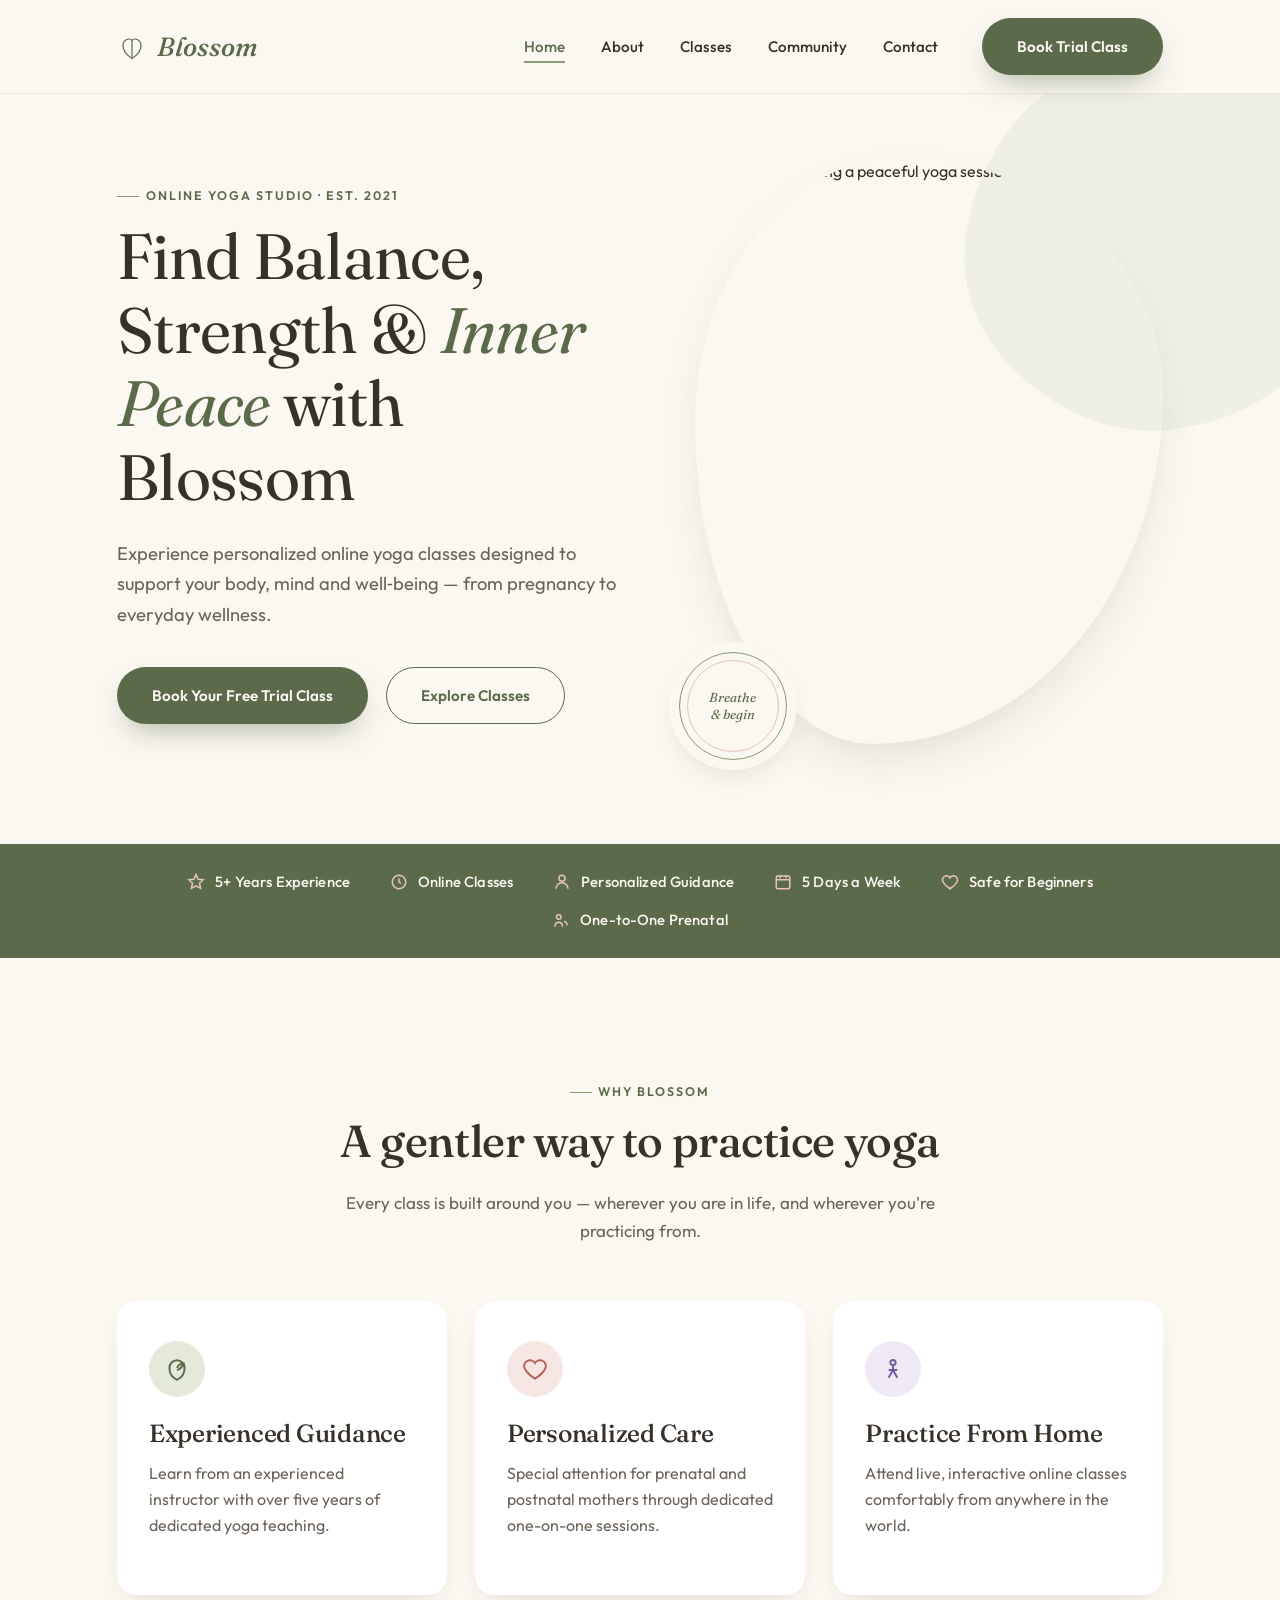
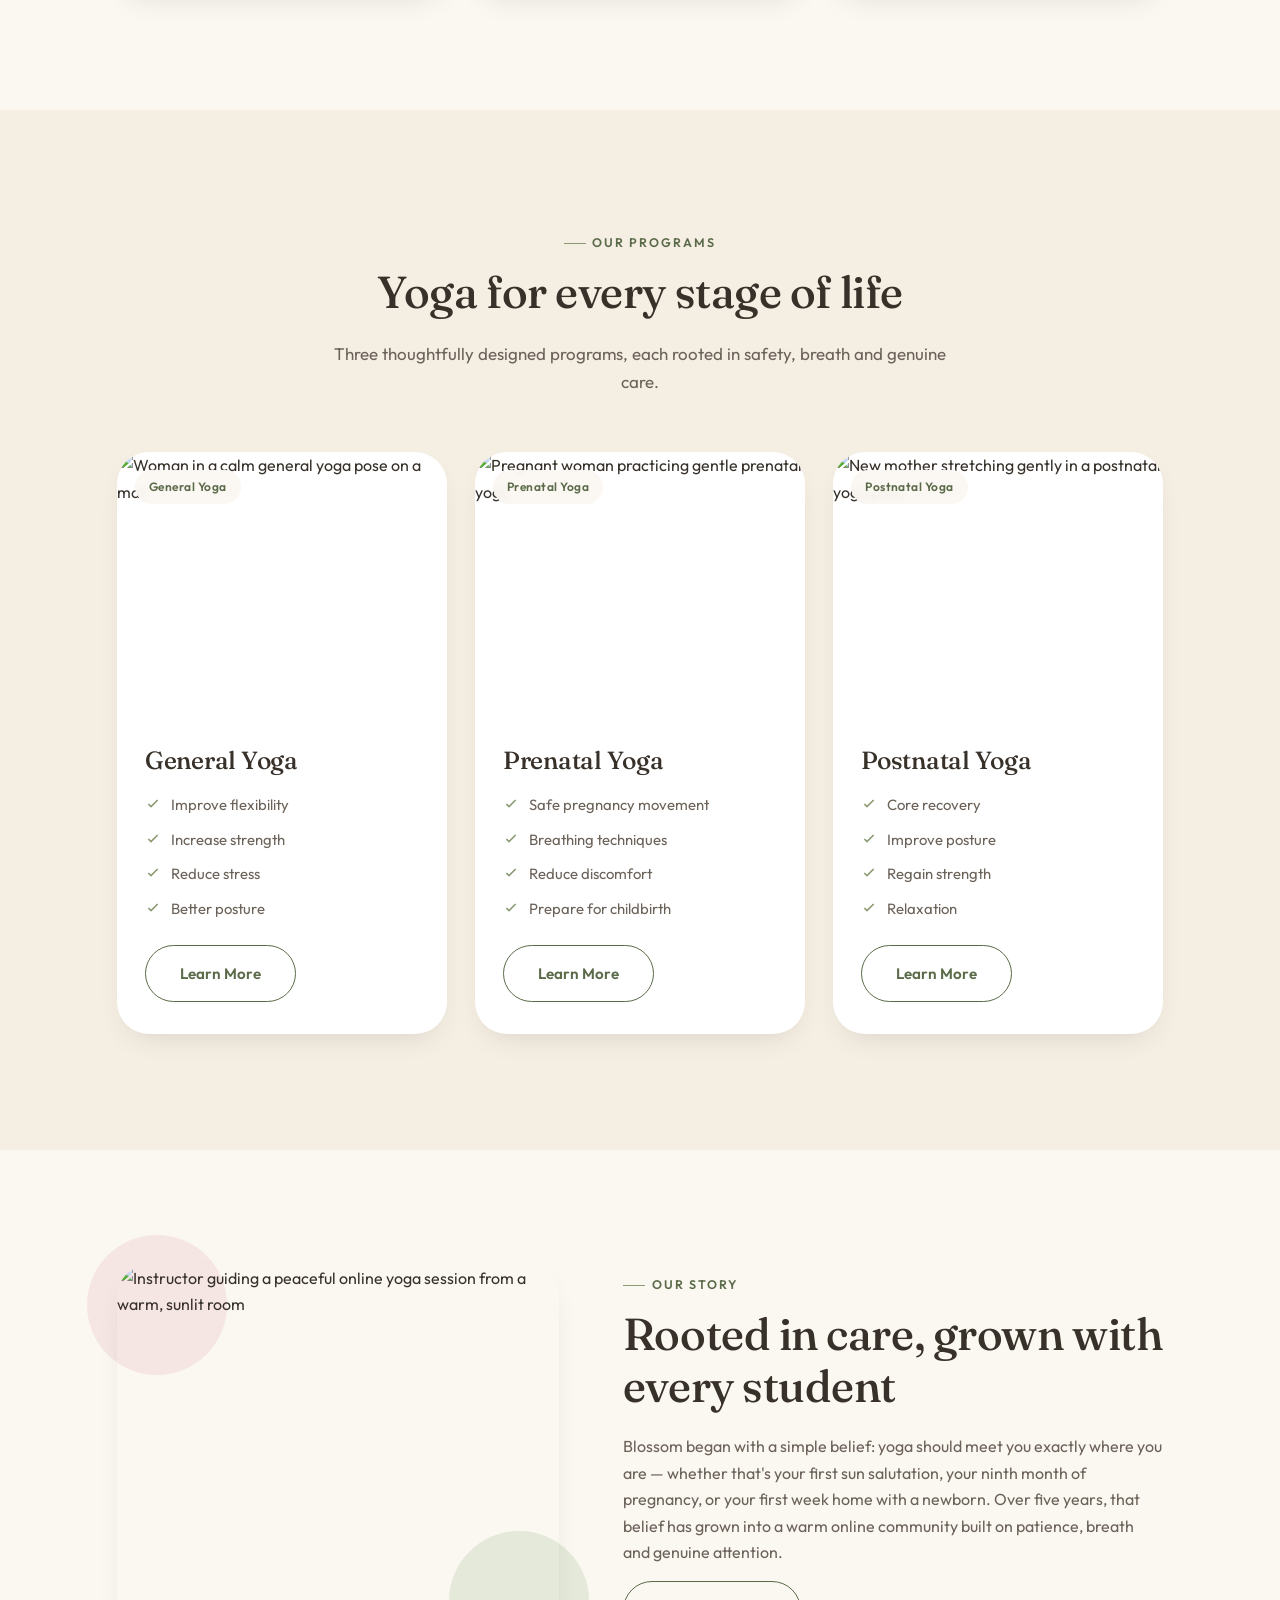
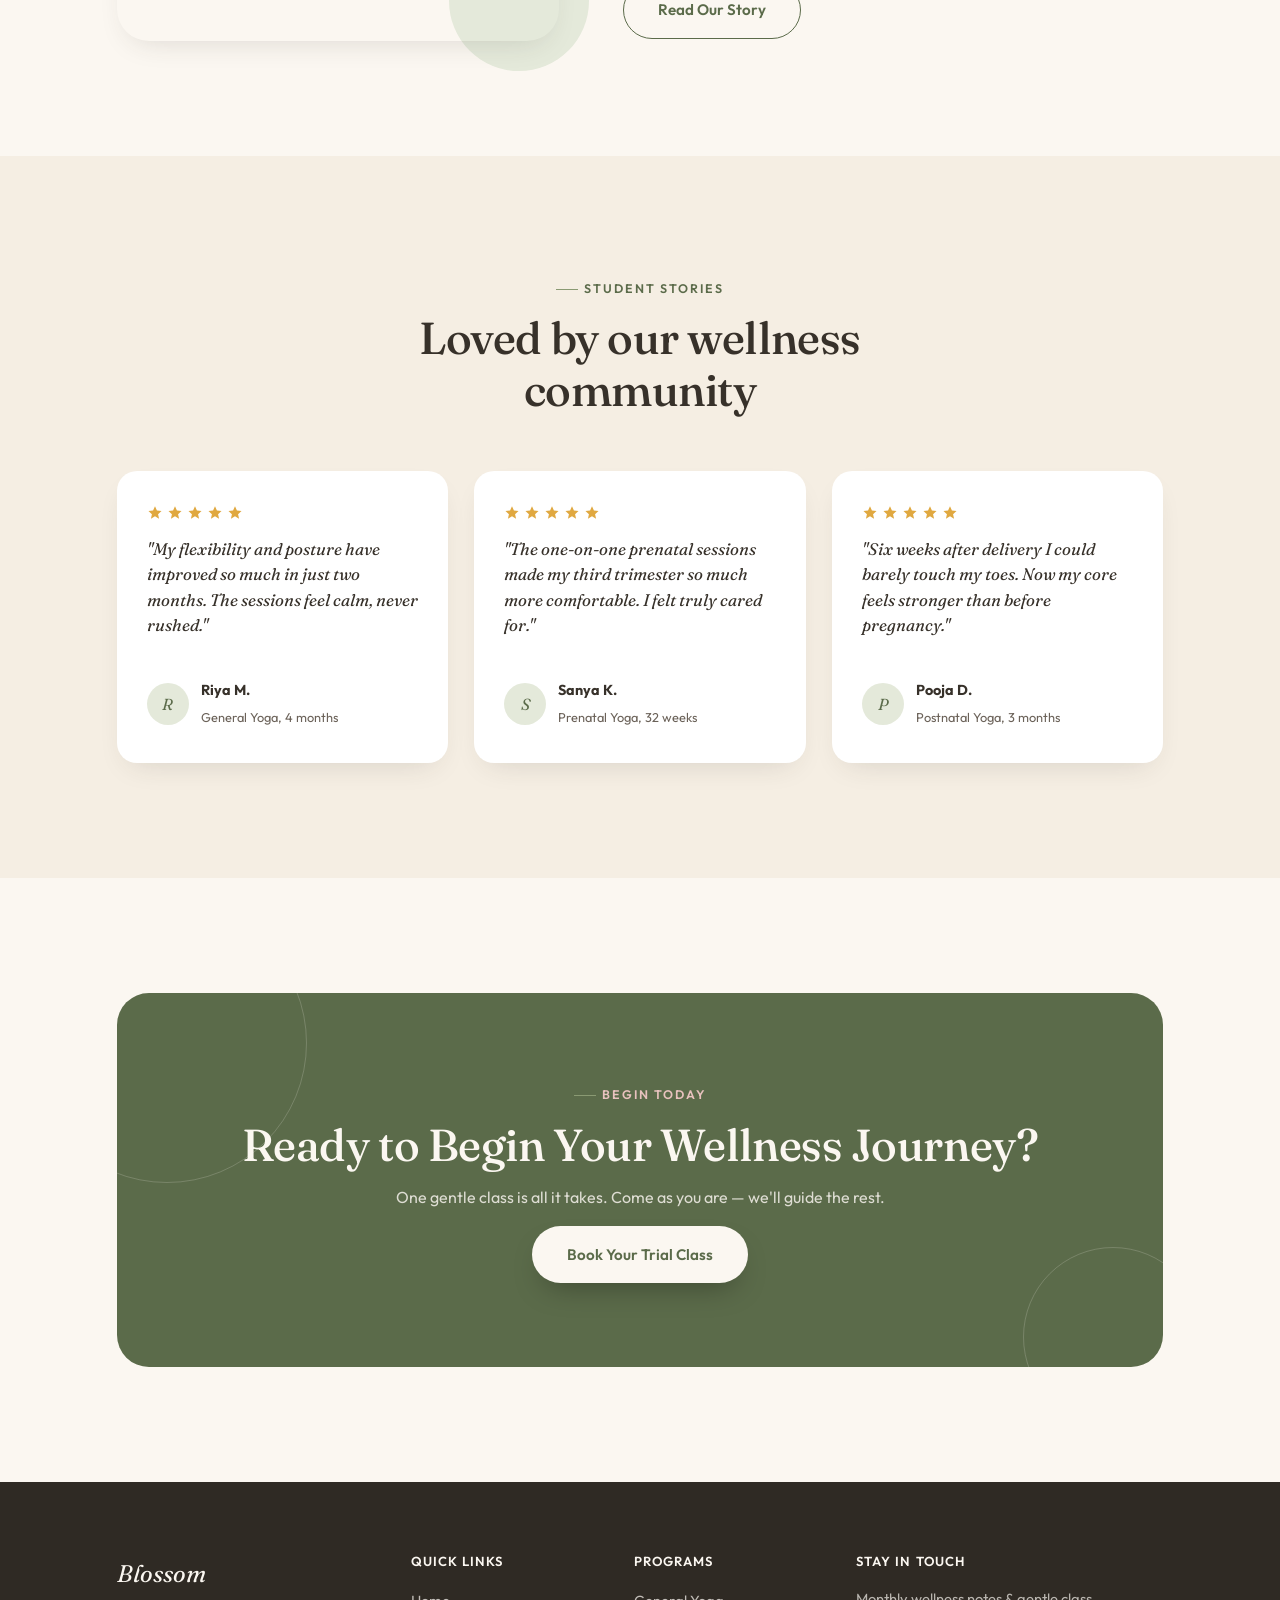
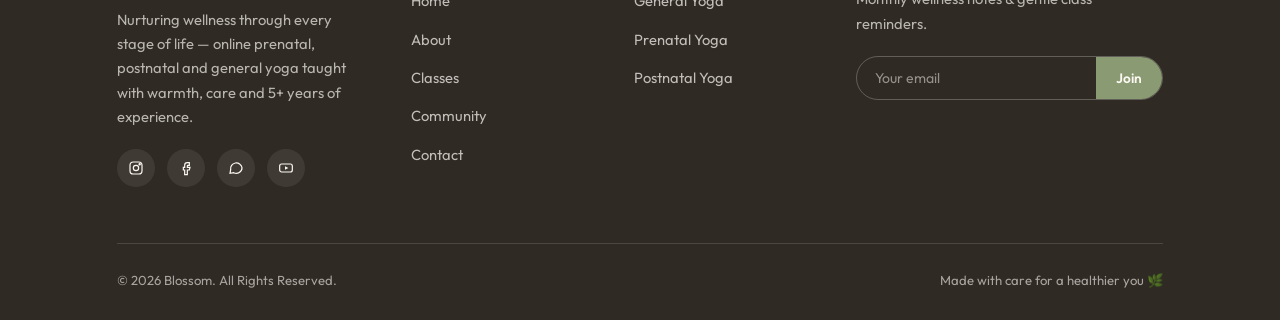
==== index.html @ 29796e84 "Initial commit: Blossom Yoga website structure" ====
<!DOCTYPE html>
<html lang="en">
<head>
<meta charset="UTF-8">
<meta name="viewport" content="width=device-width, initial-scale=1.0">
<title>Blossom — Online Prenatal, Postnatal &amp; General Yoga Classes</title>
<meta name="description" content="Blossom offers personalized online yoga classes — prenatal, postnatal and general — taught with 5+ years of experience. Book your free trial class today.">
<meta name="keywords" content="Online Yoga Classes, Prenatal Yoga, Postnatal Yoga, General Yoga, Women's Wellness, Pregnancy Yoga, Yoga for Beginners, Virtual Yoga Classes, Meditation, Mindfulness">
<link rel="preconnect" href="https://fonts.googleapis.com">
<link rel="stylesheet" href="assets/css/style.css">
</head>
<body>
<a href="#main" class="skip-link">Skip to content</a>

<!-- ================= HEADER ================= -->
<header class="site-header">
  <div class="header-inner">
    <a href="index.html" class="logo" aria-label="Blossom home">
      <span class="logo-mark">
        <svg viewBox="0 0 40 40" fill="none" xmlns="http://www.w3.org/2000/svg">
          <path d="M20 34C20 34 8 27 8 16.5C8 12 11.5 8 16 8C18 8 19.5 9 20 10.5C20.5 9 22 8 24 8C28.5 8 32 12 32 16.5C32 27 20 34 20 34Z" stroke="currentColor" stroke-width="1.6" stroke-linejoin="round"/>
          <path d="M20 10.5V34" stroke="currentColor" stroke-width="1.6"/>
        </svg>
      </span>
      Blossom
    </a>
    <nav class="main-nav" id="main-nav">
      <ul class="nav-links">
        <li><a href="index.html" class="active">Home</a></li>
        <li><a href="about.html">About</a></li>
        <li><a href="classes.html">Classes</a></li>
        <li><a href="community.html">Community</a></li>
        <li><a href="contact.html">Contact</a></li>
      </ul>
      <a href="contact.html" class="btn btn-primary">Book Trial Class</a>
    </nav>
    <button class="hamburger" aria-label="Toggle menu" aria-expanded="false" aria-controls="main-nav">
      <span></span><span></span><span></span>
    </button>
  </div>
</header>

<main id="main">
<!-- ================= HERO ================= -->
<section class="hero">
  <svg class="hero-bg-blob" style="top:-120px; right:-140px; width:520px; opacity:.5;" viewBox="0 0 500 500" xmlns="http://www.w3.org/2000/svg">
    <path fill="#E4E9DA" d="M420,300Q400,400,300,430Q200,460,120,390Q40,320,70,220Q100,120,200,80Q300,40,380,120Q460,200,420,300Z"/>
  </svg>
  <div class="container">
    <div class="hero-copy reveal">
      <span class="eyebrow">Online Yoga Studio · Est. 2021</span>
      <h1>Find Balance, Strength &amp; <em>Inner Peace</em> with Blossom</h1>
      <p class="lede">Experience personalized online yoga classes designed to support your body, mind and well&#8209;being — from pregnancy to everyday wellness.</p>
      <div class="hero-cta-row">
        <a href="contact.html" class="btn btn-primary">Book Your Free Trial Class</a>
        <a href="classes.html" class="btn btn-secondary">Explore Classes</a>
      </div>
    </div>
    <div class="hero-visual reveal">
      <div class="hero-blob-frame">
        <img src="https://images.unsplash.com/photo-1544367567-0f2fcb009e0b?auto=format&fit=crop&w=1000&q=80" alt="Woman practicing a peaceful yoga session at home in soft natural light">
      </div>
      <div class="breath-badge" aria-hidden="true">
        <span class="ring"></span>
        <span class="ring ring-2"></span>
        <span>Breathe<br>&amp; begin</span>
      </div>
    </div>
  </div>
</section>

<!-- ================= TRUST STRIP ================= -->
<section class="trust-strip">
  <ul>
    <li><svg viewBox="0 0 24 24" fill="none" stroke="currentColor" stroke-width="2"><path d="M12 2l2.9 6.3 6.9.7-5.2 4.7 1.5 6.8L12 17l-6.1 3.5 1.5-6.8L2.2 9l6.9-.7L12 2z"/></svg>5+ Years Experience</li>
    <li><svg viewBox="0 0 24 24" fill="none" stroke="currentColor" stroke-width="2"><circle cx="12" cy="12" r="9"/><path d="M12 7v5l3 2"/></svg>Online Classes</li>
    <li><svg viewBox="0 0 24 24" fill="none" stroke="currentColor" stroke-width="2"><path d="M20 21a8 8 0 10-16 0"/><circle cx="12" cy="7" r="4"/></svg>Personalized Guidance</li>
    <li><svg viewBox="0 0 24 24" fill="none" stroke="currentColor" stroke-width="2"><rect x="3" y="4" width="18" height="17" rx="2"/><path d="M3 9h18M8 3v4M16 3v4"/></svg>5 Days a Week</li>
    <li><svg viewBox="0 0 24 24" fill="none" stroke="currentColor" stroke-width="2"><path d="M12 21s-7-4.6-9.3-9A5.4 5.4 0 0112 6.5 5.4 5.4 0 0121.3 12c-2.3 4.4-9.3 9-9.3 9z"/></svg>Safe for Beginners</li>
    <li><svg viewBox="0 0 24 24" fill="none" stroke="currentColor" stroke-width="2"><circle cx="9" cy="8" r="3"/><path d="M4 21c0-3.9 2.2-6 5-6s5 2.1 5 6"/><path d="M16 14c2.2 0 4 2.1 4 5"/></svg>One-to-One Prenatal</li>
  </ul>
</section>

<!-- ================= WHY CHOOSE ================= -->
<section class="section">
  <div class="container">
    <div class="section-head center reveal">
      <span class="eyebrow">Why Blossom</span>
      <h2>A gentler way to practice yoga</h2>
      <p>Every class is built around you — wherever you are in life, and wherever you're practicing from.</p>
    </div>
    <div class="grid-3 reveal-stagger">
      <div class="feature-card">
        <div class="feature-icon">
          <svg viewBox="0 0 24 24" fill="none" stroke="currentColor" stroke-width="1.8"><path d="M12 22c-4-2-7-6-7-11a7 7 0 0114 0c0 5-3 9-7 11z"/><path d="M12 11c1.5-3 4-4 6-4-1 3-3 5-6 6"/></svg>
        </div>
        <h3>Experienced Guidance</h3>
        <p>Learn from an experienced instructor with over five years of dedicated yoga teaching.</p>
      </div>
      <div class="feature-card">
        <div class="feature-icon">
          <svg viewBox="0 0 24 24" fill="none" stroke="currentColor" stroke-width="1.8"><path d="M12 21s-7-4.6-9.3-9A5.4 5.4 0 0112 6.5 5.4 5.4 0 0121.3 12c-2.3 4.4-9.3 9-9.3 9z"/></svg>
        </div>
        <h3>Personalized Care</h3>
        <p>Special attention for prenatal and postnatal mothers through dedicated one-on-one sessions.</p>
      </div>
      <div class="feature-card">
        <div class="feature-icon">
          <svg viewBox="0 0 24 24" fill="none" stroke="currentColor" stroke-width="1.8"><circle cx="12" cy="6" r="2.4"/><path d="M12 8.4V13M12 13l-4 7M12 13l4 7M8 13H16"/></svg>
        </div>
        <h3>Practice From Home</h3>
        <p>Attend live, interactive online classes comfortably from anywhere in the world.</p>
      </div>
    </div>
  </div>
</section>

<!-- ================= PROGRAMS ================= -->
<section class="section" style="background:var(--cream-2);">
  <div class="container">
    <div class="section-head center reveal">
      <span class="eyebrow">Our Programs</span>
      <h2>Yoga for every stage of life</h2>
      <p>Three thoughtfully designed programs, each rooted in safety, breath and genuine care.</p>
    </div>
    <div class="grid-3 reveal-stagger">
      <div class="program-card">
        <div class="program-media">
          <span class="program-tag">General Yoga</span>
          <img src="https://images.unsplash.com/photo-1506126613408-eca07ce68773?auto=format&fit=crop&w=800&q=80" alt="Woman in a calm general yoga pose on a mat">
        </div>
        <div class="program-body">
          <h3>General Yoga</h3>
          <ul>
            <li><svg viewBox="0 0 24 24" fill="none" stroke="currentColor" stroke-width="2.4"><path d="M5 12l4 4 10-10"/></svg>Improve flexibility</li>
            <li><svg viewBox="0 0 24 24" fill="none" stroke="currentColor" stroke-width="2.4"><path d="M5 12l4 4 10-10"/></svg>Increase strength</li>
            <li><svg viewBox="0 0 24 24" fill="none" stroke="currentColor" stroke-width="2.4"><path d="M5 12l4 4 10-10"/></svg>Reduce stress</li>
            <li><svg viewBox="0 0 24 24" fill="none" stroke="currentColor" stroke-width="2.4"><path d="M5 12l4 4 10-10"/></svg>Better posture</li>
          </ul>
          <a href="classes.html#general" class="btn btn-secondary">Learn More</a>
        </div>
      </div>
      <div class="program-card">
        <div class="program-media">
          <span class="program-tag">Prenatal Yoga</span>
          <img src="https://images.unsplash.com/photo-1600334129128-685c5582fd35?auto=format&fit=crop&w=800&q=80" alt="Pregnant woman practicing gentle prenatal yoga">
        </div>
        <div class="program-body">
          <h3>Prenatal Yoga</h3>
          <ul>
            <li><svg viewBox="0 0 24 24" fill="none" stroke="currentColor" stroke-width="2.4"><path d="M5 12l4 4 10-10"/></svg>Safe pregnancy movement</li>
            <li><svg viewBox="0 0 24 24" fill="none" stroke="currentColor" stroke-width="2.4"><path d="M5 12l4 4 10-10"/></svg>Breathing techniques</li>
            <li><svg viewBox="0 0 24 24" fill="none" stroke="currentColor" stroke-width="2.4"><path d="M5 12l4 4 10-10"/></svg>Reduce discomfort</li>
            <li><svg viewBox="0 0 24 24" fill="none" stroke="currentColor" stroke-width="2.4"><path d="M5 12l4 4 10-10"/></svg>Prepare for childbirth</li>
          </ul>
          <a href="classes.html#prenatal" class="btn btn-secondary">Learn More</a>
        </div>
      </div>
      <div class="program-card">
        <div class="program-media">
          <span class="program-tag">Postnatal Yoga</span>
          <img src="https://images.unsplash.com/photo-1591228127791-8e2eaef098d3?auto=format&fit=crop&w=800&q=80" alt="New mother stretching gently in a postnatal yoga pose">
        </div>
        <div class="program-body">
          <h3>Postnatal Yoga</h3>
          <ul>
            <li><svg viewBox="0 0 24 24" fill="none" stroke="currentColor" stroke-width="2.4"><path d="M5 12l4 4 10-10"/></svg>Core recovery</li>
            <li><svg viewBox="0 0 24 24" fill="none" stroke="currentColor" stroke-width="2.4"><path d="M5 12l4 4 10-10"/></svg>Improve posture</li>
            <li><svg viewBox="0 0 24 24" fill="none" stroke="currentColor" stroke-width="2.4"><path d="M5 12l4 4 10-10"/></svg>Regain strength</li>
            <li><svg viewBox="0 0 24 24" fill="none" stroke="currentColor" stroke-width="2.4"><path d="M5 12l4 4 10-10"/></svg>Relaxation</li>
          </ul>
          <a href="classes.html#postnatal" class="btn btn-secondary">Learn More</a>
        </div>
      </div>
    </div>
  </div>
</section>

<!-- ================= ABOUT PREVIEW ================= -->
<section class="section">
  <div class="container">
    <div class="split">
      <div class="split-media reveal">
        <span class="accent-dot tl" aria-hidden="true"></span>
        <span class="accent-dot br" aria-hidden="true"></span>
        <div class="frame">
          <img src="https://images.unsplash.com/photo-1518611012118-696072aa579a?auto=format&fit=crop&w=900&q=80" alt="Instructor guiding a peaceful online yoga session from a warm, sunlit room">
        </div>
      </div>
      <div class="reveal">
        <span class="eyebrow">Our Story</span>
        <h2>Rooted in care, grown with every student</h2>
        <p>Blossom began with a simple belief: yoga should meet you exactly where you are — whether that's your first sun salutation, your ninth month of pregnancy, or your first week home with a newborn. Over five years, that belief has grown into a warm online community built on patience, breath and genuine attention.</p>
        <a href="about.html" class="btn btn-secondary">Read Our Story</a>
      </div>
    </div>
  </div>
</section>

<!-- ================= TESTIMONIALS ================= -->
<section class="section" style="background:var(--cream-2);">
  <div class="container">
    <div class="section-head center reveal">
      <span class="eyebrow">Student Stories</span>
      <h2>Loved by our wellness community</h2>
    </div>
    <div class="testimonial-track reveal-stagger">
      <div class="testimonial-card">
        <div class="stars">
          <svg viewBox="0 0 24 24" fill="currentColor"><path d="M12 2l2.9 6.3 6.9.7-5.2 4.7 1.5 6.8L12 17l-6.1 3.5 1.5-6.8L2.2 9l6.9-.7L12 2z"/></svg>
          <svg viewBox="0 0 24 24" fill="currentColor"><path d="M12 2l2.9 6.3 6.9.7-5.2 4.7 1.5 6.8L12 17l-6.1 3.5 1.5-6.8L2.2 9l6.9-.7L12 2z"/></svg>
          <svg viewBox="0 0 24 24" fill="currentColor"><path d="M12 2l2.9 6.3 6.9.7-5.2 4.7 1.5 6.8L12 17l-6.1 3.5 1.5-6.8L2.2 9l6.9-.7L12 2z"/></svg>
          <svg viewBox="0 0 24 24" fill="currentColor"><path d="M12 2l2.9 6.3 6.9.7-5.2 4.7 1.5 6.8L12 17l-6.1 3.5 1.5-6.8L2.2 9l6.9-.7L12 2z"/></svg>
          <svg viewBox="0 0 24 24" fill="currentColor"><path d="M12 2l2.9 6.3 6.9.7-5.2 4.7 1.5 6.8L12 17l-6.1 3.5 1.5-6.8L2.2 9l6.9-.7L12 2z"/></svg>
        </div>
        <p class="testimonial-quote">"My flexibility and posture have improved so much in just two months. The sessions feel calm, never rushed."</p>
        <div class="testimonial-person">
          <div class="testimonial-avatar">R</div>
          <div><strong>Riya M.</strong><span>General Yoga, 4 months</span></div>
        </div>
      </div>
      <div class="testimonial-card">
        <div class="stars">
          <svg viewBox="0 0 24 24" fill="currentColor"><path d="M12 2l2.9 6.3 6.9.7-5.2 4.7 1.5 6.8L12 17l-6.1 3.5 1.5-6.8L2.2 9l6.9-.7L12 2z"/></svg>
          <svg viewBox="0 0 24 24" fill="currentColor"><path d="M12 2l2.9 6.3 6.9.7-5.2 4.7 1.5 6.8L12 17l-6.1 3.5 1.5-6.8L2.2 9l6.9-.7L12 2z"/></svg>
          <svg viewBox="0 0 24 24" fill="currentColor"><path d="M12 2l2.9 6.3 6.9.7-5.2 4.7 1.5 6.8L12 17l-6.1 3.5 1.5-6.8L2.2 9l6.9-.7L12 2z"/></svg>
          <svg viewBox="0 0 24 24" fill="currentColor"><path d="M12 2l2.9 6.3 6.9.7-5.2 4.7 1.5 6.8L12 17l-6.1 3.5 1.5-6.8L2.2 9l6.9-.7L12 2z"/></svg>
          <svg viewBox="0 0 24 24" fill="currentColor"><path d="M12 2l2.9 6.3 6.9.7-5.2 4.7 1.5 6.8L12 17l-6.1 3.5 1.5-6.8L2.2 9l6.9-.7L12 2z"/></svg>
        </div>
        <p class="testimonial-quote">"The one-on-one prenatal sessions made my third trimester so much more comfortable. I felt truly cared for."</p>
        <div class="testimonial-person">
          <div class="testimonial-avatar">S</div>
          <div><strong>Sanya K.</strong><span>Prenatal Yoga, 32 weeks</span></div>
        </div>
      </div>
      <div class="testimonial-card">
        <div class="stars">
          <svg viewBox="0 0 24 24" fill="currentColor"><path d="M12 2l2.9 6.3 6.9.7-5.2 4.7 1.5 6.8L12 17l-6.1 3.5 1.5-6.8L2.2 9l6.9-.7L12 2z"/></svg>
          <svg viewBox="0 0 24 24" fill="currentColor"><path d="M12 2l2.9 6.3 6.9.7-5.2 4.7 1.5 6.8L12 17l-6.1 3.5 1.5-6.8L2.2 9l6.9-.7L12 2z"/></svg>
          <svg viewBox="0 0 24 24" fill="currentColor"><path d="M12 2l2.9 6.3 6.9.7-5.2 4.7 1.5 6.8L12 17l-6.1 3.5 1.5-6.8L2.2 9l6.9-.7L12 2z"/></svg>
          <svg viewBox="0 0 24 24" fill="currentColor"><path d="M12 2l2.9 6.3 6.9.7-5.2 4.7 1.5 6.8L12 17l-6.1 3.5 1.5-6.8L2.2 9l6.9-.7L12 2z"/></svg>
          <svg viewBox="0 0 24 24" fill="currentColor"><path d="M12 2l2.9 6.3 6.9.7-5.2 4.7 1.5 6.8L12 17l-6.1 3.5 1.5-6.8L2.2 9l6.9-.7L12 2z"/></svg>
        </div>
        <p class="testimonial-quote">"Six weeks after delivery I could barely touch my toes. Now my core feels stronger than before pregnancy."</p>
        <div class="testimonial-person">
          <div class="testimonial-avatar">P</div>
          <div><strong>Pooja D.</strong><span>Postnatal Yoga, 3 months</span></div>
        </div>
      </div>
    </div>
  </div>
</section>

<!-- ================= FINAL CTA ================= -->
<section class="section">
  <div class="container">
    <div class="cta-banner reveal">
      <svg class="cta-ring" style="width:280px;height:280px;top:-90px;left:-90px;" aria-hidden="true"></svg>
      <svg class="cta-ring" style="width:180px;height:180px;bottom:-60px;right:-40px;" aria-hidden="true"></svg>
      <span class="eyebrow" style="color:var(--blush);">Begin Today</span>
      <h2>Ready to Begin Your Wellness Journey?</h2>
      <p>One gentle class is all it takes. Come as you are — we'll guide the rest.</p>
      <a href="contact.html" class="btn btn-primary">Book Your Trial Class</a>
    </div>
  </div>
</section>
</main>

<!-- ================= FOOTER ================= -->
<footer class="site-footer">
  <div class="container">
    <div class="footer-grid">
      <div class="footer-col">
        <div class="footer-logo">Blossom</div>
        <p class="footer-desc">Nurturing wellness through every stage of life — online prenatal, postnatal and general yoga taught with warmth, care and 5+ years of experience.</p>
        <div class="footer-social">
          <a href="#" aria-label="Blossom on Instagram"><svg viewBox="0 0 24 24" fill="none" stroke="currentColor" stroke-width="1.8"><rect x="3" y="3" width="18" height="18" rx="5"/><circle cx="12" cy="12" r="4"/><circle cx="17.5" cy="6.5" r="1"/></svg></a>
          <a href="#" aria-label="Blossom on Facebook"><svg viewBox="0 0 24 24" fill="none" stroke="currentColor" stroke-width="1.8"><path d="M15 8h2V4h-3a4 4 0 00-4 4v3H8v4h2v7h4v-7h3l1-4h-4V9a1 1 0 011-1z"/></svg></a>
          <a href="#" aria-label="Blossom on WhatsApp"><svg viewBox="0 0 24 24" fill="none" stroke="currentColor" stroke-width="1.8"><path d="M21 11.5a8.5 8.5 0 01-12.4 7.6L3 20l1-5.4A8.5 8.5 0 1121 11.5z"/></svg></a>
          <a href="#" aria-label="Blossom on YouTube"><svg viewBox="0 0 24 24" fill="none" stroke="currentColor" stroke-width="1.8"><rect x="2.5" y="6" width="19" height="12" rx="3"/><path d="M10.5 9.5l5 2.5-5 2.5z" fill="currentColor" stroke="none"/></svg></a>
        </div>
      </div>
      <div class="footer-col">
        <h4>Quick Links</h4>
        <ul>
          <li><a href="index.html">Home</a></li>
          <li><a href="about.html">About</a></li>
          <li><a href="classes.html">Classes</a></li>
          <li><a href="community.html">Community</a></li>
          <li><a href="contact.html">Contact</a></li>
        </ul>
      </div>
      <div class="footer-col">
        <h4>Programs</h4>
        <ul>
          <li><a href="classes.html#general">General Yoga</a></li>
          <li><a href="classes.html#prenatal">Prenatal Yoga</a></li>
          <li><a href="classes.html#postnatal">Postnatal Yoga</a></li>
        </ul>
      </div>
      <div class="footer-col">
        <h4>Stay In Touch</h4>
        <p class="footer-desc">Monthly wellness notes &amp; gentle class reminders.</p>
        <form class="newsletter-form">
          <input type="email" placeholder="Your email" required aria-label="Email for newsletter">
          <button type="submit">Join</button>
        </form>
      </div>
    </div>
    <div class="footer-bottom">
      <span>&copy; <span class="current-year">2026</span> Blossom. All Rights Reserved.</span>
      <span>Made with care for a healthier you 🌿</span>
    </div>
  </div>
</footer>

<script src="assets/js/script.js"></script>
</body>
</html>
---- assets/css/style.css ----
/* ==========================================================================
   BLOSSOM — Design tokens
   Palette: cream #FBF7F1 · sage #7C8B68 · deep sage #5B6B4A · blush #E8C2BE
            beige #E9DCC7 · lavender #C7BEDD · ink #37312A
   Type: display "Fraunces" (organic serif) / body "Outfit" (warm geometric sans)
   Signature: the Breath Circle — a slow inhale/exhale ring motif used as a
   loader, a hero focal point and a section-divider heartbeat throughout.
   ========================================================================== */

@import url('https://fonts.googleapis.com/css2?family=Fraunces:ital,opsz,wght@0,9..144,300;0,9..144,400;0,9..144,500;0,9..144,600;1,9..144,400;1,9..144,500&family=Outfit:wght@300;400;500;600;700&display=swap');

:root{
  --cream:      #FBF7F1;
  --cream-2:    #F5EEE3;
  --sage:       #8A9A73;
  --sage-dark:  #5B6B4A;
  --sage-pale:  #E4E9DA;
  --blush:      #E8C2BE;
  --blush-pale: #F6E6E3;
  --beige:      #E9DCC7;
  --lavender:   #C7BEDD;
  --lavender-pale: #EEE9F5;
  --ink:        #37312A;
  --ink-soft:   #6B6259;
  --white:      #FFFFFF;

  --font-display: 'Fraunces', serif;
  --font-body: 'Outfit', sans-serif;

  --radius-lg: 32px;
  --radius-md: 20px;
  --radius-sm: 12px;

  --shadow-soft: 0 20px 50px -20px rgba(91, 107, 74, 0.25);
  --shadow-card: 0 12px 30px -14px rgba(55, 49, 42, 0.18);

  --ease: cubic-bezier(.4,0,.2,1);
}

*, *::before, *::after{ box-sizing: border-box; }
html{ scroll-behavior: smooth; }
@media (prefers-reduced-motion: reduce){
  html{ scroll-behavior: auto; }
  *, *::before, *::after{ animation-duration: 0.001ms !important; animation-iteration-count: 1 !important; transition-duration: 0.001ms !important; scroll-behavior: auto !important; }
}

body{
  margin: 0;
  font-family: var(--font-body);
  color: var(--ink);
  background: var(--cream);
  line-height: 1.65;
  -webkit-font-smoothing: antialiased;
  overflow-x: hidden;
}

img{ max-width: 100%; display: block; }
a{ color: inherit; text-decoration: none; }
ul{ margin: 0; padding: 0; list-style: none; }
button{ font-family: inherit; cursor: pointer; }
input, textarea, select{ font-family: inherit; font-size: inherit; }

h1, h2, h3, h4{
  font-family: var(--font-display);
  font-weight: 500;
  line-height: 1.15;
  margin: 0 0 .5em;
  color: var(--ink);
  letter-spacing: -0.01em;
}
h1{ font-size: clamp(2.4rem, 5vw, 4.2rem); font-weight: 400; }
h2{ font-size: clamp(1.9rem, 3.6vw, 2.8rem); }
h3{ font-size: clamp(1.25rem, 2vw, 1.55rem); }
p{ margin: 0 0 1em; color: var(--ink-soft); }

.eyebrow{
  display: inline-flex;
  align-items: center;
  gap: .55em;
  font-family: var(--font-body);
  font-size: .78rem;
  font-weight: 600;
  letter-spacing: .16em;
  text-transform: uppercase;
  color: var(--sage-dark);
  margin-bottom: 1em;
}
.eyebrow::before{
  content: '';
  width: 22px; height: 1px;
  background: var(--sage);
  display: inline-block;
}

.container{ max-width: 1200px; margin: 0 auto; padding: 0 6vw; }
.section{ padding: clamp(64px, 9vw, 120px) 0; position: relative; }
.section-tight{ padding: clamp(40px, 6vw, 72px) 0; }

/* ---------- focus & a11y ---------- */
a:focus-visible, button:focus-visible, input:focus-visible, textarea:focus-visible, select:focus-visible{
  outline: 2px solid var(--sage-dark);
  outline-offset: 3px;
  border-radius: 6px;
}
.skip-link{
  position: absolute; left: -999px; top: 0; background: var(--sage-dark); color: #fff;
  padding: 12px 18px; border-radius: 0 0 10px 0; z-index: 999;
}
.skip-link:focus{ left: 0; }

/* ---------- buttons ---------- */
.btn{
  display: inline-flex; align-items: center; justify-content: center; gap: .6em;
  padding: 15px 34px;
  border-radius: 999px;
  font-size: .95rem;
  font-weight: 600;
  border: 1px solid transparent;
  transition: transform .35s var(--ease), box-shadow .35s var(--ease), background .35s var(--ease), color .35s var(--ease);
  white-space: nowrap;
}
.btn-primary{
  background: var(--sage-dark);
  color: var(--cream);
  box-shadow: 0 14px 30px -12px rgba(91,107,74,.55);
}
.btn-primary:hover{ transform: translateY(-3px); box-shadow: 0 20px 36px -14px rgba(91,107,74,.65); background:#4c5a3d; }
.btn-secondary{
  background: transparent;
  color: var(--sage-dark);
  border-color: var(--sage-dark);
}
.btn-secondary:hover{ background: var(--sage-dark); color: var(--cream); transform: translateY(-3px); }
.btn-light{
  background: var(--cream);
  color: var(--sage-dark);
}
.btn-light:hover{ transform: translateY(-3px); box-shadow: var(--shadow-card); }
.btn-block{ width: 100%; }

/* ==========================================================================
   HEADER
   ========================================================================== */
.site-header{
  position: sticky; top: 0; z-index: 500;
  background: rgba(251, 247, 241, 0.86);
  backdrop-filter: blur(14px) saturate(140%);
  -webkit-backdrop-filter: blur(14px) saturate(140%);
  border-bottom: 1px solid rgba(91,107,74,.1);
  transition: box-shadow .3s var(--ease);
}
.site-header.is-scrolled{ box-shadow: 0 10px 30px -18px rgba(55,49,42,.35); }
.header-inner{
  display: flex; align-items: center; justify-content: space-between;
  padding: 18px 6vw;
  max-width: 1200px; margin: 0 auto;
}
.logo{
  font-family: var(--font-display);
  font-size: 1.65rem;
  font-style: italic;
  font-weight: 500;
  color: var(--sage-dark);
  display: flex; align-items: center; gap: 10px;
}
.logo .logo-mark{ width: 30px; height: 30px; flex-shrink: 0; }
.logo .logo-mark svg{ width: 100%; height: 100%; }

.main-nav{ display: flex; align-items: center; gap: 44px; }
.nav-links{ display: flex; gap: 36px; }
.nav-links a{
  font-size: .95rem; font-weight: 500; color: var(--ink);
  position: relative; padding: 4px 0;
}
.nav-links a::after{
  content: ''; position: absolute; left: 0; bottom: -3px; width: 0; height: 2px;
  background: var(--sage); transition: width .3s var(--ease);
}
.nav-links a:hover::after, .nav-links a.active::after{ width: 100%; }
.nav-links a.active{ color: var(--sage-dark); }

.hamburger{
  display: none; flex-direction: column; gap: 5px; background: none; border: none; padding: 8px; z-index: 600;
}
.hamburger span{ width: 24px; height: 2px; background: var(--ink); border-radius: 2px; transition: transform .3s var(--ease), opacity .3s var(--ease); }
.hamburger.open span:nth-child(1){ transform: translateY(7px) rotate(45deg); }
.hamburger.open span:nth-child(2){ opacity: 0; }
.hamburger.open span:nth-child(3){ transform: translateY(-7px) rotate(-45deg); }

@media (max-width: 900px){
  .hamburger{ display: flex; }
  .main-nav{
    position: fixed; inset: 0 0 0 30%; top: 0; height: 100vh;
    background: var(--cream); flex-direction: column; justify-content: center; align-items: flex-start;
    padding: 40px 10vw; gap: 40px;
    transform: translateX(100%); transition: transform .45s var(--ease);
    box-shadow: -20px 0 50px -20px rgba(0,0,0,.15);
  }
  .main-nav.open{ transform: translateX(0); }
  .nav-links{ flex-direction: column; gap: 26px; }
  .nav-links a{ font-size: 1.4rem; font-family: var(--font-display); }
  .main-nav .btn{ width: 100%; text-align: center; }
}

/* ==========================================================================
   HERO
   ========================================================================== */
.hero{
  position: relative;
  padding: 64px 0 clamp(60px, 8vw, 100px);
  overflow: hidden;
}
.hero-bg-blob{
  position: absolute; z-index: 0; pointer-events: none;
}
.hero .container{
  display: grid; grid-template-columns: 1.05fr .95fr; gap: 60px; align-items: center; position: relative; z-index: 2;
}
.hero-copy h1{ margin-bottom: .4em; }
.hero-copy h1 em{ font-style: italic; color: var(--sage-dark); }
.hero-copy p.lede{ font-size: 1.15rem; max-width: 46ch; margin-bottom: 2em; }
.hero-cta-row{ display: flex; gap: 18px; flex-wrap: wrap; }

.hero-visual{ position: relative; }
.hero-blob-frame{
  position: relative;
  border-radius: 44% 56% 62% 38% / 45% 40% 60% 55%;
  overflow: hidden;
  box-shadow: var(--shadow-soft);
  aspect-ratio: 4/5;
  animation: blob-morph 14s ease-in-out infinite;
}
.hero-blob-frame img{ width: 100%; height: 100%; object-fit: cover; }
@keyframes blob-morph{
  0%, 100%{ border-radius: 44% 56% 62% 38% / 45% 40% 60% 55%; }
  50%{ border-radius: 58% 42% 40% 60% / 55% 60% 40% 45%; }
}
.breath-badge{
  position: absolute; bottom: -26px; left: -26px;
  width: 128px; height: 128px;
  background: var(--cream);
  border-radius: 50%;
  box-shadow: var(--shadow-card);
  display: flex; align-items: center; justify-content: center;
}
.breath-badge .ring{
  position: absolute; inset: 10px; border-radius: 50%; border: 1.5px solid var(--sage);
  animation: breathe 5.2s ease-in-out infinite;
}
.breath-badge .ring.ring-2{ inset: 18px; border-color: var(--blush); animation-delay: .4s; }
.breath-badge span{ font-family: var(--font-display); font-style: italic; font-size: .82rem; text-align: center; color: var(--sage-dark); line-height: 1.25; z-index: 2; }
@keyframes breathe{
  0%, 100%{ transform: scale(.82); opacity: .55; }
  50%{ transform: scale(1.06); opacity: 1; }
}

/* ==========================================================================
   TRUST STRIP
   ========================================================================== */
.trust-strip{
  background: var(--sage-dark);
  color: var(--cream);
  padding: 26px 0;
}
.trust-strip ul{
  display: flex; flex-wrap: wrap; gap: 14px 40px; justify-content: center;
  max-width: 1200px; margin: 0 auto; padding: 0 6vw;
}
.trust-strip li{
  display: flex; align-items: center; gap: 10px;
  font-size: .92rem; font-weight: 500; letter-spacing: .01em;
}
.trust-strip svg{ width: 18px; height: 18px; flex-shrink: 0; color: var(--blush); }

/* ==========================================================================
   SECTION HEADERS
   ========================================================================== */
.section-head{ max-width: 640px; margin-bottom: 56px; }
.section-head.center{ margin-left: auto; margin-right: auto; text-align: center; }
.section-head p{ font-size: 1.06rem; }

/* ==========================================================================
   CARDS — Why Choose
   ========================================================================== */
.grid-3{ display: grid; grid-template-columns: repeat(3, 1fr); gap: 28px; }
.grid-2{ display: grid; grid-template-columns: repeat(2, 1fr); gap: 28px; }

.feature-card{
  background: var(--white);
  border-radius: var(--radius-md);
  padding: 40px 32px;
  box-shadow: var(--shadow-card);
  transition: transform .4s var(--ease), box-shadow .4s var(--ease);
}
.feature-card:hover{ transform: translateY(-8px); box-shadow: var(--shadow-soft); }
.feature-icon{
  width: 56px; height: 56px; border-radius: 50%;
  display: flex; align-items: center; justify-content: center;
  margin-bottom: 22px;
  background: var(--sage-pale);
}
.feature-icon svg{ width: 26px; height: 26px; color: var(--sage-dark); }
.feature-card:nth-child(2) .feature-icon{ background: var(--blush-pale); }
.feature-card:nth-child(2) .feature-icon svg{ color: #B5615A; }
.feature-card:nth-child(3) .feature-icon{ background: var(--lavender-pale); }
.feature-card:nth-child(3) .feature-icon svg{ color: #6E5FA0; }

/* ==========================================================================
   PROGRAM CARDS
   ========================================================================== */
.program-card{
  background: var(--white);
  border-radius: var(--radius-lg);
  overflow: hidden;
  box-shadow: var(--shadow-card);
  display: flex; flex-direction: column;
  transition: transform .4s var(--ease), box-shadow .4s var(--ease);
  height: 100%;
}
.program-card:hover{ transform: translateY(-8px); box-shadow: var(--shadow-soft); }
.program-media{ position: relative; aspect-ratio: 5/4; overflow: hidden; }
.program-media img{ width: 100%; height: 100%; object-fit: cover; transition: transform .6s var(--ease); }
.program-card:hover .program-media img{ transform: scale(1.07); }
.program-tag{
  position: absolute; top: 18px; left: 18px;
  background: rgba(251,247,241,.92); backdrop-filter: blur(6px);
  color: var(--sage-dark); font-size: .75rem; font-weight: 600; letter-spacing: .04em;
  padding: 7px 14px; border-radius: 999px;
}
.program-body{ padding: 30px 28px 32px; display: flex; flex-direction: column; flex: 1; }
.program-body ul{ margin: 6px 0 24px; display: grid; gap: 10px; }
.program-body li{ display: flex; align-items: flex-start; gap: 10px; font-size: .93rem; color: var(--ink-soft); }
.program-body li svg{ width: 16px; height: 16px; margin-top: 3px; flex-shrink: 0; color: var(--sage); }
.program-body .btn{ margin-top: auto; align-self: flex-start; }

/* ==========================================================================
   ABOUT PREVIEW / SPLIT SECTIONS
   ========================================================================== */
.split{
  display: grid; grid-template-columns: .9fr 1.1fr; gap: 64px; align-items: center;
}
.split.reverse{ grid-template-columns: 1.1fr .9fr; }
.split.reverse .split-media{ order: 2; }
.split-media{ position: relative; }
.split-media .frame{
  border-radius: var(--radius-lg);
  overflow: hidden;
  box-shadow: var(--shadow-card);
}
.split-media .frame img{ width: 100%; aspect-ratio: 4/3.4; object-fit: cover; }
.split-media .accent-dot{
  position: absolute; width: 140px; height: 140px; border-radius: 50%;
  background: var(--beige); z-index: -1;
}
.split-media .accent-dot.tl{ top: -30px; left: -30px; background: var(--blush-pale); }
.split-media .accent-dot.br{ bottom: -30px; right: -30px; background: var(--sage-pale); }

/* ==========================================================================
   TESTIMONIALS
   ========================================================================== */
.testimonial-track{ display: grid; grid-template-columns: repeat(3, 1fr); gap: 26px; }
.testimonial-card{
  background: var(--white);
  border-radius: var(--radius-md);
  padding: 34px 30px;
  box-shadow: var(--shadow-card);
  display: flex; flex-direction: column; gap: 16px;
}
.stars{ display: flex; gap: 4px; }
.stars svg{ width: 16px; height: 16px; color: #E0A840; }
.testimonial-quote{ font-family: var(--font-display); font-style: italic; font-size: 1.05rem; color: var(--ink); line-height: 1.5; }
.testimonial-person{ display: flex; align-items: center; gap: 12px; margin-top: auto; padding-top: 8px; }
.testimonial-avatar{
  width: 42px; height: 42px; border-radius: 50%;
  display: flex; align-items: center; justify-content: center;
  font-family: var(--font-display); font-style: italic; color: var(--sage-dark);
  background: var(--sage-pale); flex-shrink: 0;
}
.testimonial-person strong{ display: block; font-size: .9rem; }
.testimonial-person span{ font-size: .8rem; color: var(--ink-soft); }

/* ==========================================================================
   FINAL CTA / BANNER
   ========================================================================== */
.cta-banner{
  position: relative;
  background: var(--sage-dark);
  color: var(--cream);
  border-radius: var(--radius-lg);
  padding: clamp(48px, 7vw, 84px) clamp(24px, 6vw, 64px);
  text-align: center;
  overflow: hidden;
}
.cta-banner h2{ color: var(--cream); margin-bottom: .3em; }
.cta-banner p{ color: rgba(251,247,241,.82); max-width: 52ch; margin-left: auto; margin-right: auto; }
.cta-banner .btn-primary{ background: var(--cream); color: var(--sage-dark); box-shadow: 0 14px 30px -12px rgba(0,0,0,.35); }
.cta-banner .btn-primary:hover{ background: var(--white); }
.cta-ring{ position: absolute; border: 1px solid rgba(251,247,241,.18); border-radius: 50%; }

/* ==========================================================================
   WAVE DIVIDER
   ========================================================================== */
.wave-divider{ line-height: 0; }
.wave-divider svg{ width: 100%; height: auto; display: block; }

/* ==========================================================================
   REVEAL ANIMATIONS
   ========================================================================== */
.reveal{ opacity: 0; transform: translateY(28px); transition: opacity .8s var(--ease), transform .8s var(--ease); }
.reveal.is-visible{ opacity: 1; transform: translateY(0); }
.reveal-stagger > *{ opacity: 0; transform: translateY(24px); transition: opacity .7s var(--ease), transform .7s var(--ease); }
.reveal-stagger.is-visible > *{ opacity: 1; transform: translateY(0); }
.reveal-stagger.is-visible > *:nth-child(1){ transition-delay: .05s; }
.reveal-stagger.is-visible > *:nth-child(2){ transition-delay: .16s; }
.reveal-stagger.is-visible > *:nth-child(3){ transition-delay: .27s; }
.reveal-stagger.is-visible > *:nth-child(4){ transition-delay: .38s; }
.reveal-stagger.is-visible > *:nth-child(5){ transition-delay: .49s; }

/* ==========================================================================
   PAGE HERO (inner pages)
   ========================================================================== */
.page-hero{
  padding: 56px 0 40px;
  text-align: center;
  position: relative;
}
.page-hero .eyebrow{ justify-content: center; }
.page-hero .eyebrow::before{ display: none; }
.page-hero h1{ max-width: 18ch; margin-left: auto; margin-right: auto; }
.page-hero p{ max-width: 56ch; margin: 0 auto; font-size: 1.06rem; }
.breadcrumb{ font-size: .85rem; color: var(--ink-soft); margin-bottom: 18px; }
.breadcrumb a{ color: var(--sage-dark); font-weight: 600; }

/* ==========================================================================
   ABOUT PAGE
   ========================================================================== */
.stat-row{ display: grid; grid-template-columns: repeat(4, 1fr); gap: 24px; margin-top: 8px; }
.stat-item{ text-align: center; padding: 26px 14px; background: var(--white); border-radius: var(--radius-md); box-shadow: var(--shadow-card); }
.stat-item .num{ font-family: var(--font-display); font-style: italic; font-size: 2.1rem; color: var(--sage-dark); display: block; }
.stat-item .label{ font-size: .82rem; color: var(--ink-soft); }

.value-list{ display: grid; gap: 18px; margin-top: 28px; }
.value-item{ display: flex; gap: 16px; align-items: flex-start; }
.value-item .check{
  width: 30px; height: 30px; border-radius: 50%; background: var(--sage-pale);
  display: flex; align-items: center; justify-content: center; flex-shrink: 0; margin-top: 2px;
}
.value-item .check svg{ width: 15px; height: 15px; color: var(--sage-dark); }
.value-item strong{ display: block; margin-bottom: 2px; font-family: var(--font-display); font-weight: 500; font-size: 1.05rem; }

.mv-grid{ display: grid; grid-template-columns: 1fr 1fr; gap: 28px; }
.mv-card{
  padding: 40px 34px; border-radius: var(--radius-lg);
}
.mv-card.mission{ background: var(--sage-pale); }
.mv-card.vision{ background: var(--blush-pale); }
.mv-card .mv-icon{ width: 46px; height: 46px; margin-bottom: 18px; color: var(--sage-dark); }
.mv-card.vision .mv-icon{ color: #B5615A; }

/* ==========================================================================
   CLASSES PAGE — service detail cards
   ========================================================================== */
.service-block{
  display: grid; grid-template-columns: .9fr 1.1fr; gap: 56px; align-items: center;
  padding: 56px 0;
}
.service-block.reverse{ grid-template-columns: 1.1fr .9fr; }
.service-block.reverse .service-media{ order: 2; }
.service-media .frame{ border-radius: var(--radius-lg); overflow: hidden; box-shadow: var(--shadow-card); aspect-ratio: 5/4; }
.service-media .frame img{ width: 100%; height: 100%; object-fit: cover; }
.service-copy .pill{
  display: inline-block; padding: 6px 16px; border-radius: 999px; font-size: .78rem; font-weight: 600;
  letter-spacing: .05em; margin-bottom: 16px; background: var(--beige); color: var(--sage-dark);
}
.service-benefits{ display: grid; grid-template-columns: 1fr 1fr; gap: 12px 20px; margin: 22px 0 26px; }
.service-benefits li{ display: flex; align-items: center; gap: 10px; font-size: .93rem; }
.service-benefits li svg{ width: 17px; height: 17px; color: var(--sage-dark); flex-shrink: 0; }
.divider-line{ border: none; border-top: 1px solid rgba(91,107,74,.15); margin: 0; }

/* ---------- How it works ---------- */
.steps-row{ display: grid; grid-template-columns: repeat(4, 1fr); gap: 0; position: relative; }
.step-item{ text-align: center; padding: 0 18px; position: relative; }
.step-num{
  width: 64px; height: 64px; border-radius: 50%; background: var(--white); box-shadow: var(--shadow-card);
  display: flex; align-items: center; justify-content: center; margin: 0 auto 20px;
  font-family: var(--font-display); font-style: italic; font-size: 1.4rem; color: var(--sage-dark);
  position: relative; z-index: 2;
}
.steps-row::before{
  content: ''; position: absolute; top: 32px; left: 12.5%; right: 12.5%; height: 1px;
  background: repeating-linear-gradient(to right, var(--sage) 0 8px, transparent 8px 16px);
  z-index: 1;
}
.step-item h3{ font-size: 1.1rem; }
.step-item p{ font-size: .9rem; }

/* ---------- FAQ ---------- */
.faq-list{ max-width: 780px; margin: 0 auto; display: grid; gap: 14px; }
.faq-item{ background: var(--white); border-radius: var(--radius-md); box-shadow: var(--shadow-card); overflow: hidden; }
.faq-question{
  width: 100%; display: flex; align-items: center; justify-content: space-between; gap: 20px;
  padding: 22px 26px; background: none; border: none; text-align: left;
  font-family: var(--font-body); font-weight: 600; font-size: 1rem; color: var(--ink);
}
.faq-question .plus{
  width: 26px; height: 26px; border-radius: 50%; background: var(--sage-pale); flex-shrink: 0;
  display: flex; align-items: center; justify-content: center; position: relative;
  transition: transform .35s var(--ease), background .35s var(--ease);
}
.faq-question .plus::before, .faq-question .plus::after{
  content: ''; position: absolute; background: var(--sage-dark); border-radius: 2px;
}
.faq-question .plus::before{ width: 11px; height: 2px; }
.faq-question .plus::after{ width: 2px; height: 11px; transition: opacity .3s var(--ease); }
.faq-item.open .faq-question .plus{ transform: rotate(180deg); background: var(--sage-dark); }
.faq-item.open .faq-question .plus::before, .faq-item.open .faq-question .plus::after{ background: var(--cream); }
.faq-item.open .faq-question .plus::after{ opacity: 0; }
.faq-answer{ max-height: 0; overflow: hidden; transition: max-height .4s var(--ease); }
.faq-answer-inner{ padding: 0 26px 24px; font-size: .94rem; color: var(--ink-soft); }

/* ==========================================================================
   GALLERY / COMMUNITY PAGE
   ========================================================================== */
.filter-row{ display: flex; flex-wrap: wrap; gap: 12px; justify-content: center; margin-bottom: 44px; }
.filter-btn{
  padding: 10px 22px; border-radius: 999px; border: 1px solid rgba(91,107,74,.3);
  background: transparent; color: var(--ink); font-size: .88rem; font-weight: 500;
  transition: all .3s var(--ease);
}
.filter-btn:hover{ border-color: var(--sage-dark); }
.filter-btn.active{ background: var(--sage-dark); color: var(--cream); border-color: var(--sage-dark); }

.masonry{ columns: 3 280px; column-gap: 22px; }
.masonry-item{
  break-inside: avoid; margin-bottom: 22px; border-radius: var(--radius-md); overflow: hidden;
  position: relative; box-shadow: var(--shadow-card); transition: transform .3s var(--ease);
}
.masonry-item img{ width: 100%; display: block; transition: transform .6s var(--ease); }
.masonry-item:hover img{ transform: scale(1.08); }
.masonry-item .overlay{
  position: absolute; inset: 0; background: linear-gradient(to top, rgba(55,49,42,.72), transparent 55%);
  display: flex; align-items: flex-end; padding: 20px; opacity: 0; transition: opacity .35s var(--ease);
}
.masonry-item:hover .overlay{ opacity: 1; }
.masonry-item .overlay span{ color: var(--cream); font-size: .85rem; font-weight: 600; }
.masonry-item[hidden]{ display: none; }
.quote-card{
  background: var(--lavender-pale); display: flex; align-items: center; justify-content: center;
  padding: 34px 26px; text-align: center;
}
.quote-card p{ font-family: var(--font-display); font-style: italic; font-size: 1.15rem; color: var(--sage-dark); margin: 0; }

/* ==========================================================================
   CONTACT PAGE
   ========================================================================== */
.contact-grid{ display: grid; grid-template-columns: 1fr 1fr; gap: 56px; align-items: flex-start; }
.contact-form{ background: var(--white); border-radius: var(--radius-lg); padding: 40px; box-shadow: var(--shadow-card); }
.form-row{ display: grid; grid-template-columns: 1fr 1fr; gap: 18px; }
.field{ margin-bottom: 20px; }
.field label{ display: block; font-size: .85rem; font-weight: 600; margin-bottom: 8px; color: var(--ink); }
.field input, .field select, .field textarea{
  width: 100%; padding: 13px 16px; border-radius: var(--radius-sm); border: 1px solid rgba(91,107,74,.25);
  background: var(--cream); color: var(--ink); transition: border-color .3s var(--ease), box-shadow .3s var(--ease);
}
.field input:focus, .field select:focus, .field textarea:focus{
  border-color: var(--sage-dark); box-shadow: 0 0 0 4px rgba(138,154,115,.18); outline: none;
}
.field textarea{ resize: vertical; min-height: 120px; }
.form-note{ font-size: .8rem; color: var(--ink-soft); margin-top: 14px; text-align: center; }
.form-success{
  display: none; text-align: center; padding: 40px 20px;
}
.form-success.show{ display: block; }
.form-success svg{ width: 52px; height: 52px; color: var(--sage-dark); margin: 0 auto 16px; }

.contact-info-list{ display: grid; gap: 18px; margin-bottom: 32px; }
.contact-info-item{
  display: flex; gap: 16px; align-items: flex-start; background: var(--white);
  padding: 22px 24px; border-radius: var(--radius-md); box-shadow: var(--shadow-card);
}
.contact-info-item .icon{
  width: 44px; height: 44px; border-radius: 50%; background: var(--sage-pale);
  display: flex; align-items: center; justify-content: center; flex-shrink: 0;
}
.contact-info-item .icon svg{ width: 20px; height: 20px; color: var(--sage-dark); }
.contact-info-item strong{ display: block; font-size: .8rem; text-transform: uppercase; letter-spacing: .06em; color: var(--ink-soft); margin-bottom: 3px; }
.contact-info-item a, .contact-info-item span.value{ font-weight: 600; }

.map-placeholder{
  border-radius: var(--radius-lg); overflow: hidden; box-shadow: var(--shadow-card);
  aspect-ratio: 16/9; position: relative;
  background: linear-gradient(135deg, var(--sage-pale), var(--lavender-pale));
}
.map-placeholder .map-note{
  position: absolute; inset: 0; display: flex; flex-direction: column; align-items: center; justify-content: center; gap: 10px;
  text-align: center; padding: 20px;
}
.map-placeholder svg{ width: 34px; height: 34px; color: var(--sage-dark); }
.map-placeholder strong{ font-family: var(--font-display); font-style: italic; font-size: 1.2rem; color: var(--sage-dark); }
.map-grid-lines{ position: absolute; inset: 0; opacity: .25; }

.social-row{ display: flex; gap: 14px; margin-top: 28px; }
.social-circle{
  width: 46px; height: 46px; border-radius: 50%; background: var(--white); box-shadow: var(--shadow-card);
  display: flex; align-items: center; justify-content: center; transition: all .3s var(--ease);
}
.social-circle svg{ width: 19px; height: 19px; color: var(--sage-dark); }
.social-circle:hover{ background: var(--sage-dark); transform: translateY(-4px); }
.social-circle:hover svg{ color: var(--cream); }

/* ==========================================================================
   FOOTER
   ========================================================================== */
.site-footer{ background: #2F2A24; color: rgba(251,247,241,.82); padding: 72px 0 28px; }
.footer-grid{ display: grid; grid-template-columns: 1.4fr 1fr 1fr 1.2fr; gap: 44px; margin-bottom: 56px; }
.footer-logo{ font-family: var(--font-display); font-style: italic; font-size: 1.5rem; color: var(--cream); margin-bottom: 14px; }
.footer-col h4{ color: var(--cream); font-family: var(--font-body); font-weight: 600; font-size: .82rem; text-transform: uppercase; letter-spacing: .08em; margin-bottom: 18px; }
.footer-col ul{ display: grid; gap: 12px; }
.footer-col a{ font-size: .92rem; color: rgba(251,247,241,.72); transition: color .3s var(--ease); }
.footer-col a:hover{ color: var(--blush); }
.footer-desc{ font-size: .92rem; color: rgba(251,247,241,.68); max-width: 34ch; margin-bottom: 20px; }
.footer-social{ display: flex; gap: 12px; }
.footer-social a{
  width: 38px; height: 38px; border-radius: 50%; background: rgba(251,247,241,.08);
  display: flex; align-items: center; justify-content: center; transition: background .3s var(--ease);
}
.footer-social svg{ width: 16px; height: 16px; color: var(--cream); }
.footer-social a:hover{ background: var(--sage); }

.newsletter-form{ display: flex; gap: 0; margin-top: 6px; border-radius: 999px; overflow: hidden; border: 1px solid rgba(251,247,241,.25); }
.newsletter-form input{
  flex: 1; background: transparent; border: none; padding: 12px 18px; color: var(--cream); font-size: .88rem;
}
.newsletter-form input::placeholder{ color: rgba(251,247,241,.5); }
.newsletter-form button{
  background: var(--sage); color: var(--cream); border: none; padding: 12px 20px; font-weight: 600; font-size: .85rem;
  transition: background .3s var(--ease);
}
.newsletter-form button:hover{ background: var(--blush); color: var(--ink); }

.footer-bottom{
  border-top: 1px solid rgba(251,247,241,.14); padding-top: 26px;
  display: flex; justify-content: space-between; align-items: center; flex-wrap: wrap; gap: 12px;
  font-size: .82rem; color: rgba(251,247,241,.6);
}

/* ==========================================================================
   RESPONSIVE
   ========================================================================== */
@media (max-width: 1000px){
  .grid-3{ grid-template-columns: 1fr 1fr; }
  .testimonial-track{ grid-template-columns: 1fr 1fr; }
  .footer-grid{ grid-template-columns: 1fr 1fr; }
  .steps-row{ grid-template-columns: 1fr 1fr; row-gap: 40px; }
  .steps-row::before{ display: none; }
  .stat-row{ grid-template-columns: 1fr 1fr; }
}
@media (max-width: 780px){
  .hero .container{ grid-template-columns: 1fr; }
  .hero-visual{ order: -1; max-width: 380px; margin: 0 auto; }
  .split, .split.reverse{ grid-template-columns: 1fr; }
  .split.reverse .split-media{ order: 0; }
  .mv-grid{ grid-template-columns: 1fr; }
  .grid-3, .grid-2, .testimonial-track{ grid-template-columns: 1fr; }
  .service-block, .service-block.reverse{ grid-template-columns: 1fr; gap: 30px; padding: 34px 0; }
  .service-block.reverse .service-media{ order: 0; }
  .steps-row{ grid-template-columns: 1fr; }
  .contact-grid{ grid-template-columns: 1fr; }
  .form-row{ grid-template-columns: 1fr; }
  .footer-grid{ grid-template-columns: 1fr; gap: 34px; }
  .masonry{ columns: 2 200px; }
  .service-benefits{ grid-template-columns: 1fr; }
}
@media (max-width: 480px){
  .masonry{ columns: 1; }
  .trust-strip ul{ gap: 10px 22px; justify-content: flex-start; overflow-x: auto; }
}
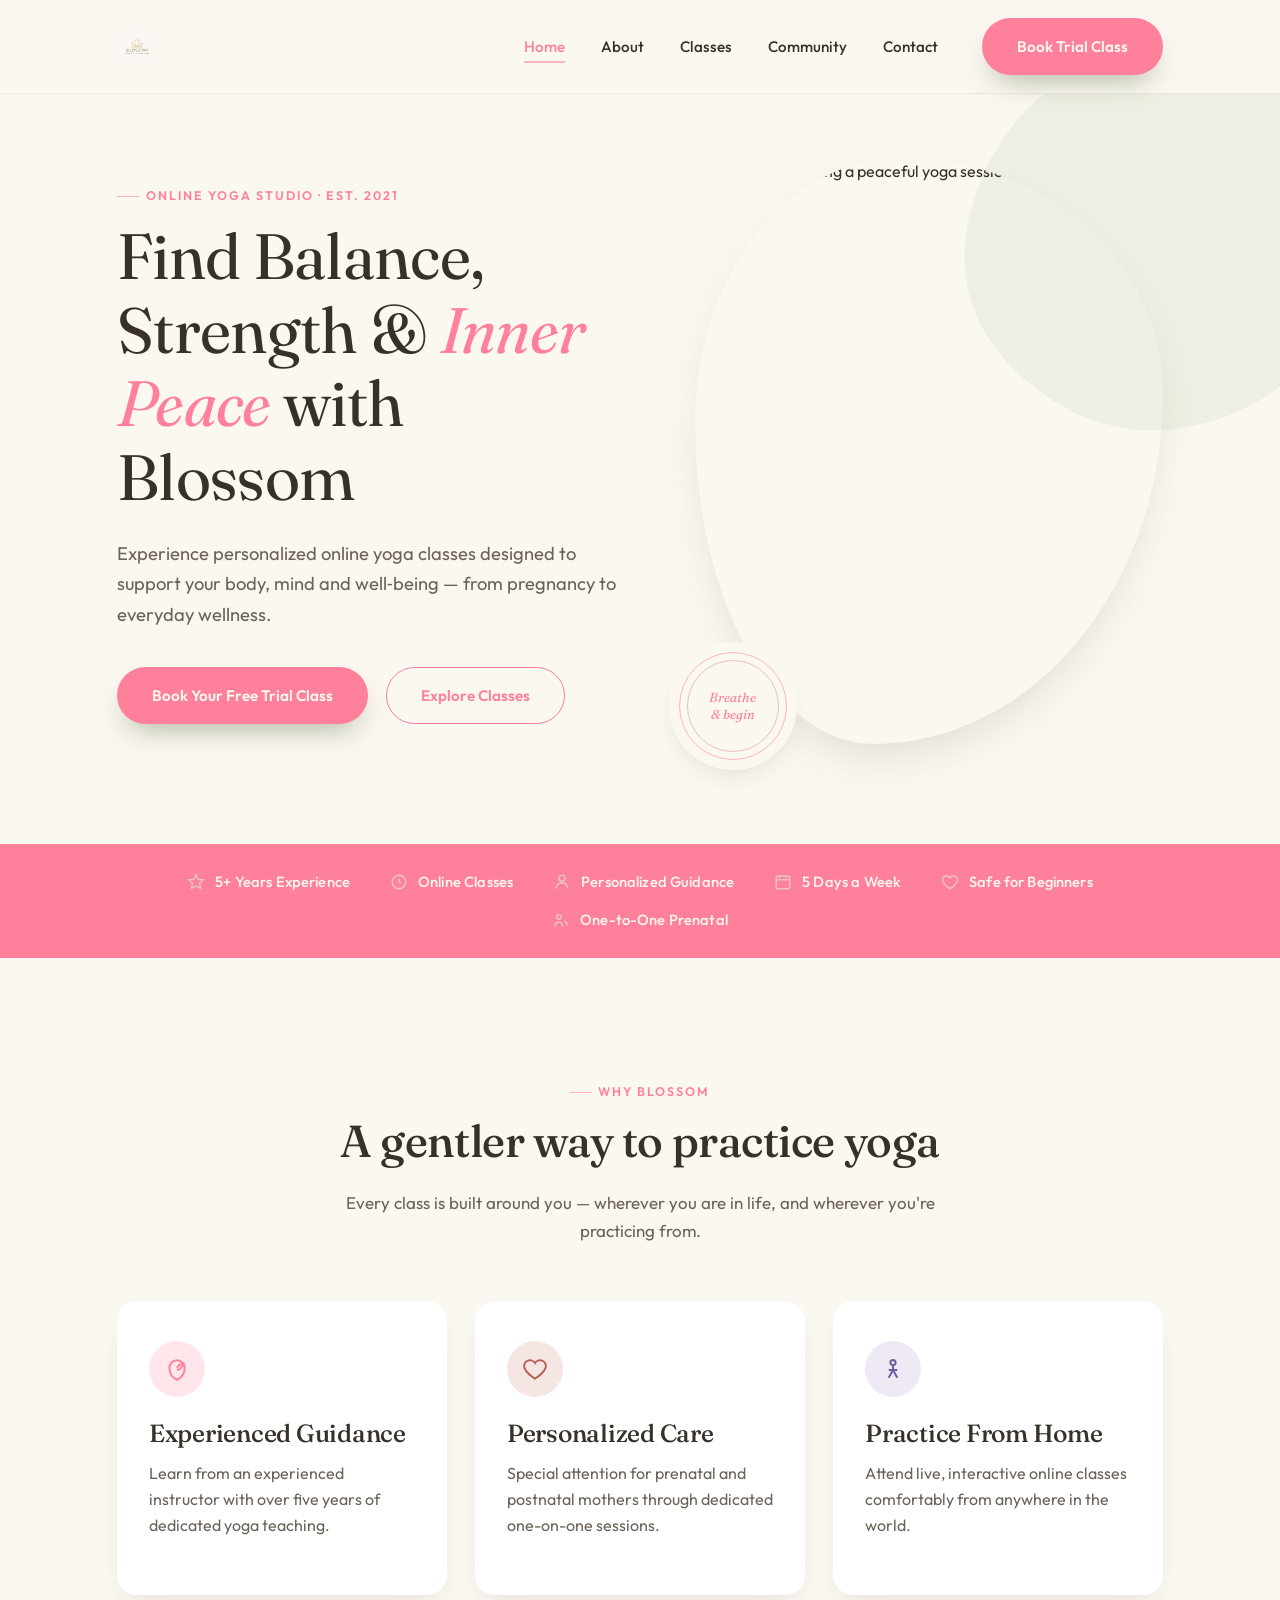
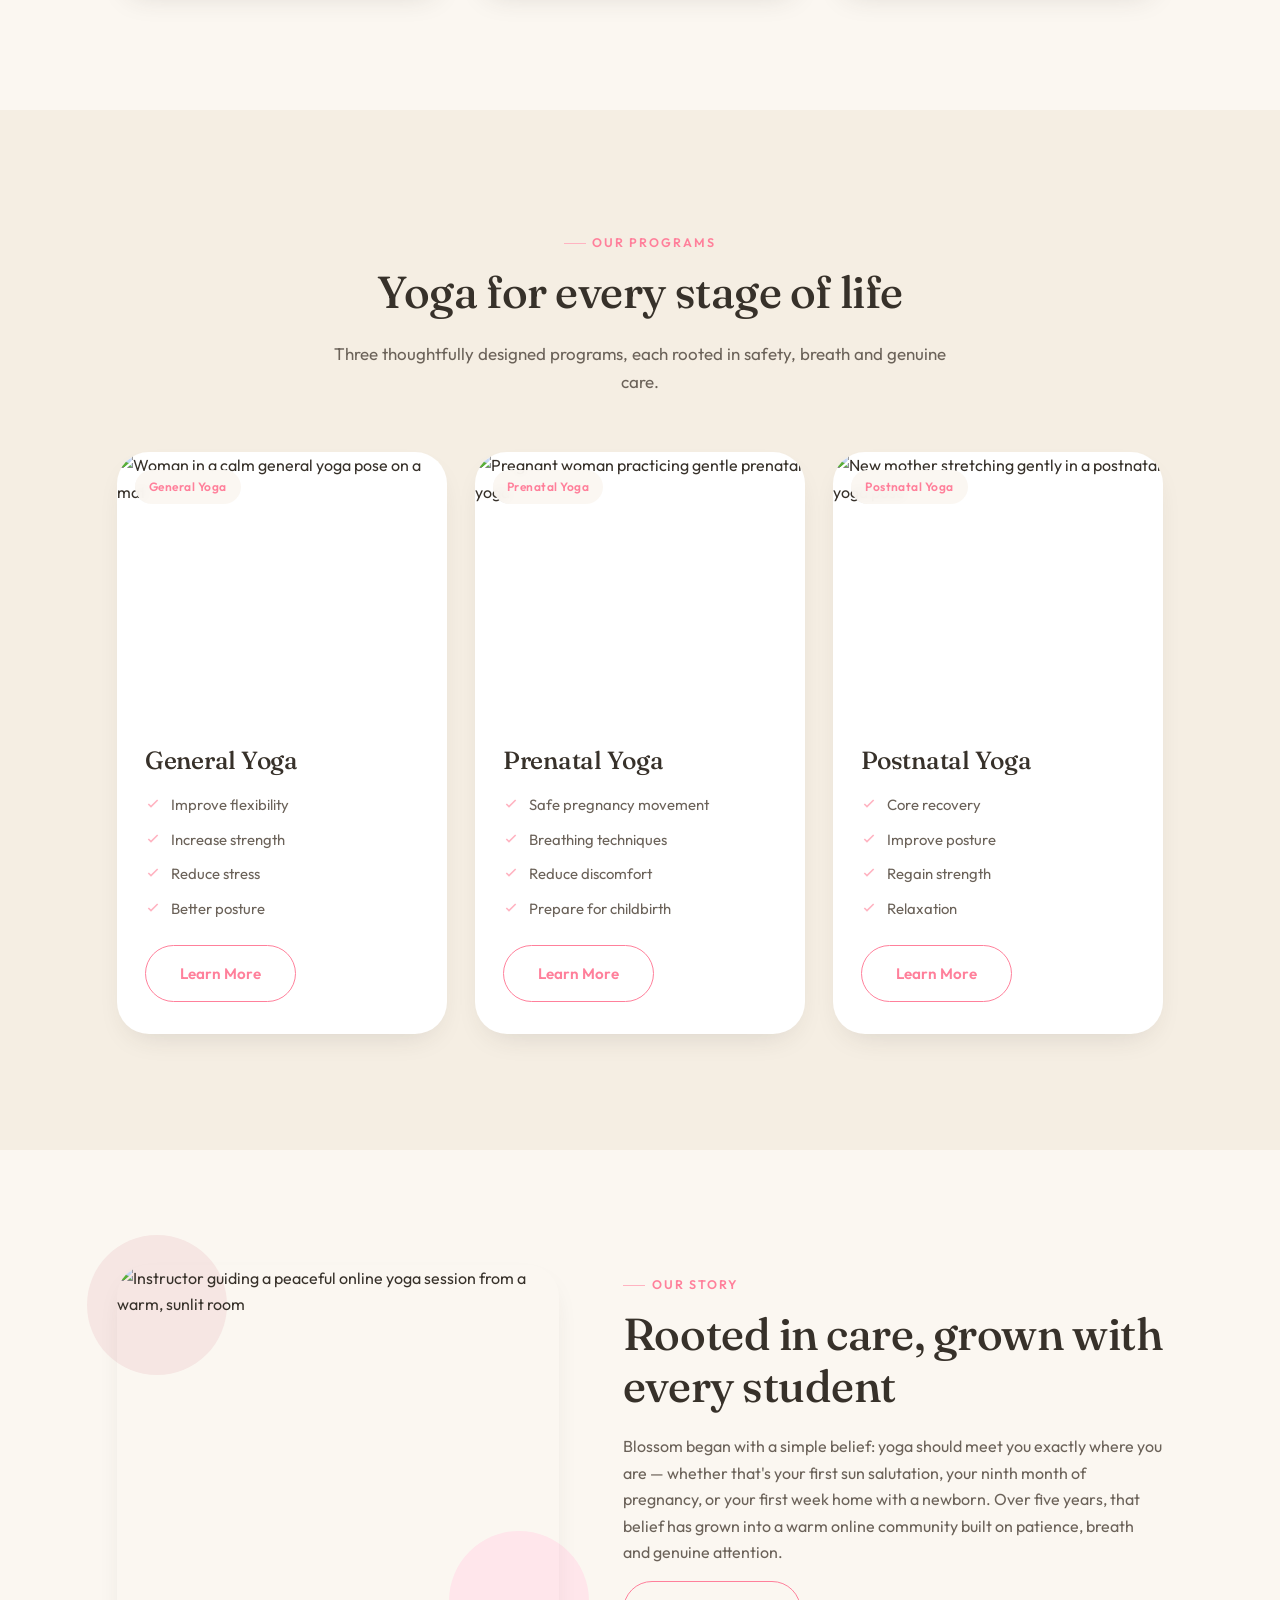
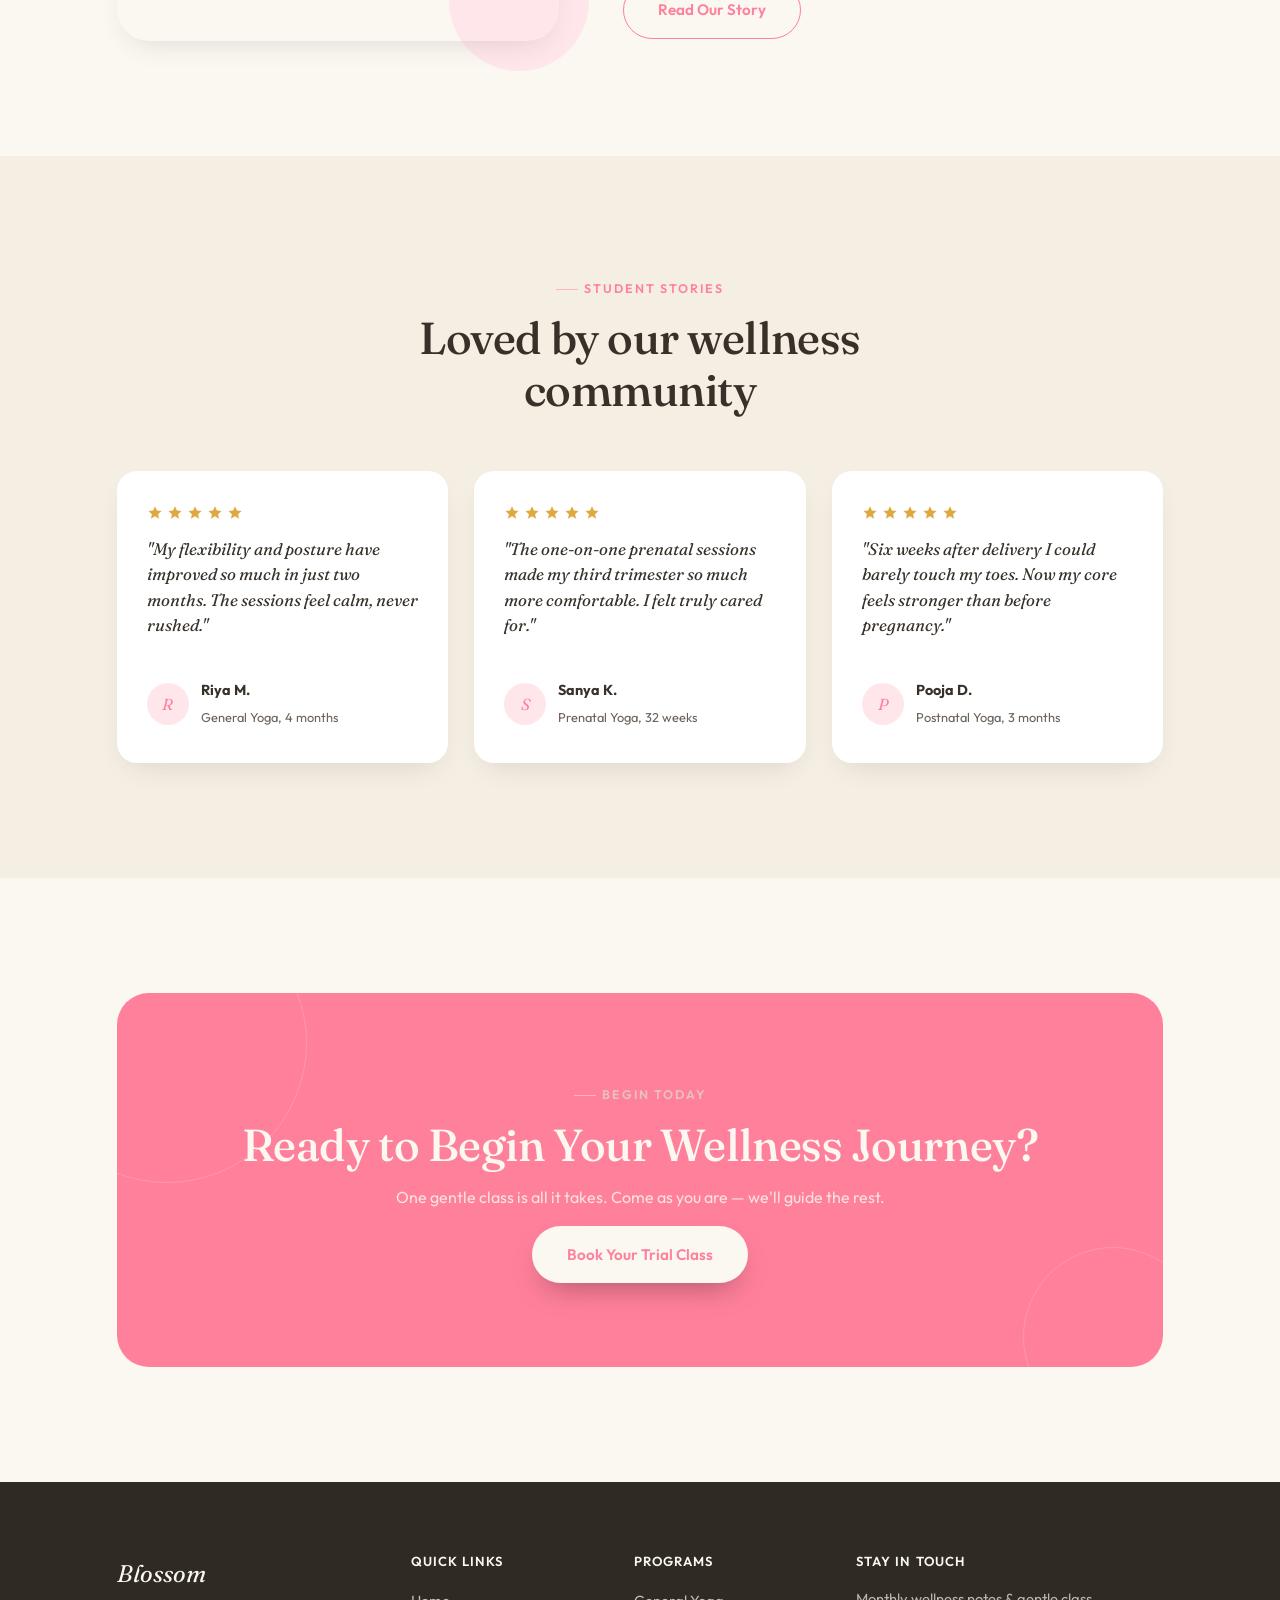
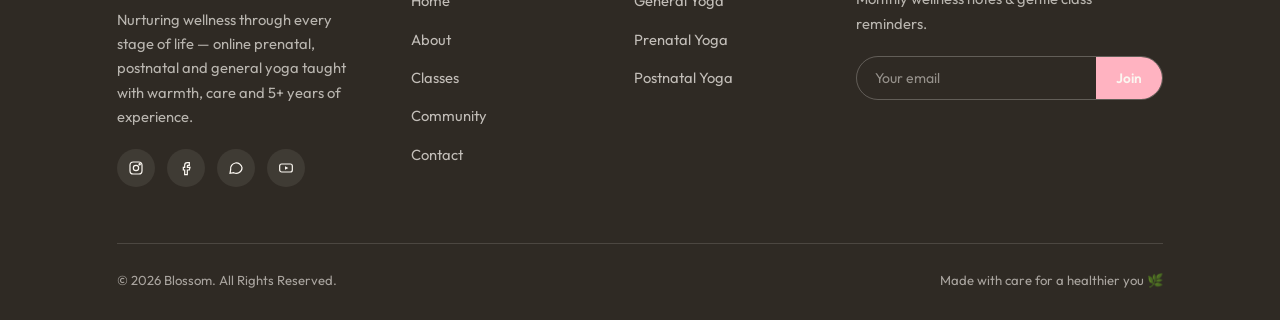
==== commit a35e529d: "Update logo, theme colors, and add instructor section" ====
--- a/index.html
+++ b/index.html
@@ -16,13 +16,7 @@
 <header class="site-header">
   <div class="header-inner">
     <a href="index.html" class="logo" aria-label="Blossom home">
-      <span class="logo-mark">
-        <svg viewBox="0 0 40 40" fill="none" xmlns="http://www.w3.org/2000/svg">
-          <path d="M20 34C20 34 8 27 8 16.5C8 12 11.5 8 16 8C18 8 19.5 9 20 10.5C20.5 9 22 8 24 8C28.5 8 32 12 32 16.5C32 27 20 34 20 34Z" stroke="currentColor" stroke-width="1.6" stroke-linejoin="round"/>
-          <path d="M20 10.5V34" stroke="currentColor" stroke-width="1.6"/>
-        </svg>
-      </span>
-      Blossom
+      <img src="assets/img/logo.jpg" alt="Blossom Logo" class="logo-img">
     </a>
     <nav class="main-nav" id="main-nav">
       <ul class="nav-links">
--- a/assets/css/style.css
+++ b/assets/css/style.css
@@ -12,9 +12,9 @@
 :root{
   --cream:      #FBF7F1;
   --cream-2:    #F5EEE3;
-  --sage:       #8A9A73;
-  --sage-dark:  #5B6B4A;
-  --sage-pale:  #E4E9DA;
+  --sage:       #ffb3c1;
+  --sage-dark:  #ff809b;
+  --sage-pale:  #ffe6eb;
   --blush:      #E8C2BE;
   --blush-pale: #F6E6E3;
   --beige:      #E9DCC7;
@@ -163,8 +163,7 @@
   color: var(--sage-dark);
   display: flex; align-items: center; gap: 10px;
 }
-.logo .logo-mark{ width: 30px; height: 30px; flex-shrink: 0; }
-.logo .logo-mark svg{ width: 100%; height: 100%; }
+.logo-img { height: 40px; width: auto; object-fit: contain; mix-blend-mode: multiply; }
 
 .main-nav{ display: flex; align-items: center; gap: 44px; }
 .nav-links{ display: flex; gap: 36px; }
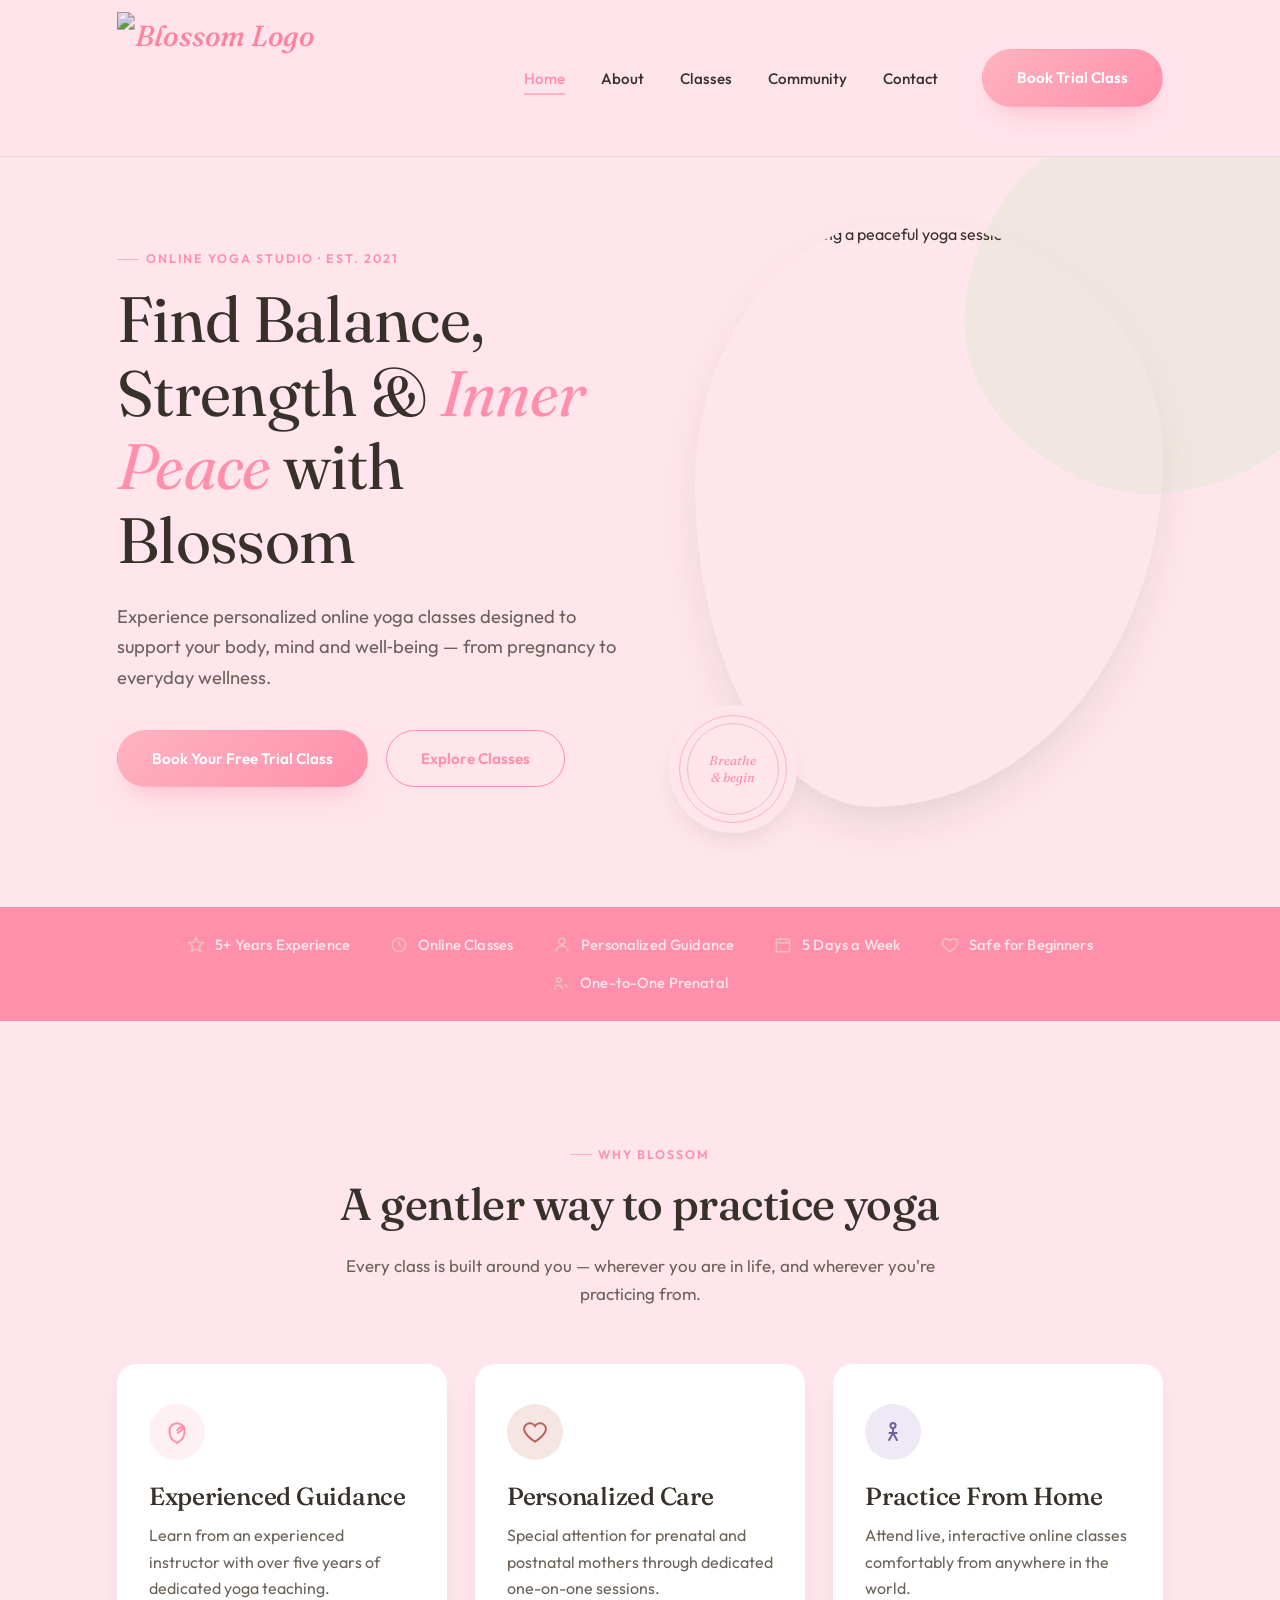
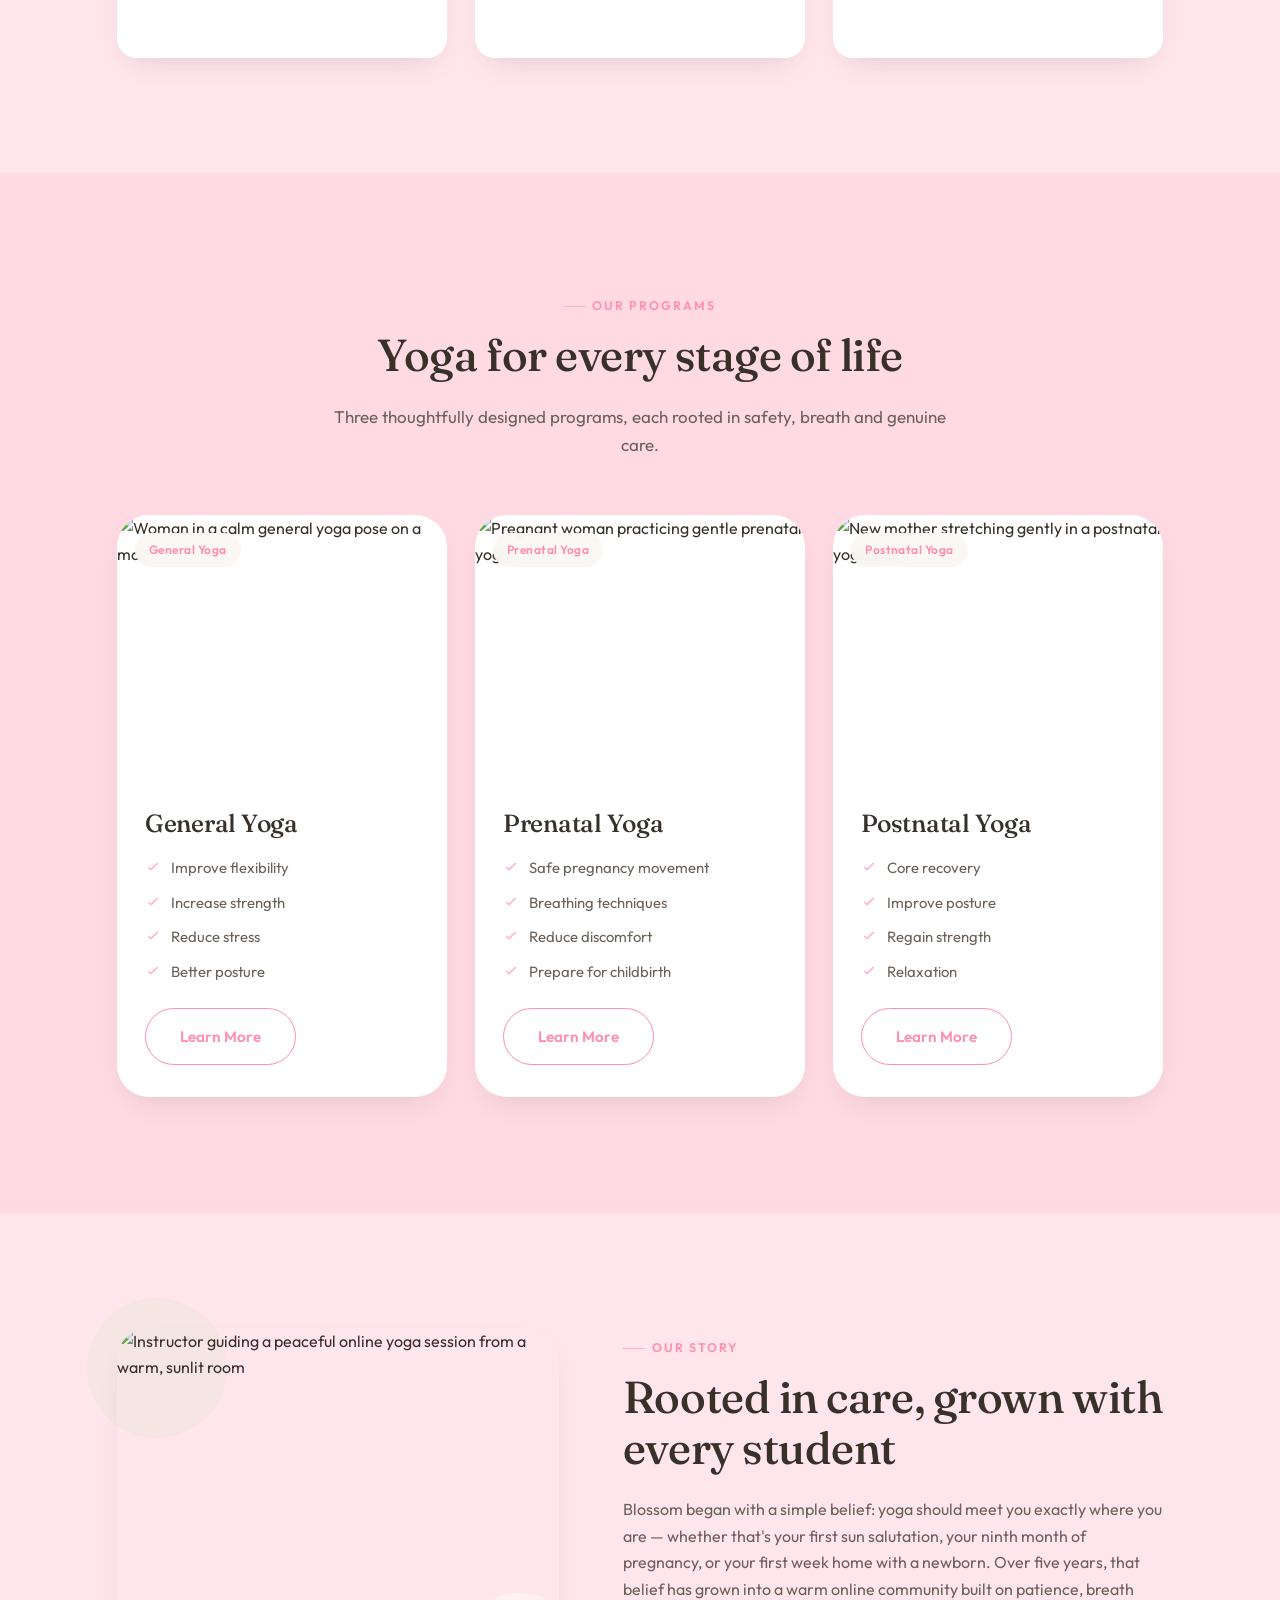
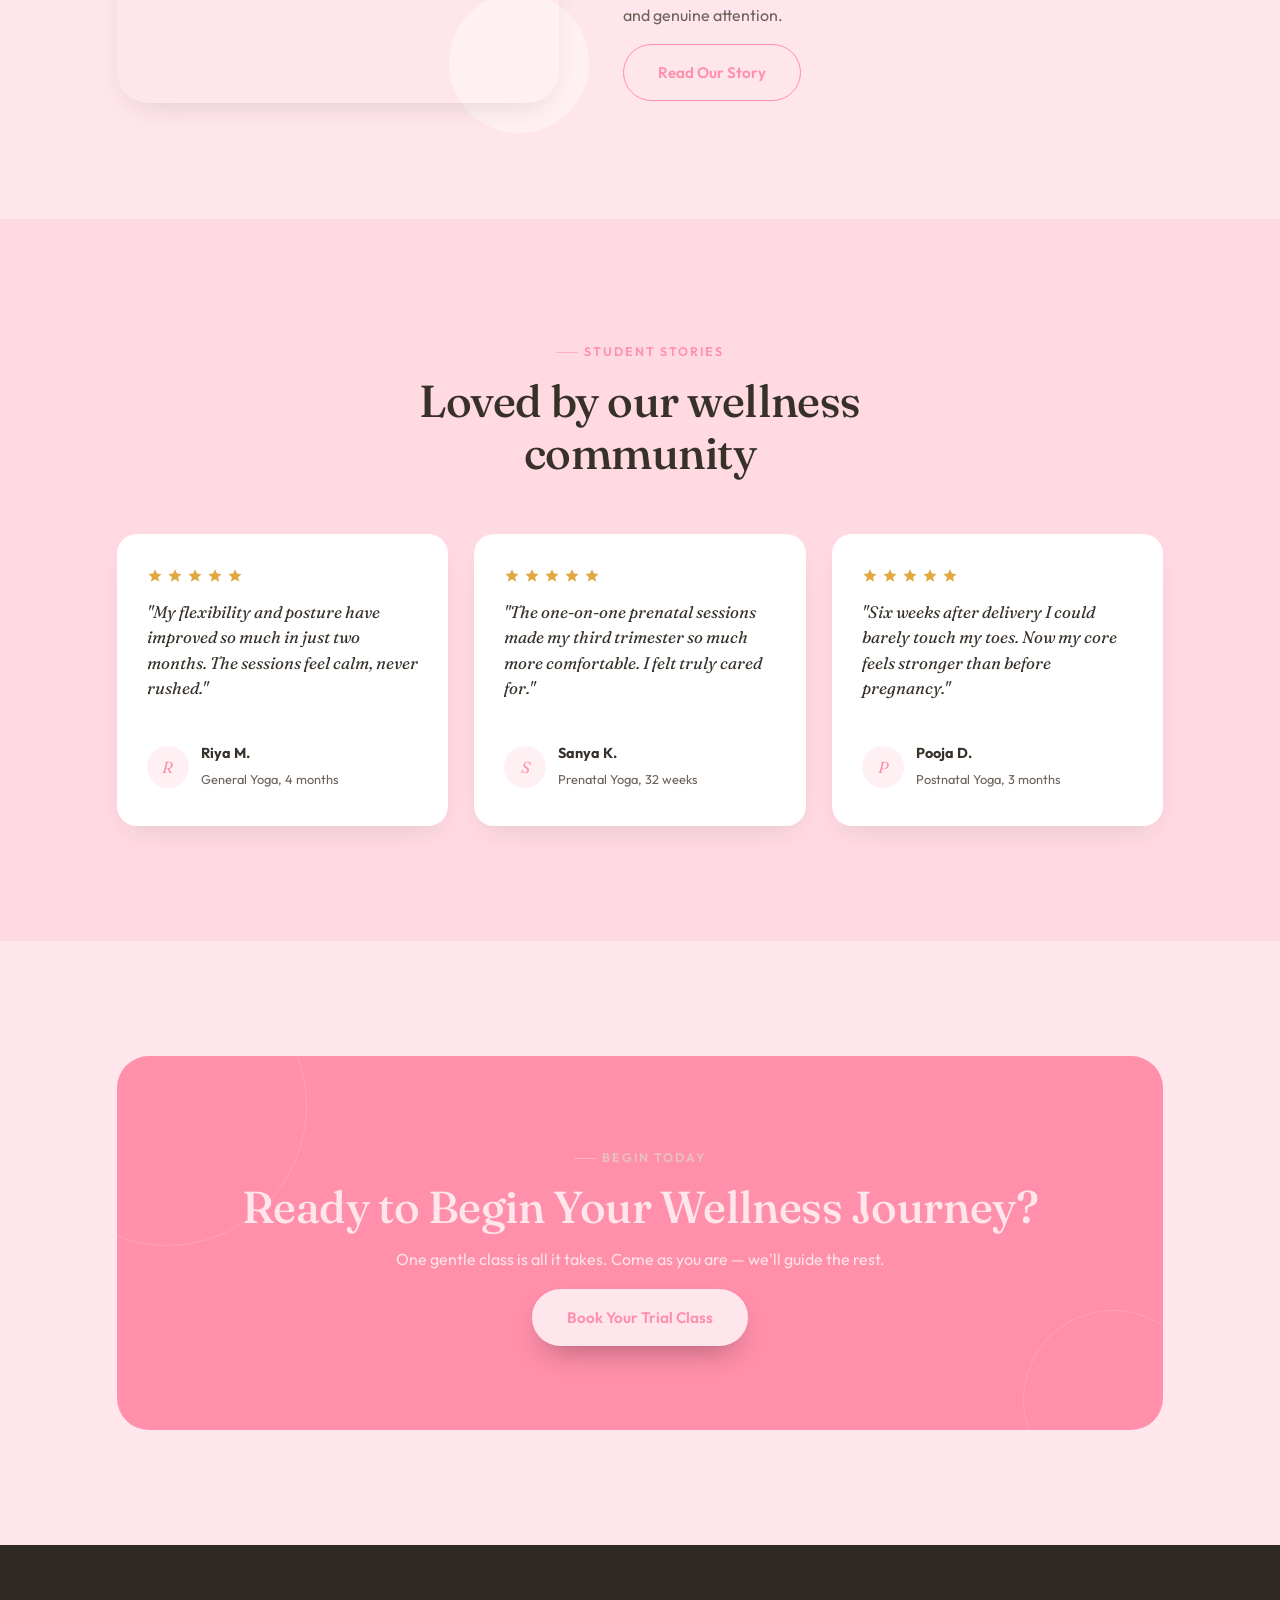
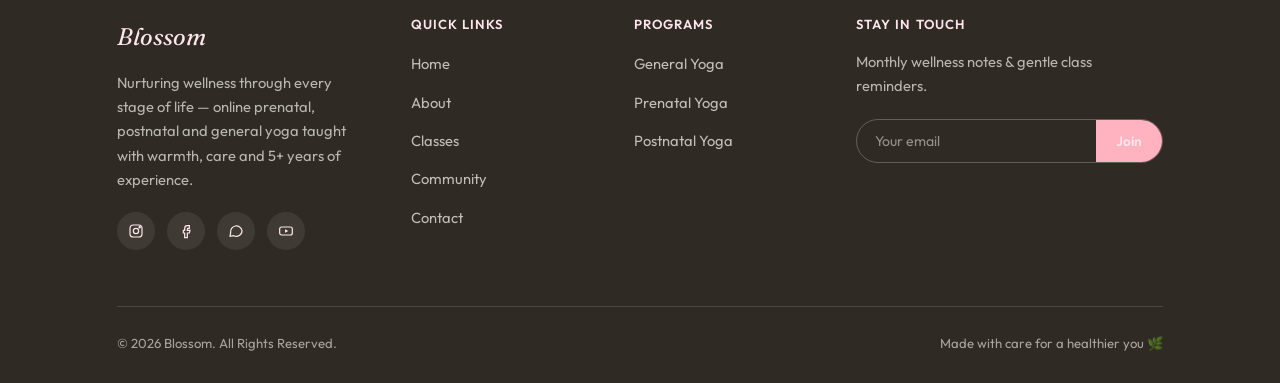
==== commit 15d6cf7e: "Update logo with correct source file, update layouts and links" ====
--- a/index.html
+++ b/index.html
@@ -16,7 +16,7 @@
 <header class="site-header">
   <div class="header-inner">
     <a href="index.html" class="logo" aria-label="Blossom home">
-      <img src="assets/img/logo.jpg" alt="Blossom Logo" class="logo-img">
+      <img src="assets/img/logo.svg" alt="Blossom Logo" class="logo-img">
     </a>
     <nav class="main-nav" id="main-nav">
       <ul class="nav-links">
--- a/assets/css/style.css
+++ b/assets/css/style.css
@@ -10,11 +10,11 @@
 @import url('https://fonts.googleapis.com/css2?family=Fraunces:ital,opsz,wght@0,9..144,300;0,9..144,400;0,9..144,500;0,9..144,600;1,9..144,400;1,9..144,500&family=Outfit:wght@300;400;500;600;700&display=swap');
 
 :root{
-  --cream:      #FBF7F1;
-  --cream-2:    #F5EEE3;
+  --cream:      #ffe5ec;
+  --cream-2:    #ffdae3;
   --sage:       #ffb3c1;
-  --sage-dark:  #ff809b;
-  --sage-pale:  #ffe6eb;
+  --sage-dark:  #ff8fab;
+  --sage-pale:  #fff0f4;
   --blush:      #E8C2BE;
   --blush-pale: #F6E6E3;
   --beige:      #E9DCC7;
@@ -120,11 +120,11 @@
   white-space: nowrap;
 }
 .btn-primary{
-  background: var(--sage-dark);
-  color: var(--cream);
-  box-shadow: 0 14px 30px -12px rgba(91,107,74,.55);
-}
-.btn-primary:hover{ transform: translateY(-3px); box-shadow: 0 20px 36px -14px rgba(91,107,74,.65); background:#4c5a3d; }
+  background: linear-gradient(135deg, var(--sage), var(--sage-dark));
+  color: var(--white);
+  box-shadow: 0 14px 30px -12px rgba(255,143,171,.55);
+}
+.btn-primary:hover{ transform: translateY(-3px); box-shadow: 0 20px 36px -14px rgba(255,143,171,.65); background: linear-gradient(135deg, var(--sage-dark), var(--sage)); }
 .btn-secondary{
   background: transparent;
   color: var(--sage-dark);
@@ -143,7 +143,7 @@
    ========================================================================== */
 .site-header{
   position: sticky; top: 0; z-index: 500;
-  background: rgba(251, 247, 241, 0.86);
+  background: rgba(255, 229, 236, 0.86);
   backdrop-filter: blur(14px) saturate(140%);
   -webkit-backdrop-filter: blur(14px) saturate(140%);
   border-bottom: 1px solid rgba(91,107,74,.1);
@@ -163,7 +163,7 @@
   color: var(--sage-dark);
   display: flex; align-items: center; gap: 10px;
 }
-.logo-img { height: 40px; width: auto; object-fit: contain; mix-blend-mode: multiply; }
+.logo-img { height: 120px; width: auto; object-fit: contain; mix-blend-mode: multiply; transform: scale(1.1); transform-origin: left center; }
 
 .main-nav{ display: flex; align-items: center; gap: 44px; }
 .nav-links{ display: flex; gap: 36px; }
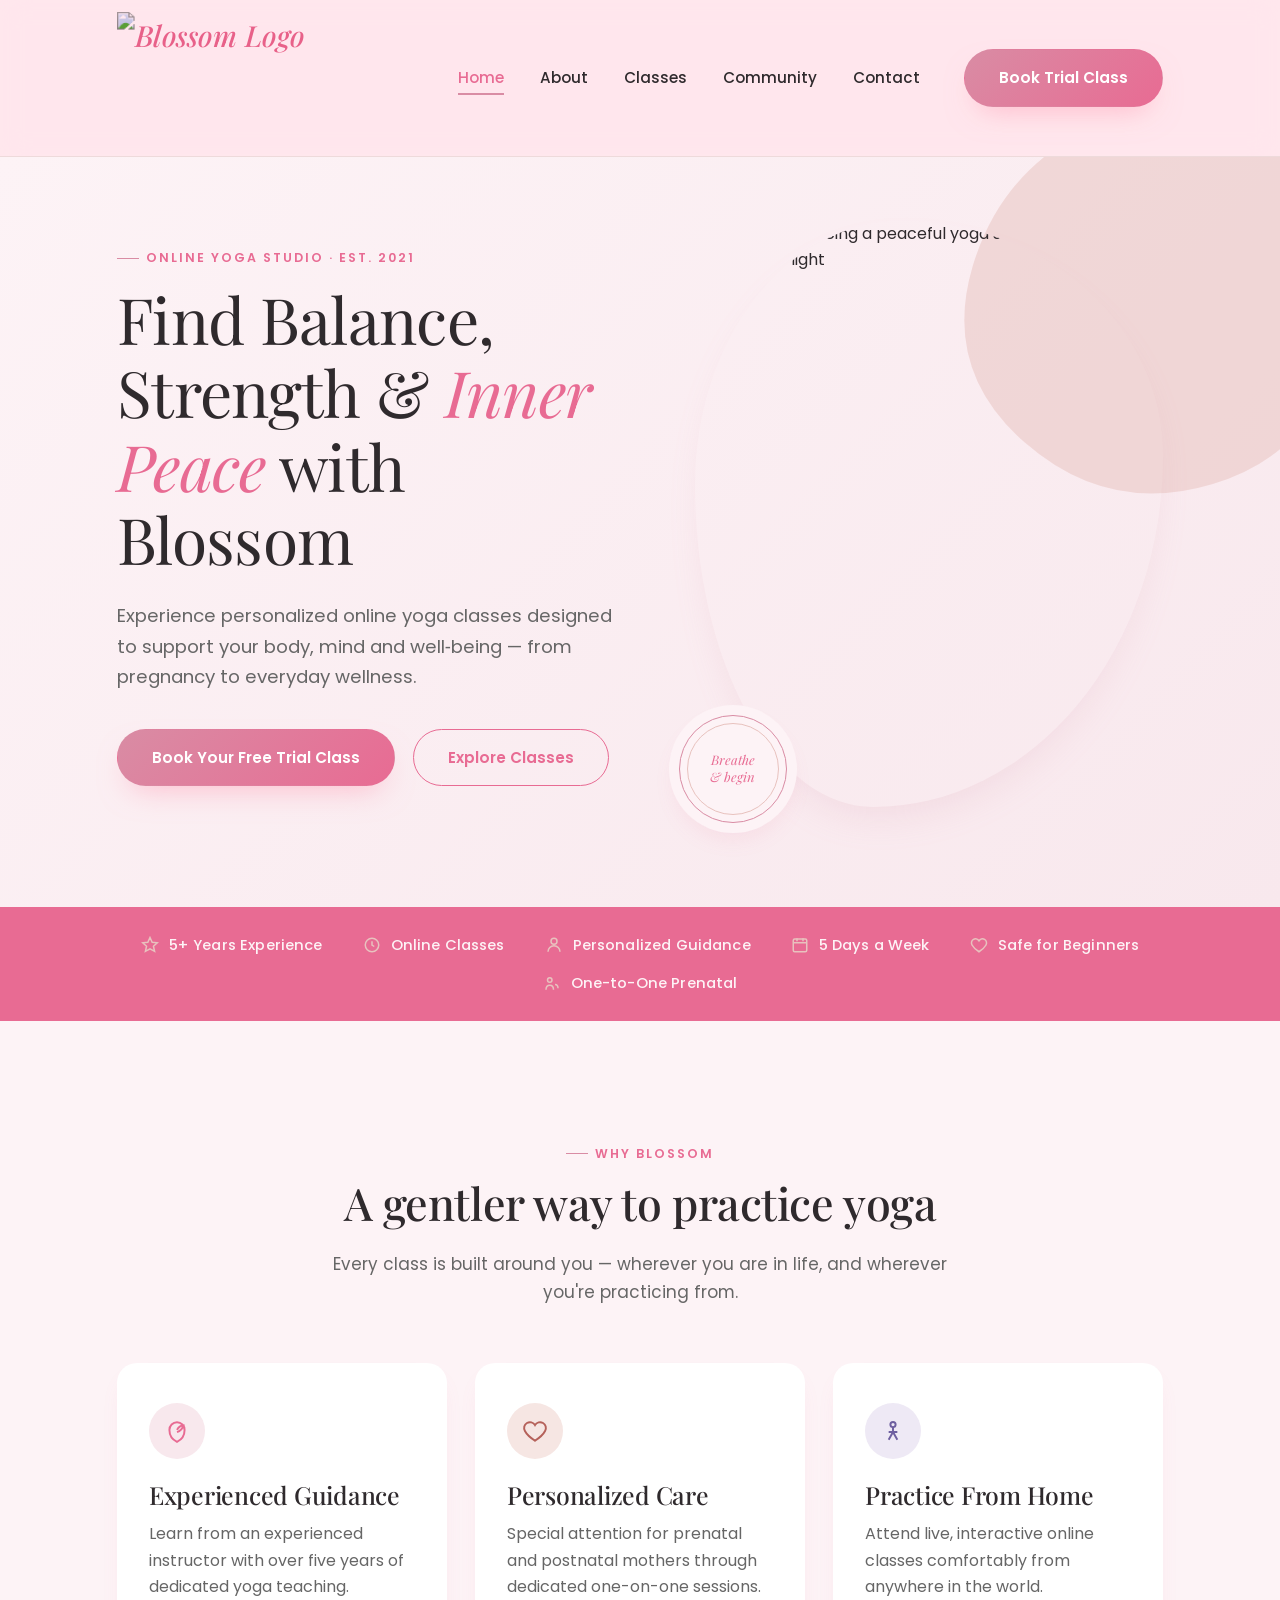
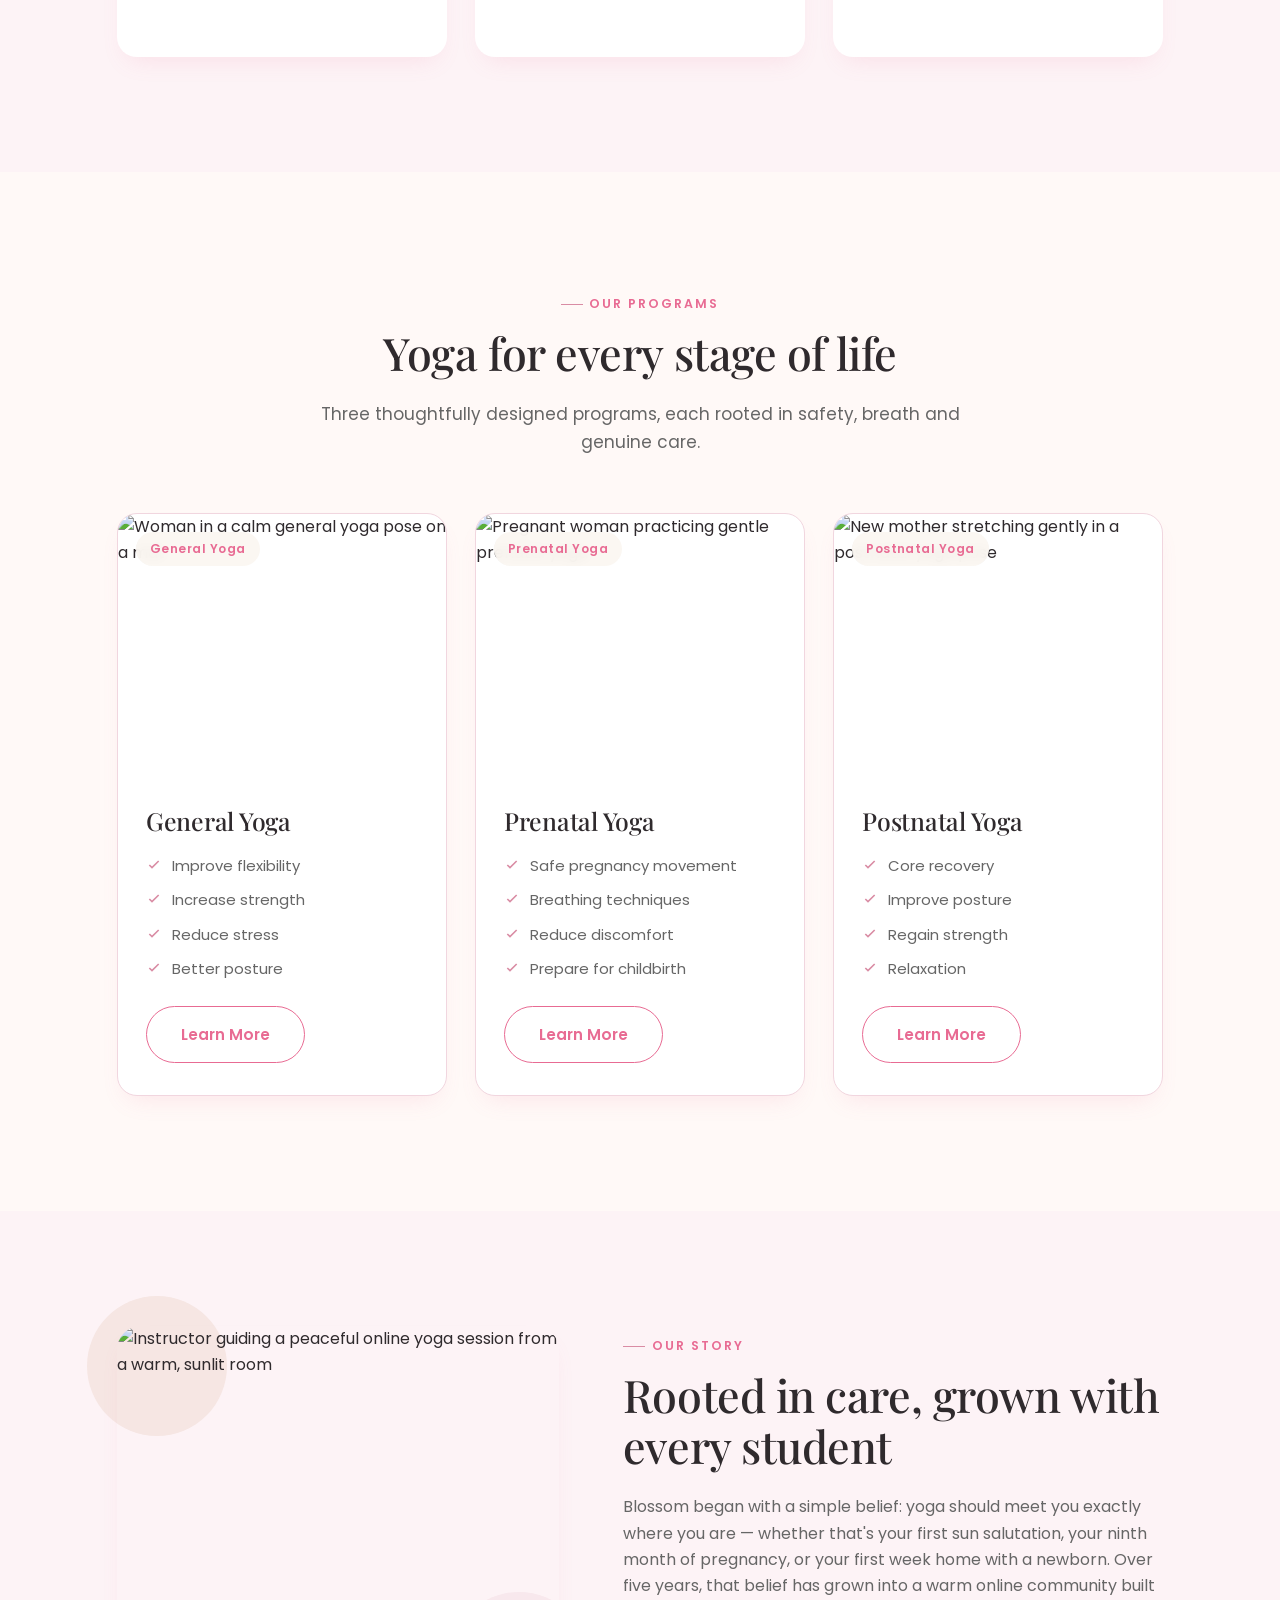
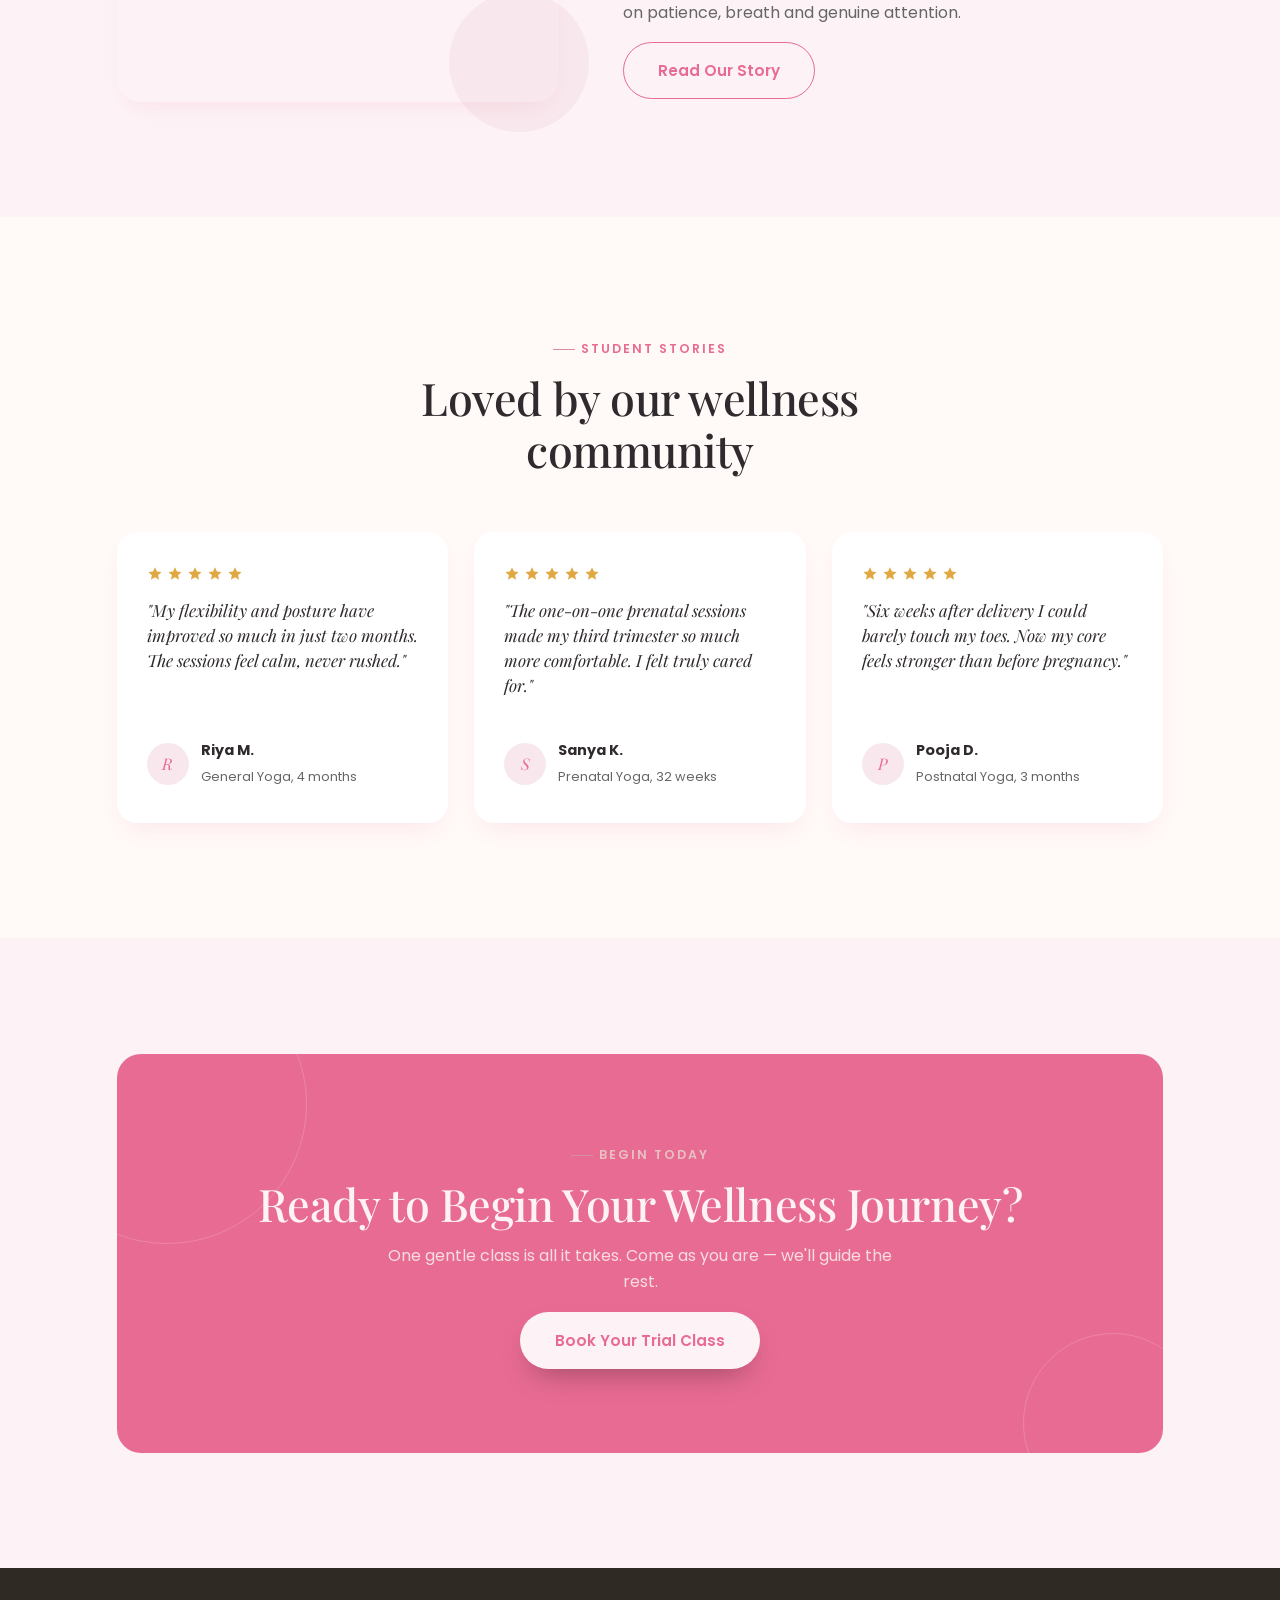
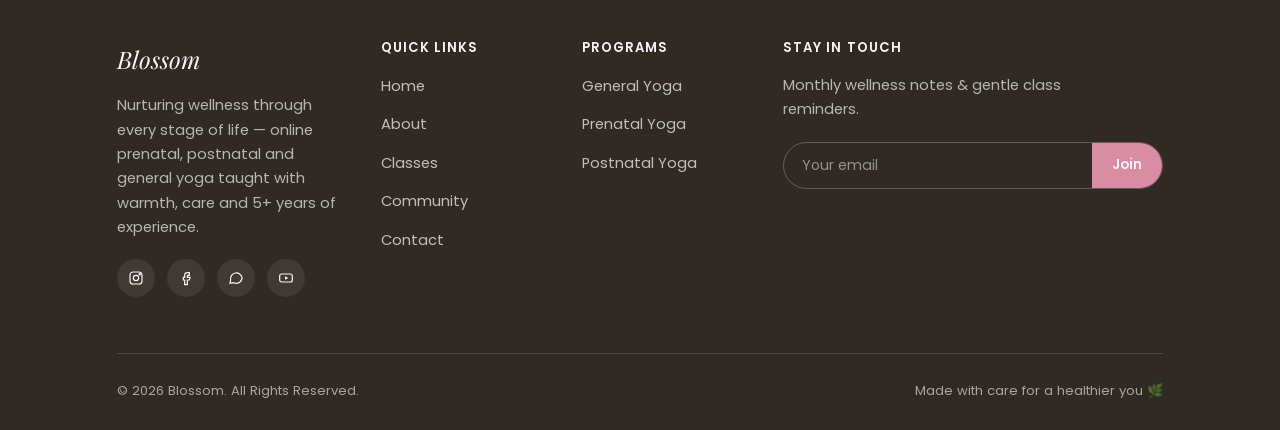
==== commit a36d4a64: "Complete redesign to premium feminine wellness aesthetic" ====
--- a/index.html
+++ b/index.html
@@ -38,7 +38,7 @@
 <!-- ================= HERO ================= -->
 <section class="hero">
   <svg class="hero-bg-blob" style="top:-120px; right:-140px; width:520px; opacity:.5;" viewBox="0 0 500 500" xmlns="http://www.w3.org/2000/svg">
-    <path fill="#E4E9DA" d="M420,300Q400,400,300,430Q200,460,120,390Q40,320,70,220Q100,120,200,80Q300,40,380,120Q460,200,420,300Z"/>
+    <path fill="var(--blush)" d="M420,300Q400,400,300,430Q200,460,120,390Q40,320,70,220Q100,120,200,80Q300,40,380,120Q460,200,420,300Z"/>
   </svg>
   <div class="container">
     <div class="hero-copy reveal">
--- a/assets/css/style.css
+++ b/assets/css/style.css
@@ -7,32 +7,33 @@
    loader, a hero focal point and a section-divider heartbeat throughout.
    ========================================================================== */
 
-@import url('https://fonts.googleapis.com/css2?family=Fraunces:ital,opsz,wght@0,9..144,300;0,9..144,400;0,9..144,500;0,9..144,600;1,9..144,400;1,9..144,500&family=Outfit:wght@300;400;500;600;700&display=swap');
+@import url('https://fonts.googleapis.com/css2?family=Playfair+Display:ital,wght@0,400..700;1,400..700&family=Poppins:wght@300;400;500;600&display=swap');
 
 :root{
-  --cream:      #ffe5ec;
-  --cream-2:    #ffdae3;
-  --sage:       #ffb3c1;
-  --sage-dark:  #ff8fab;
-  --sage-pale:  #fff0f4;
+  --cream:      #FDF3F6;
+  --cream-2:    #FFF9F7;
+  --sage:       #D98CA4;
+  --sage-dark:  #E86B93;
+  --sage-pale:  #F8E8ED;
   --blush:      #E8C2BE;
   --blush-pale: #F6E6E3;
+  --border-pink: #F1D6DF;
   --beige:      #E9DCC7;
   --lavender:   #C7BEDD;
   --lavender-pale: #EEE9F5;
-  --ink:        #37312A;
-  --ink-soft:   #6B6259;
+  --ink:        #2F2A2D;
+  --ink-soft:   #666666;
   --white:      #FFFFFF;
 
-  --font-display: 'Fraunces', serif;
-  --font-body: 'Outfit', sans-serif;
-
-  --radius-lg: 32px;
+  --font-display: 'Playfair Display', serif;
+  --font-body: 'Poppins', sans-serif;
+
+  --radius-lg: 24px;
   --radius-md: 20px;
   --radius-sm: 12px;
 
-  --shadow-soft: 0 20px 50px -20px rgba(91, 107, 74, 0.25);
-  --shadow-card: 0 12px 30px -14px rgba(55, 49, 42, 0.18);
+  --shadow-soft: 0 20px 40px -15px rgba(217, 140, 164, 0.2);
+  --shadow-card: 0 12px 25px -10px rgba(232, 107, 147, 0.15);
 
   --ease: cubic-bezier(.4,0,.2,1);
 }
@@ -208,6 +209,7 @@
   position: relative;
   padding: 64px 0 clamp(60px, 8vw, 100px);
   overflow: hidden;
+  background: linear-gradient(135deg, var(--cream) 0%, var(--sage-pale) 100%);
 }
 .hero-bg-blob{
   position: absolute; z-index: 0; pointer-events: none;
@@ -309,7 +311,8 @@
    ========================================================================== */
 .program-card{
   background: var(--white);
-  border-radius: var(--radius-lg);
+  border: 1px solid var(--border-pink);
+  border-radius: var(--radius-md);
   overflow: hidden;
   box-shadow: var(--shadow-card);
   display: flex; flex-direction: column;
@@ -434,7 +437,11 @@
    ABOUT PAGE
    ========================================================================== */
 .stat-row{ display: grid; grid-template-columns: repeat(4, 1fr); gap: 24px; margin-top: 8px; }
-.stat-item{ text-align: center; padding: 26px 14px; background: var(--white); border-radius: var(--radius-md); box-shadow: var(--shadow-card); }
+.stat-item{ text-align: center;  padding: 34px 24px;
+  background: var(--white);
+  border: 1px solid var(--border-pink);
+  border-radius: var(--radius-lg);
+  box-shadow: var(--shadow-card); }
 .stat-item .num{ font-family: var(--font-display); font-style: italic; font-size: 2.1rem; color: var(--sage-dark); display: block; }
 .stat-item .label{ font-size: .82rem; color: var(--ink-soft); }
 
@@ -449,7 +456,7 @@
 
 .mv-grid{ display: grid; grid-template-columns: 1fr 1fr; gap: 28px; }
 .mv-card{
-  padding: 40px 34px; border-radius: var(--radius-lg);
+  padding: 40px; border-radius: var(--radius-lg); border: 1px solid var(--border-pink); box-shadow: var(--shadow-card);
 }
 .mv-card.mission{ background: var(--sage-pale); }
 .mv-card.vision{ background: var(--blush-pale); }
@@ -553,7 +560,7 @@
    CONTACT PAGE
    ========================================================================== */
 .contact-grid{ display: grid; grid-template-columns: 1fr 1fr; gap: 56px; align-items: flex-start; }
-.contact-form{ background: var(--white); border-radius: var(--radius-lg); padding: 40px; box-shadow: var(--shadow-card); }
+.contact-form{ background: var(--white); border-radius: var(--radius-lg); padding: 40px; box-shadow: var(--shadow-card); border: 1px solid var(--border-pink); }
 .form-row{ display: grid; grid-template-columns: 1fr 1fr; gap: 18px; }
 .field{ margin-bottom: 20px; }
 .field label{ display: block; font-size: .85rem; font-weight: 600; margin-bottom: 8px; color: var(--ink); }
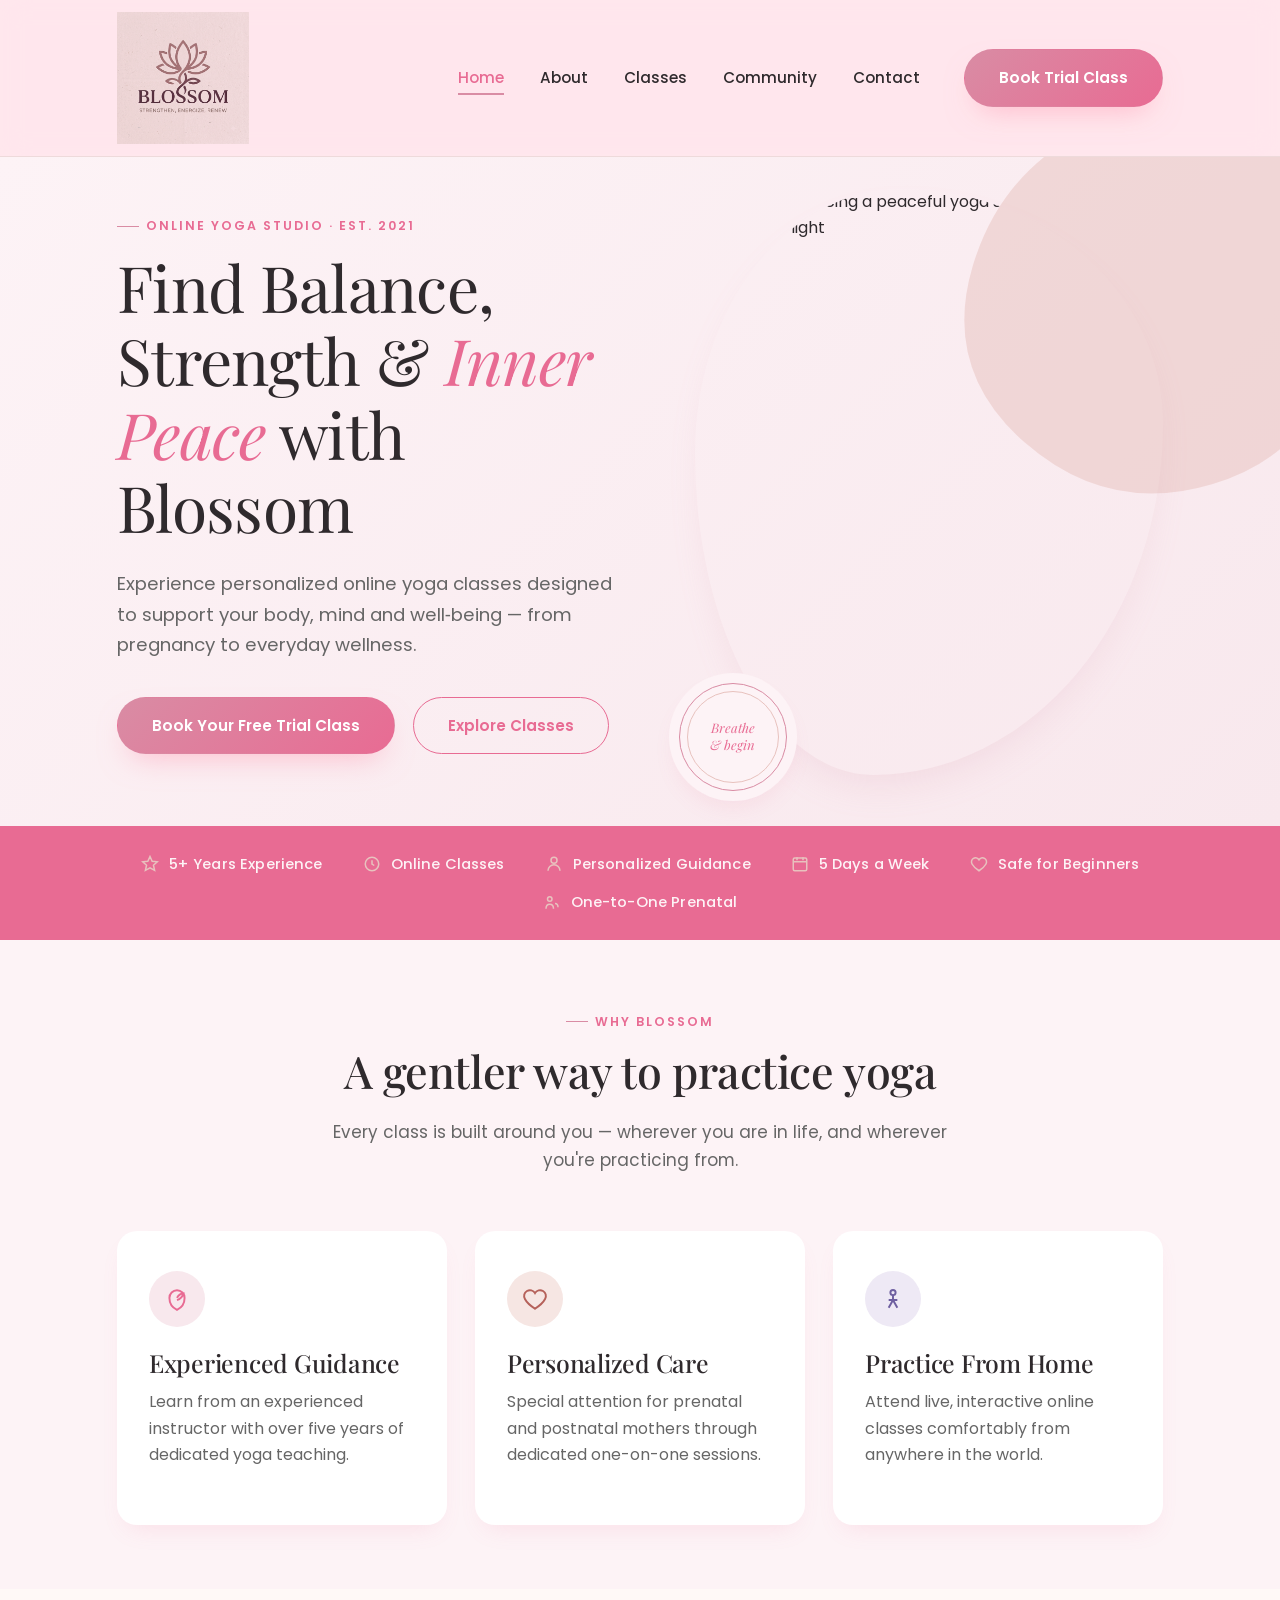
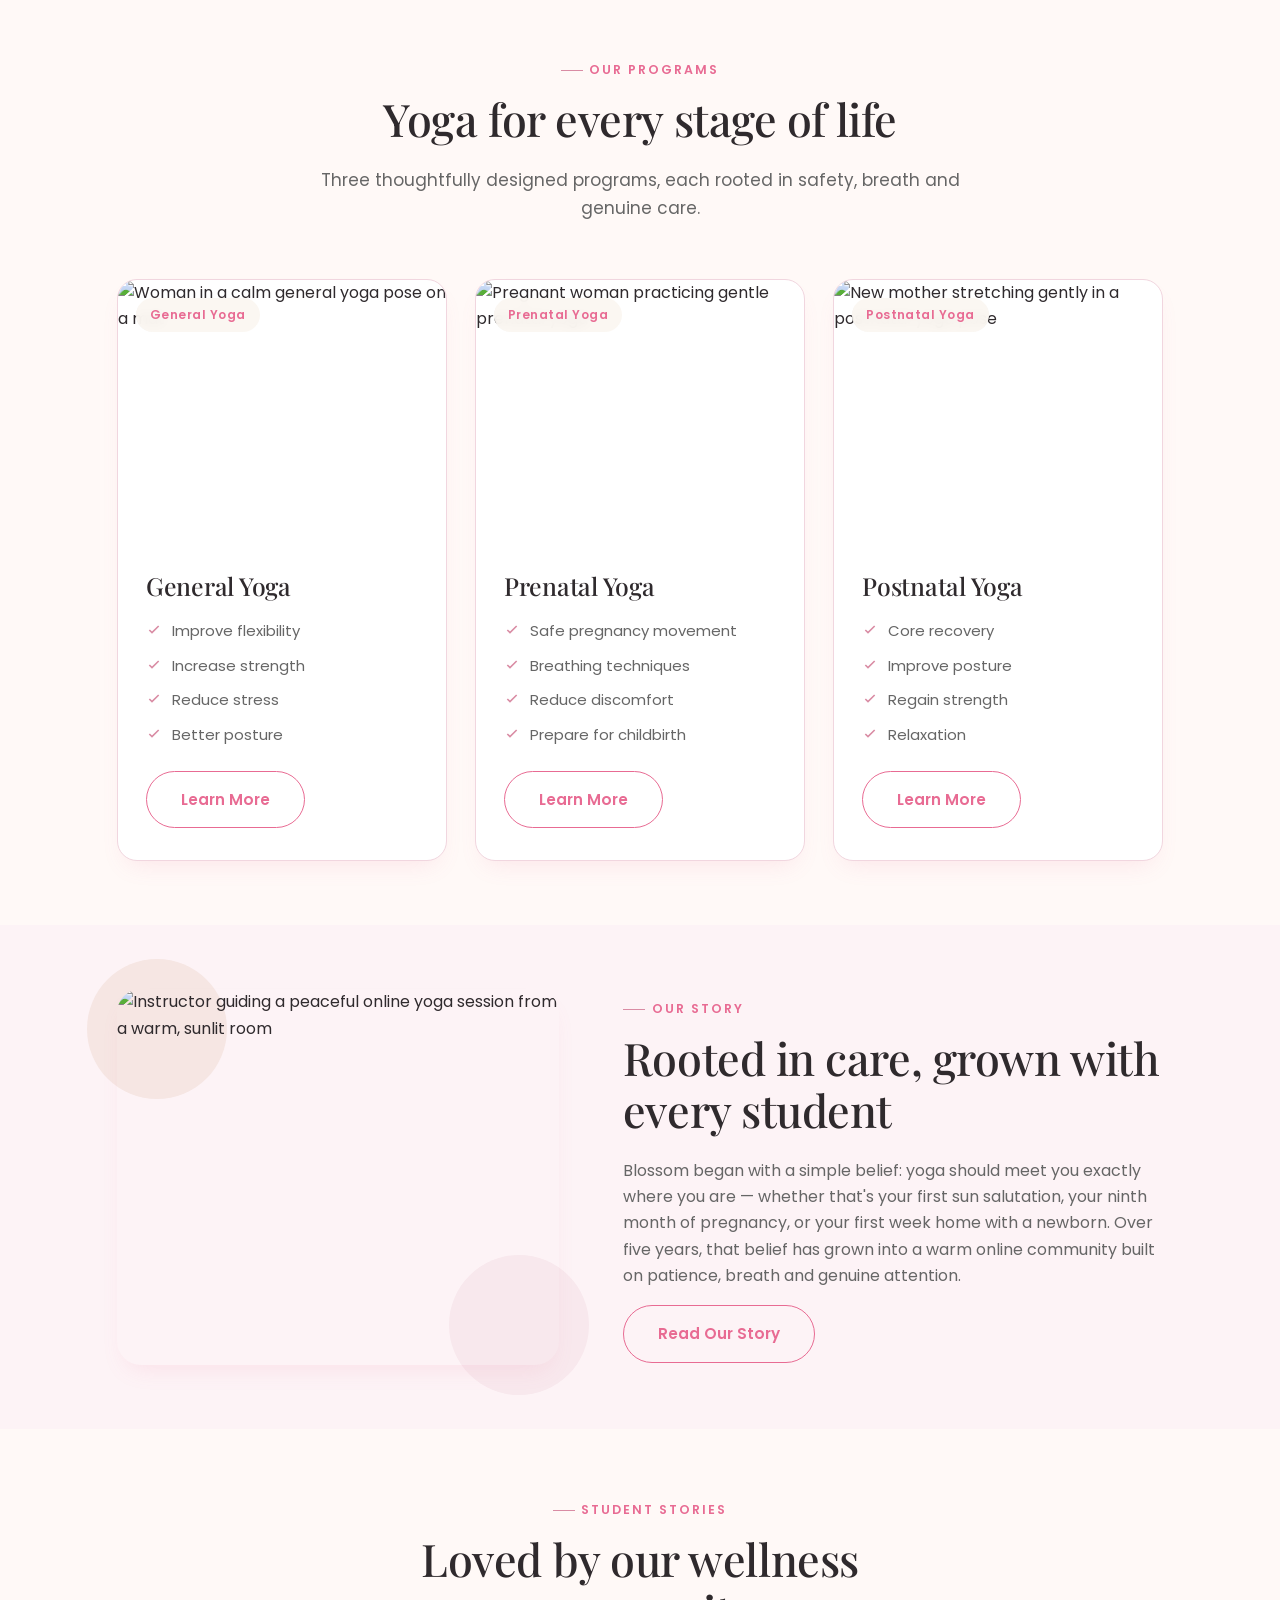
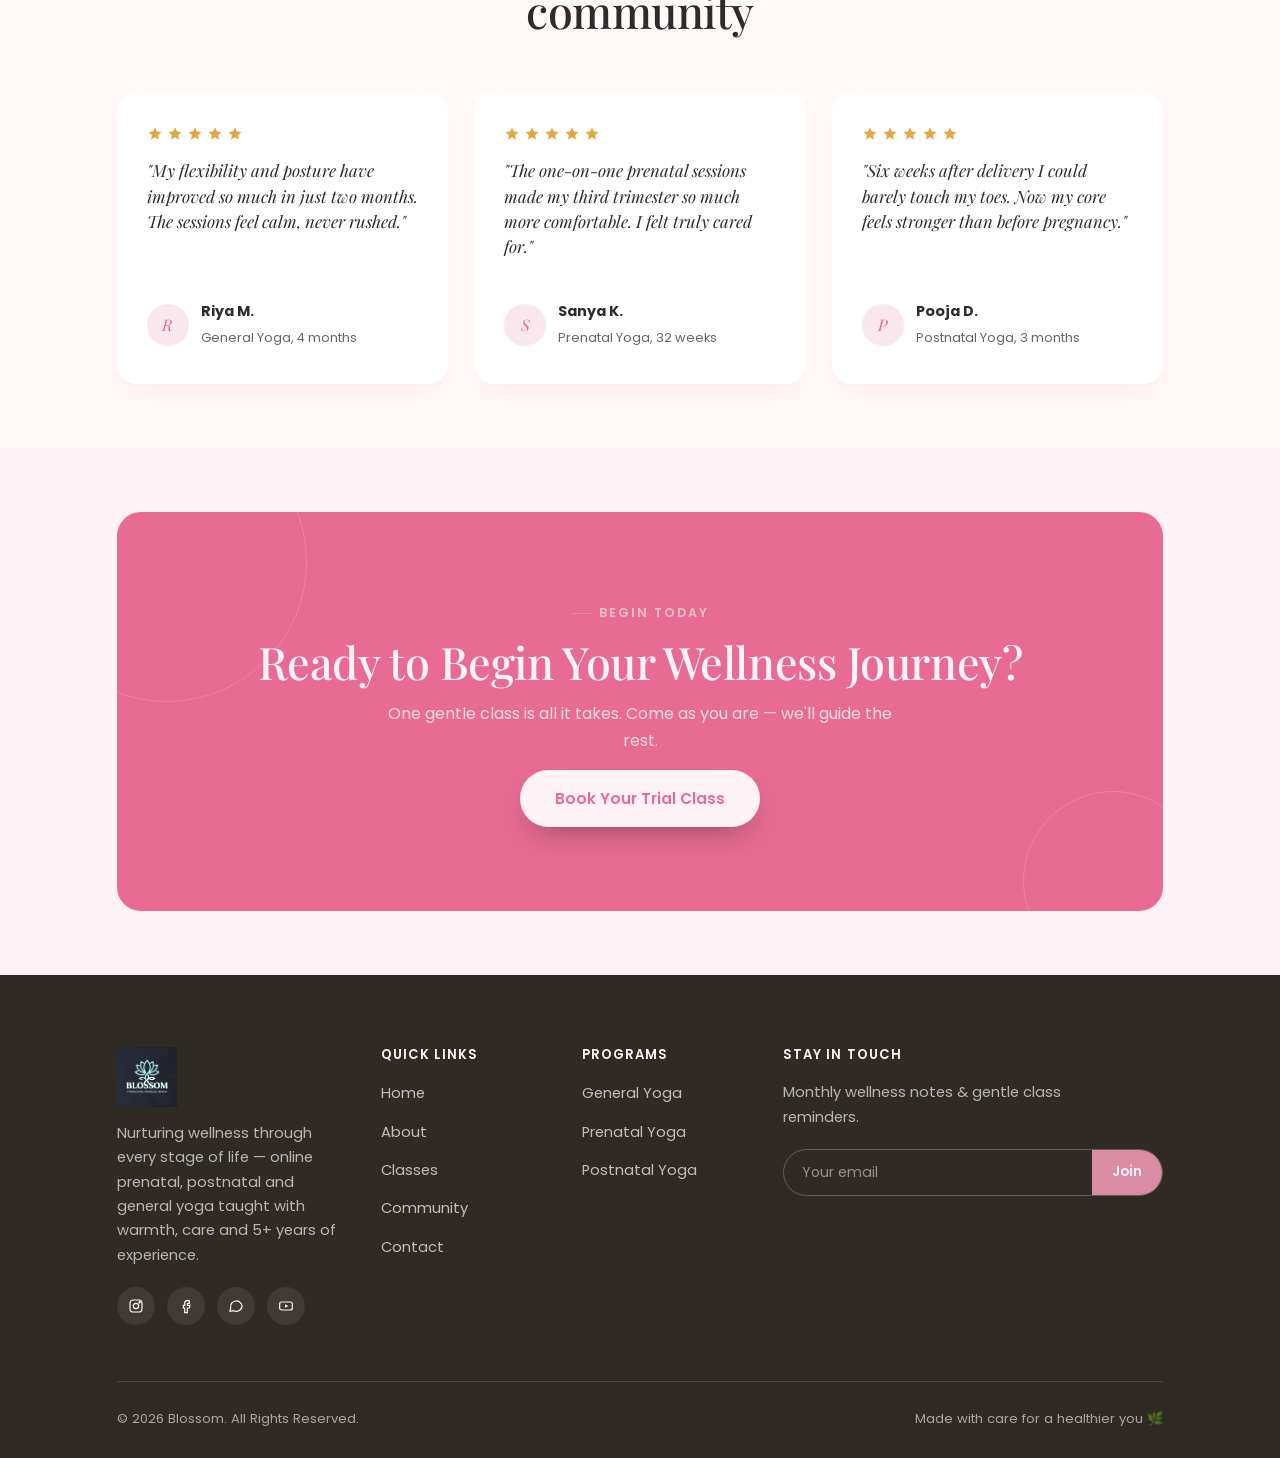
==== commit 6b8b55c6: "Update form links for General and Prenatal Yoga" ====
--- a/index.html
+++ b/index.html
@@ -16,7 +16,7 @@
 <header class="site-header">
   <div class="header-inner">
     <a href="index.html" class="logo" aria-label="Blossom home">
-      <img src="assets/img/logo.svg" alt="Blossom Logo" class="logo-img">
+      <img src="assets/img/logo.png" alt="Blossom Logo" class="logo-img">
     </a>
     <nav class="main-nav" id="main-nav">
       <ul class="nav-links">
@@ -265,7 +265,7 @@
   <div class="container">
     <div class="footer-grid">
       <div class="footer-col">
-        <div class="footer-logo">Blossom</div>
+        <a href="index.html"><img src="assets/img/logo.png" alt="Blossom Logo" class="footer-logo-img"></a>
         <p class="footer-desc">Nurturing wellness through every stage of life — online prenatal, postnatal and general yoga taught with warmth, care and 5+ years of experience.</p>
         <div class="footer-social">
           <a href="#" aria-label="Blossom on Instagram"><svg viewBox="0 0 24 24" fill="none" stroke="currentColor" stroke-width="1.8"><rect x="3" y="3" width="18" height="18" rx="5"/><circle cx="12" cy="12" r="4"/><circle cx="17.5" cy="6.5" r="1"/></svg></a>
--- a/assets/css/style.css
+++ b/assets/css/style.css
@@ -94,8 +94,8 @@
 }
 
 .container{ max-width: 1200px; margin: 0 auto; padding: 0 6vw; }
-.section{ padding: clamp(64px, 9vw, 120px) 0; position: relative; }
-.section-tight{ padding: clamp(40px, 6vw, 72px) 0; }
+.section{ padding: clamp(32px, 5vw, 64px) 0; position: relative; }
+.section-tight{ padding: clamp(24px, 4vw, 40px) 0; }
 
 /* ---------- focus & a11y ---------- */
 a:focus-visible, button:focus-visible, input:focus-visible, textarea:focus-visible, select:focus-visible{
@@ -207,7 +207,7 @@
    ========================================================================== */
 .hero{
   position: relative;
-  padding: 64px 0 clamp(60px, 8vw, 100px);
+  padding: 32px 0 clamp(32px, 4vw, 60px);
   overflow: hidden;
   background: linear-gradient(135deg, var(--cream) 0%, var(--sage-pale) 100%);
 }
@@ -619,7 +619,7 @@
    ========================================================================== */
 .site-footer{ background: #2F2A24; color: rgba(251,247,241,.82); padding: 72px 0 28px; }
 .footer-grid{ display: grid; grid-template-columns: 1.4fr 1fr 1fr 1.2fr; gap: 44px; margin-bottom: 56px; }
-.footer-logo{ font-family: var(--font-display); font-style: italic; font-size: 1.5rem; color: var(--cream); margin-bottom: 14px; }
+.footer-logo-img { height: 60px; width: auto; object-fit: contain; margin-bottom: 14px; filter: invert(1) brightness(2); }
 .footer-col h4{ color: var(--cream); font-family: var(--font-body); font-weight: 600; font-size: .82rem; text-transform: uppercase; letter-spacing: .08em; margin-bottom: 18px; }
 .footer-col ul{ display: grid; gap: 12px; }
 .footer-col a{ font-size: .92rem; color: rgba(251,247,241,.72); transition: color .3s var(--ease); }
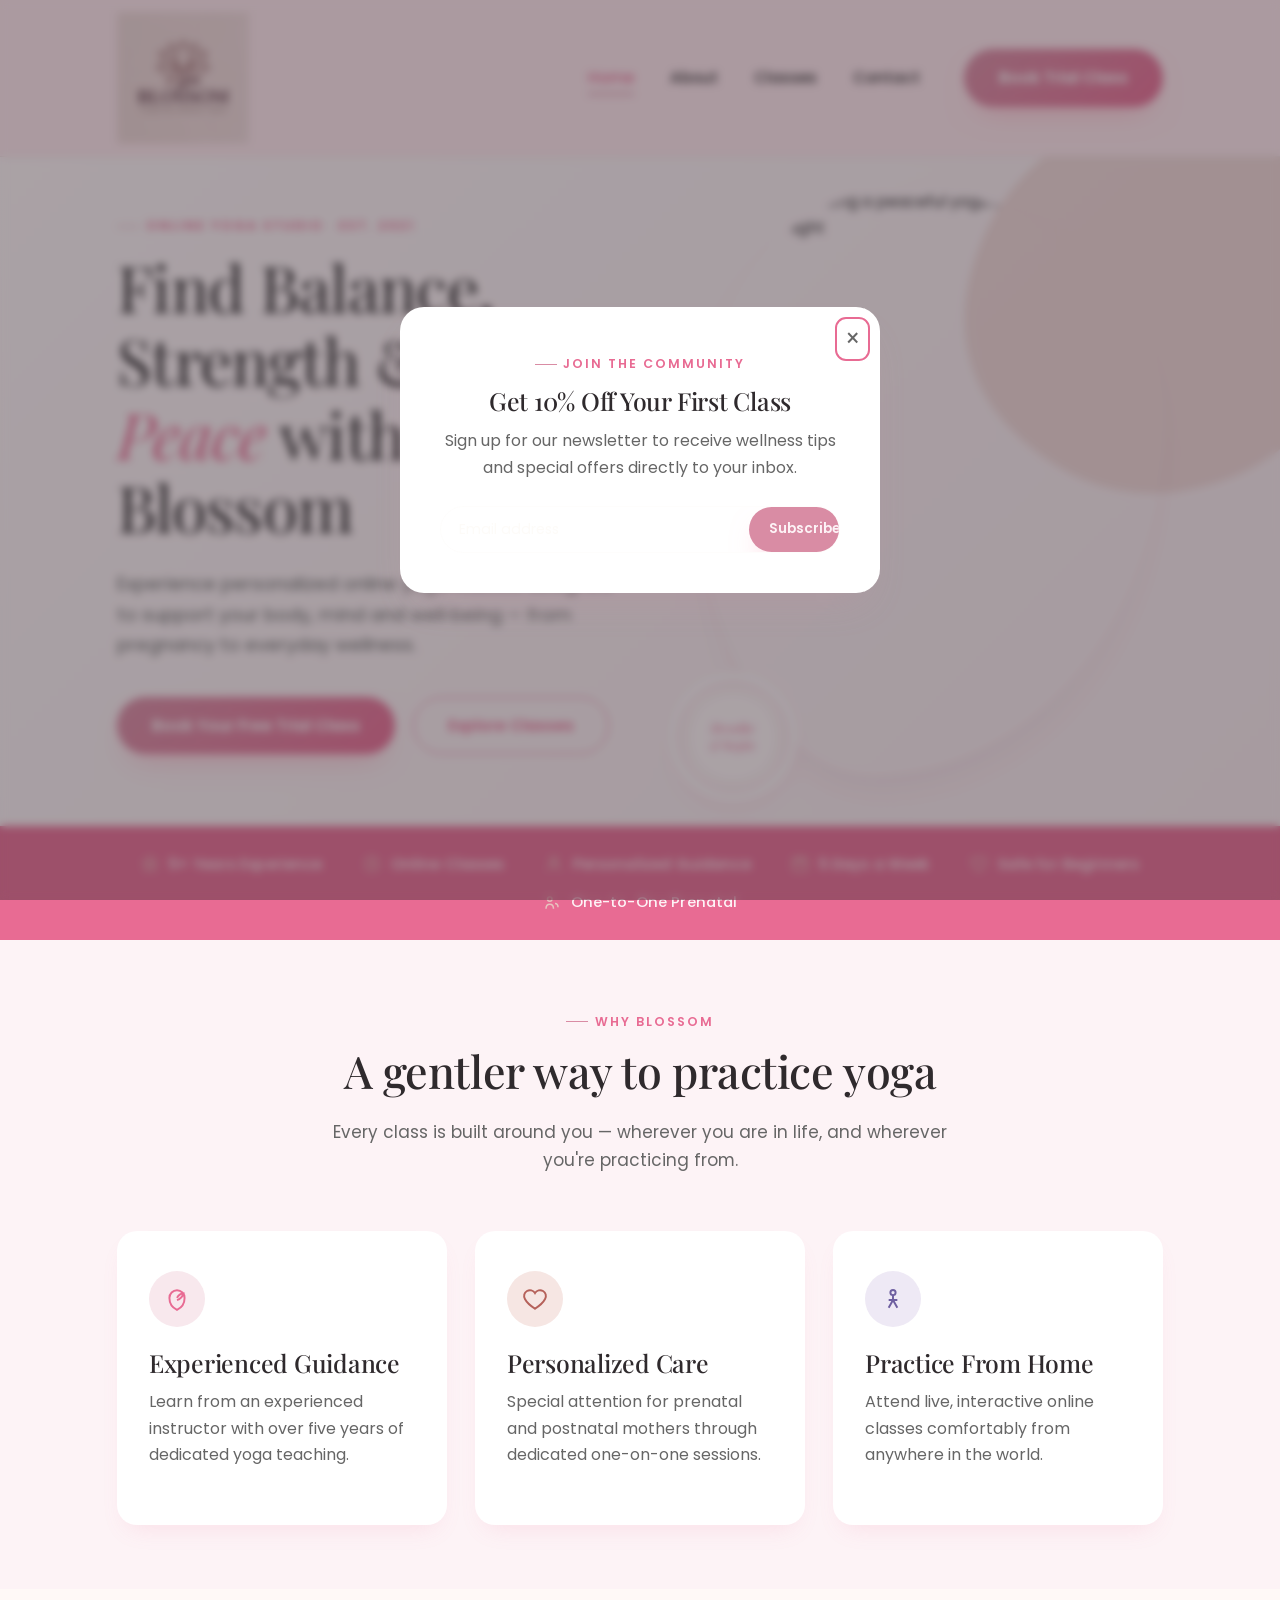
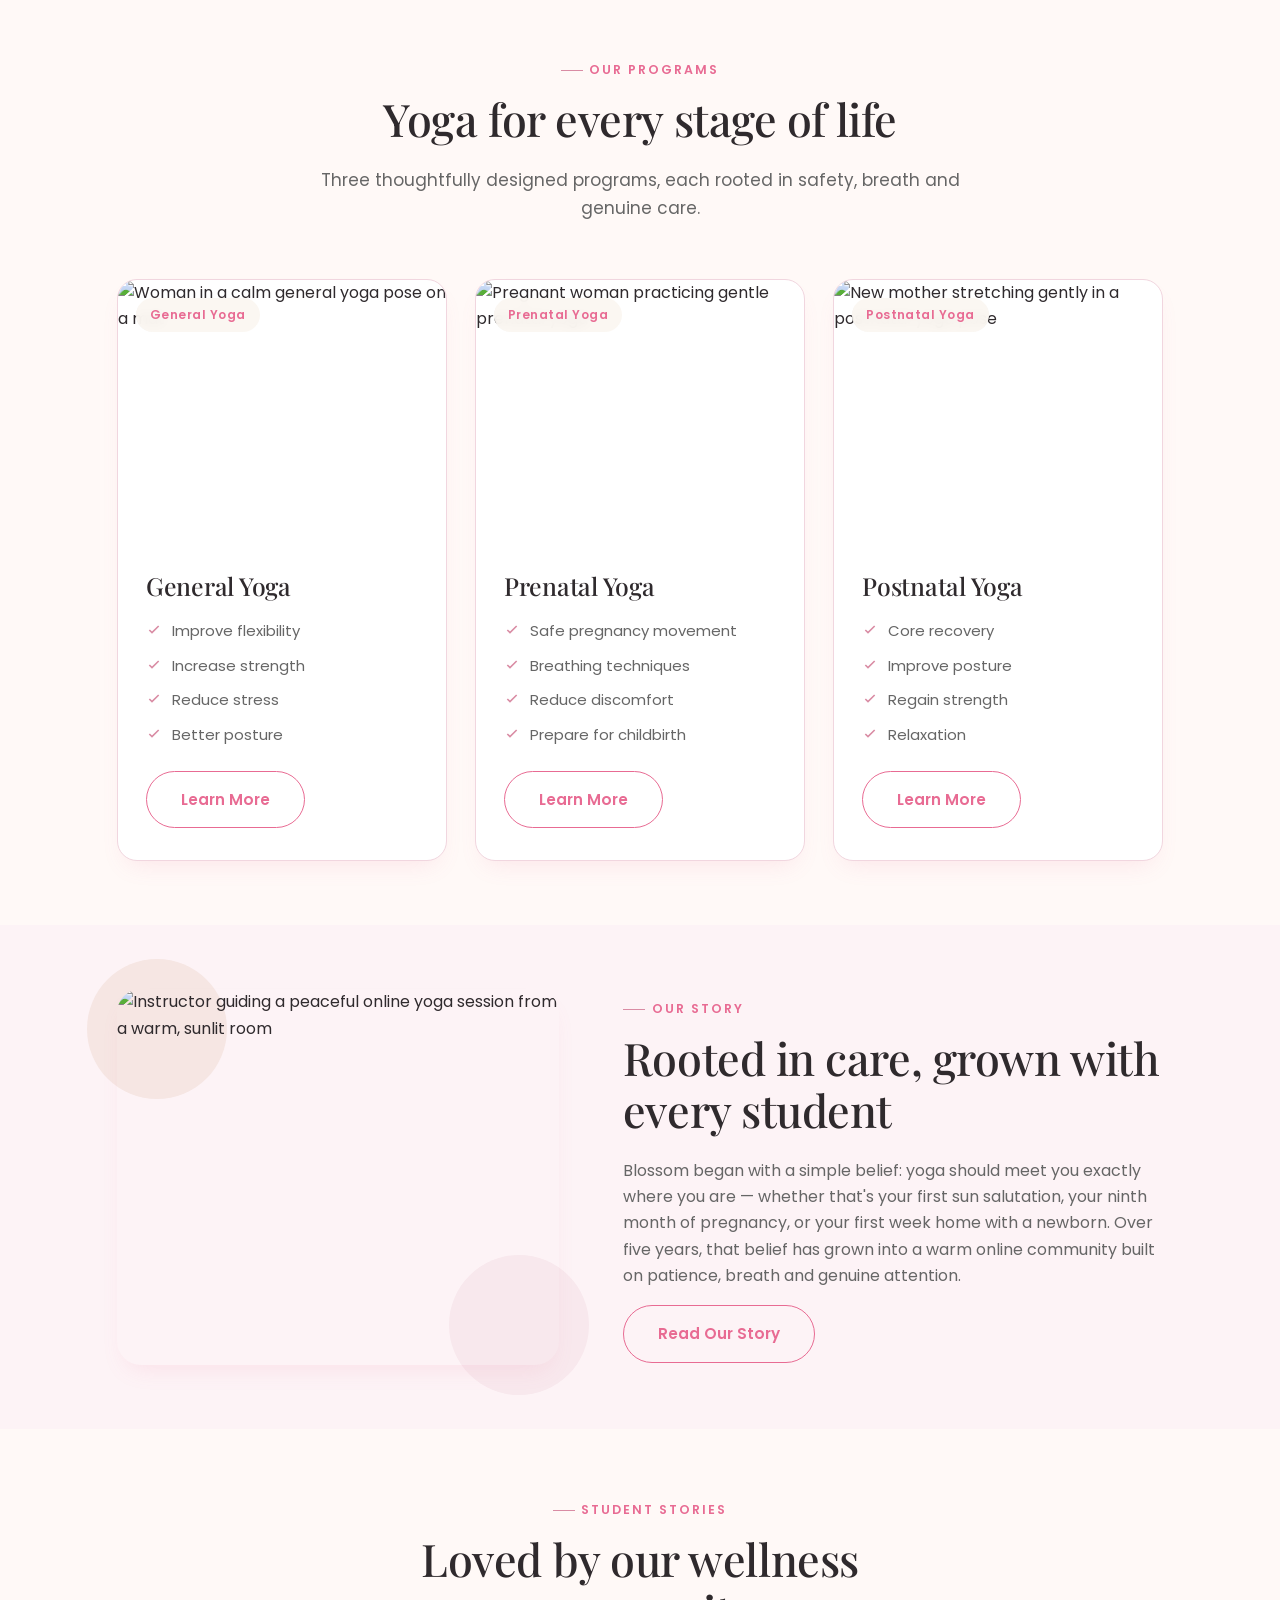
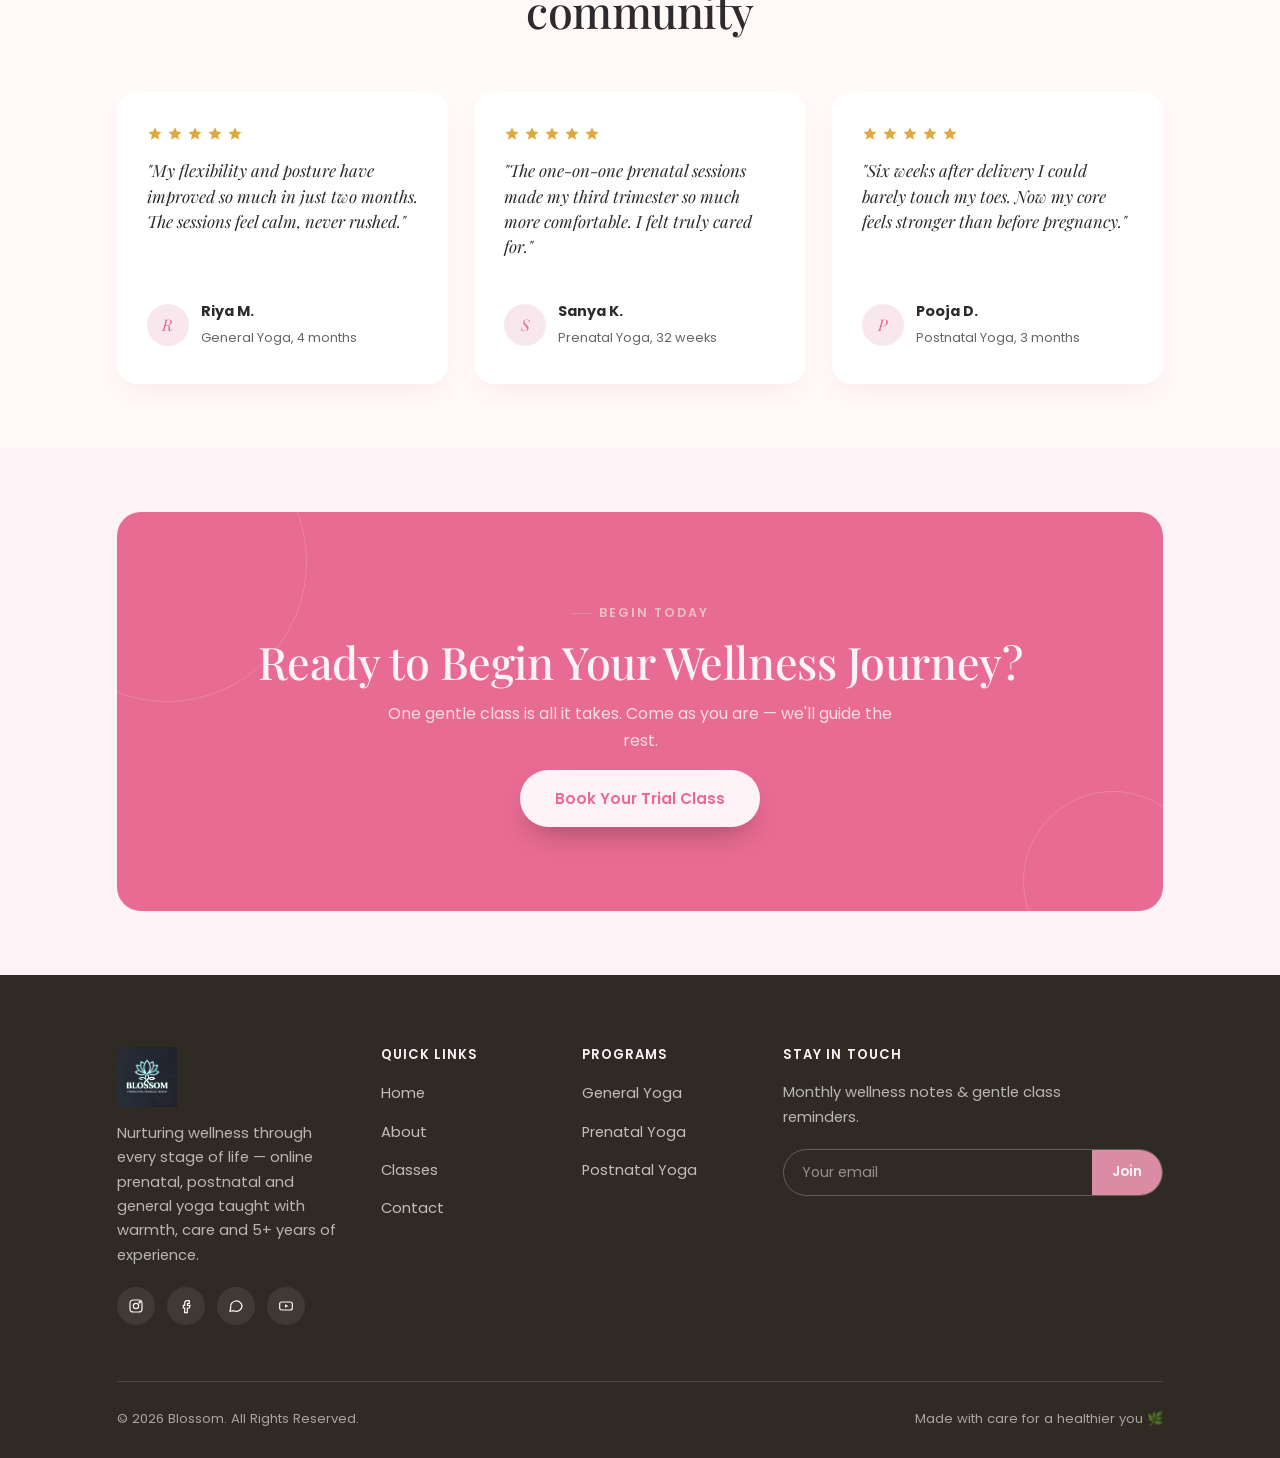
==== commit 8409c6b8: "Fix step line overlap, remove community page, add scroll popup" ====
--- a/index.html
+++ b/index.html
@@ -23,7 +23,6 @@
         <li><a href="index.html" class="active">Home</a></li>
         <li><a href="about.html">About</a></li>
         <li><a href="classes.html">Classes</a></li>
-        <li><a href="community.html">Community</a></li>
         <li><a href="contact.html">Contact</a></li>
       </ul>
       <a href="contact.html" class="btn btn-primary">Book Trial Class</a>
@@ -280,7 +279,6 @@
           <li><a href="index.html">Home</a></li>
           <li><a href="about.html">About</a></li>
           <li><a href="classes.html">Classes</a></li>
-          <li><a href="community.html">Community</a></li>
           <li><a href="contact.html">Contact</a></li>
         </ul>
       </div>
@@ -308,6 +306,19 @@
   </div>
 </footer>
 
+<dialog id="scroll-popup" class="scroll-popup" aria-labelledby="popup-title">
+  <div class="popup-content">
+    <button class="popup-close" aria-label="Close popup">×</button>
+    <span class="eyebrow">Join the Community</span>
+    <h3 id="popup-title">Get 10% Off Your First Class</h3>
+    <p>Sign up for our newsletter to receive wellness tips and special offers directly to your inbox.</p>
+    <form class="newsletter-form popup-form">
+      <input type="email" placeholder="Email address" required>
+      <button type="submit" class="btn btn-primary">Subscribe</button>
+    </form>
+  </div>
+</dialog>
+
 <script src="assets/js/script.js"></script>
 </body>
 </html>
--- a/assets/css/style.css
+++ b/assets/css/style.css
@@ -485,7 +485,7 @@
 
 /* ---------- How it works ---------- */
 .steps-row{ display: grid; grid-template-columns: repeat(4, 1fr); gap: 0; position: relative; }
-.step-item{ text-align: center; padding: 0 18px; position: relative; }
+.step-item{ text-align: center; padding: 0 18px; position: relative; z-index: 2; }
 .step-num{
   width: 64px; height: 64px; border-radius: 50%; background: var(--white); box-shadow: var(--shadow-card);
   display: flex; align-items: center; justify-content: center; margin: 0 auto 20px;
@@ -681,3 +681,52 @@
   .masonry{ columns: 1; }
   .trust-strip ul{ gap: 10px 22px; justify-content: flex-start; overflow-x: auto; }
 }
+
+/* ==========================================================================
+   POPUP MODAL
+   ========================================================================== */
+.scroll-popup {
+  padding: 0;
+  border: none;
+  border-radius: var(--radius-lg);
+  background: var(--white);
+  box-shadow: var(--shadow-soft);
+  max-width: 480px;
+  width: 90%;
+}
+
+.scroll-popup::backdrop {
+  background: rgba(47, 42, 45, 0.4);
+  backdrop-filter: blur(4px);
+  -webkit-backdrop-filter: blur(4px);
+}
+
+.popup-content {
+  padding: 40px;
+  text-align: center;
+  position: relative;
+}
+
+.popup-close {
+  position: absolute;
+  top: 15px;
+  right: 15px;
+  background: none;
+  border: none;
+  font-size: 1.5rem;
+  color: var(--ink-soft);
+  cursor: pointer;
+  line-height: 1;
+  padding: 5px;
+  border-radius: 50%;
+  transition: color .3s var(--ease), background .3s var(--ease);
+}
+
+.popup-close:hover {
+  color: var(--ink);
+  background: var(--cream);
+}
+
+.popup-form {
+  margin-top: 25px;
+}
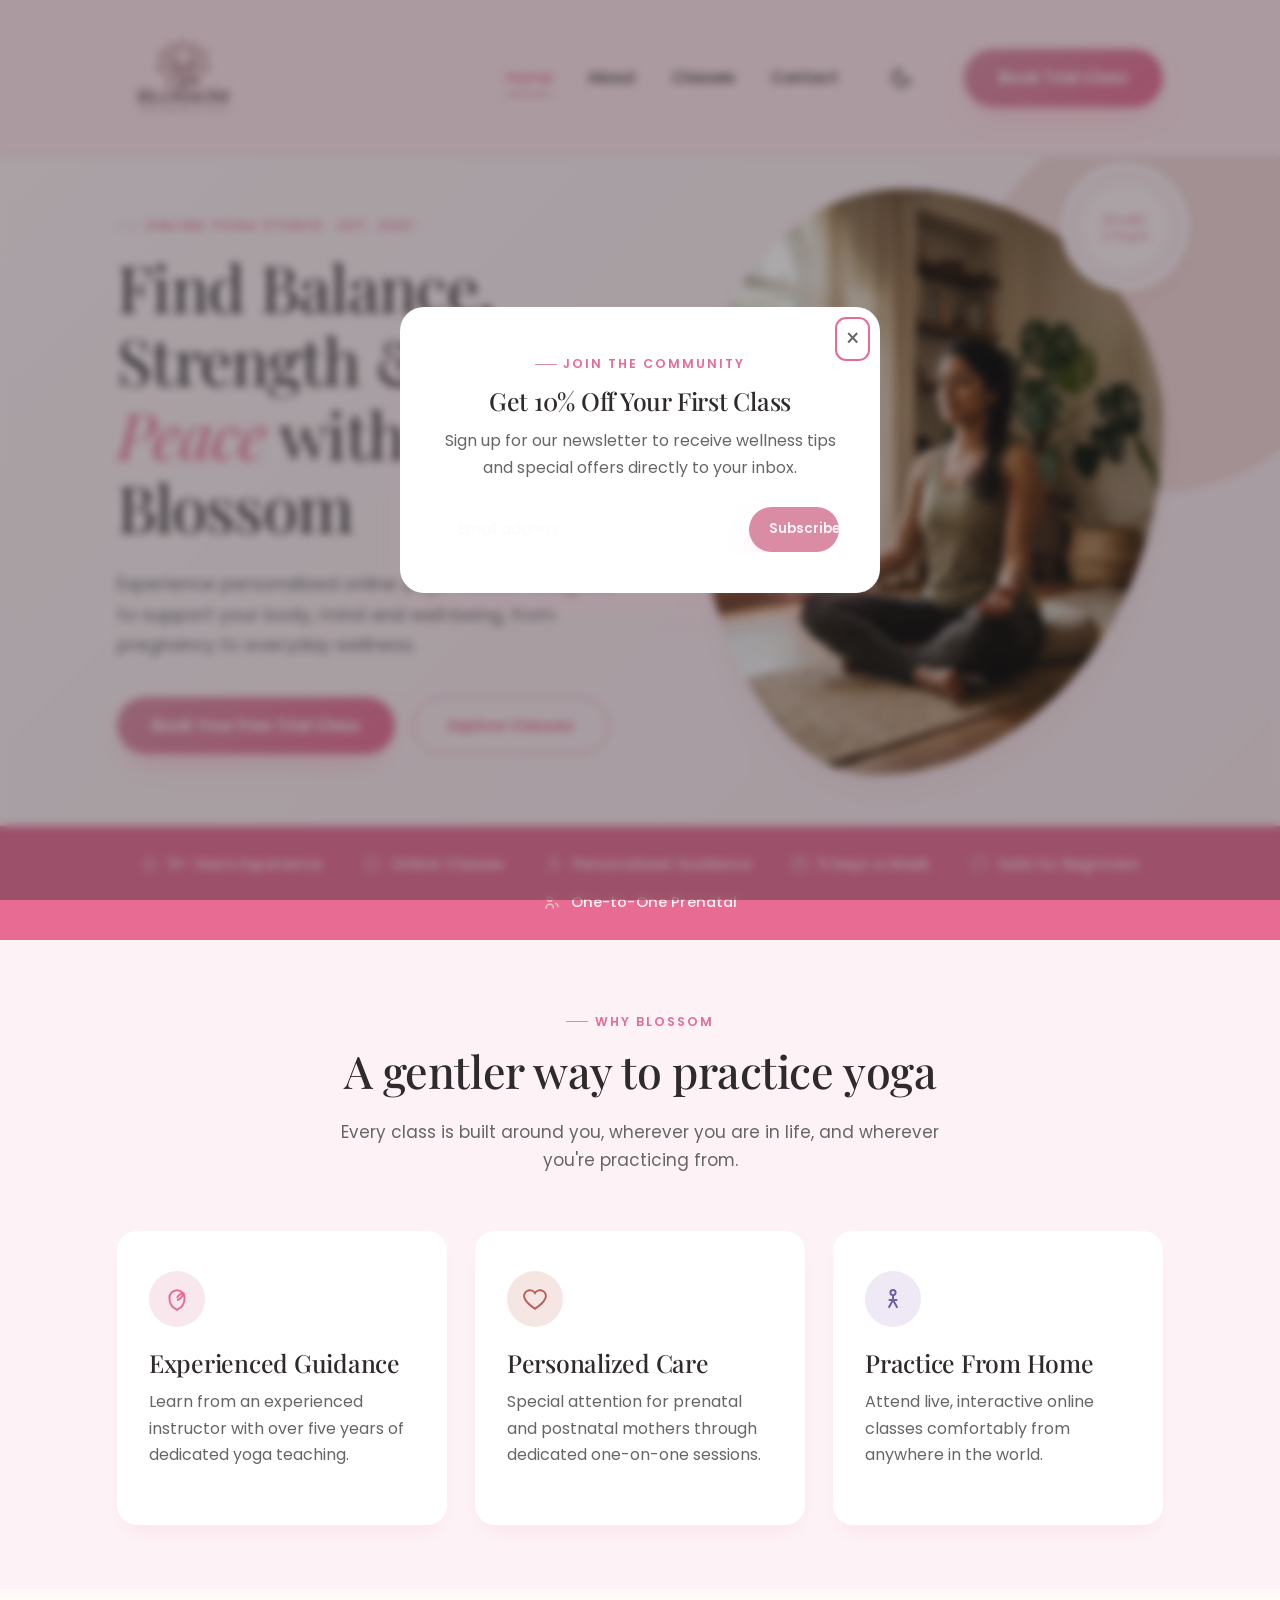
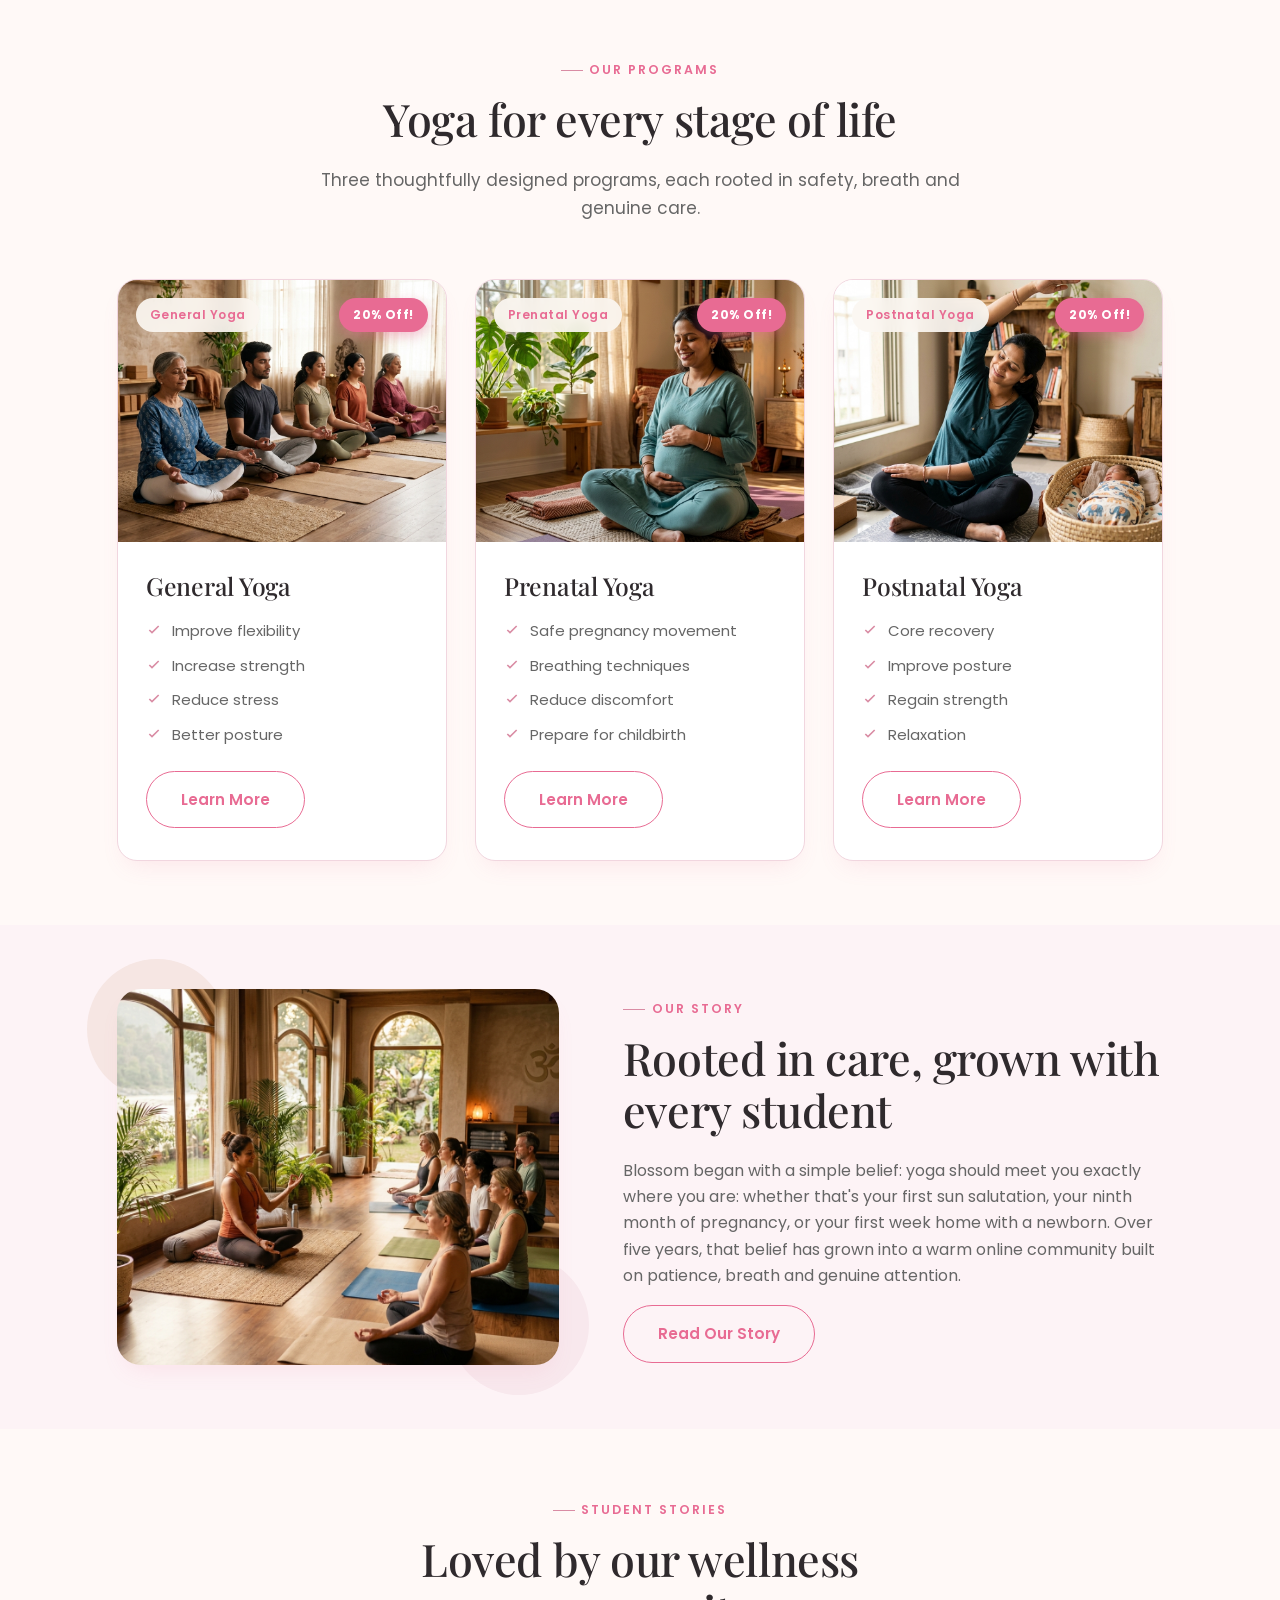
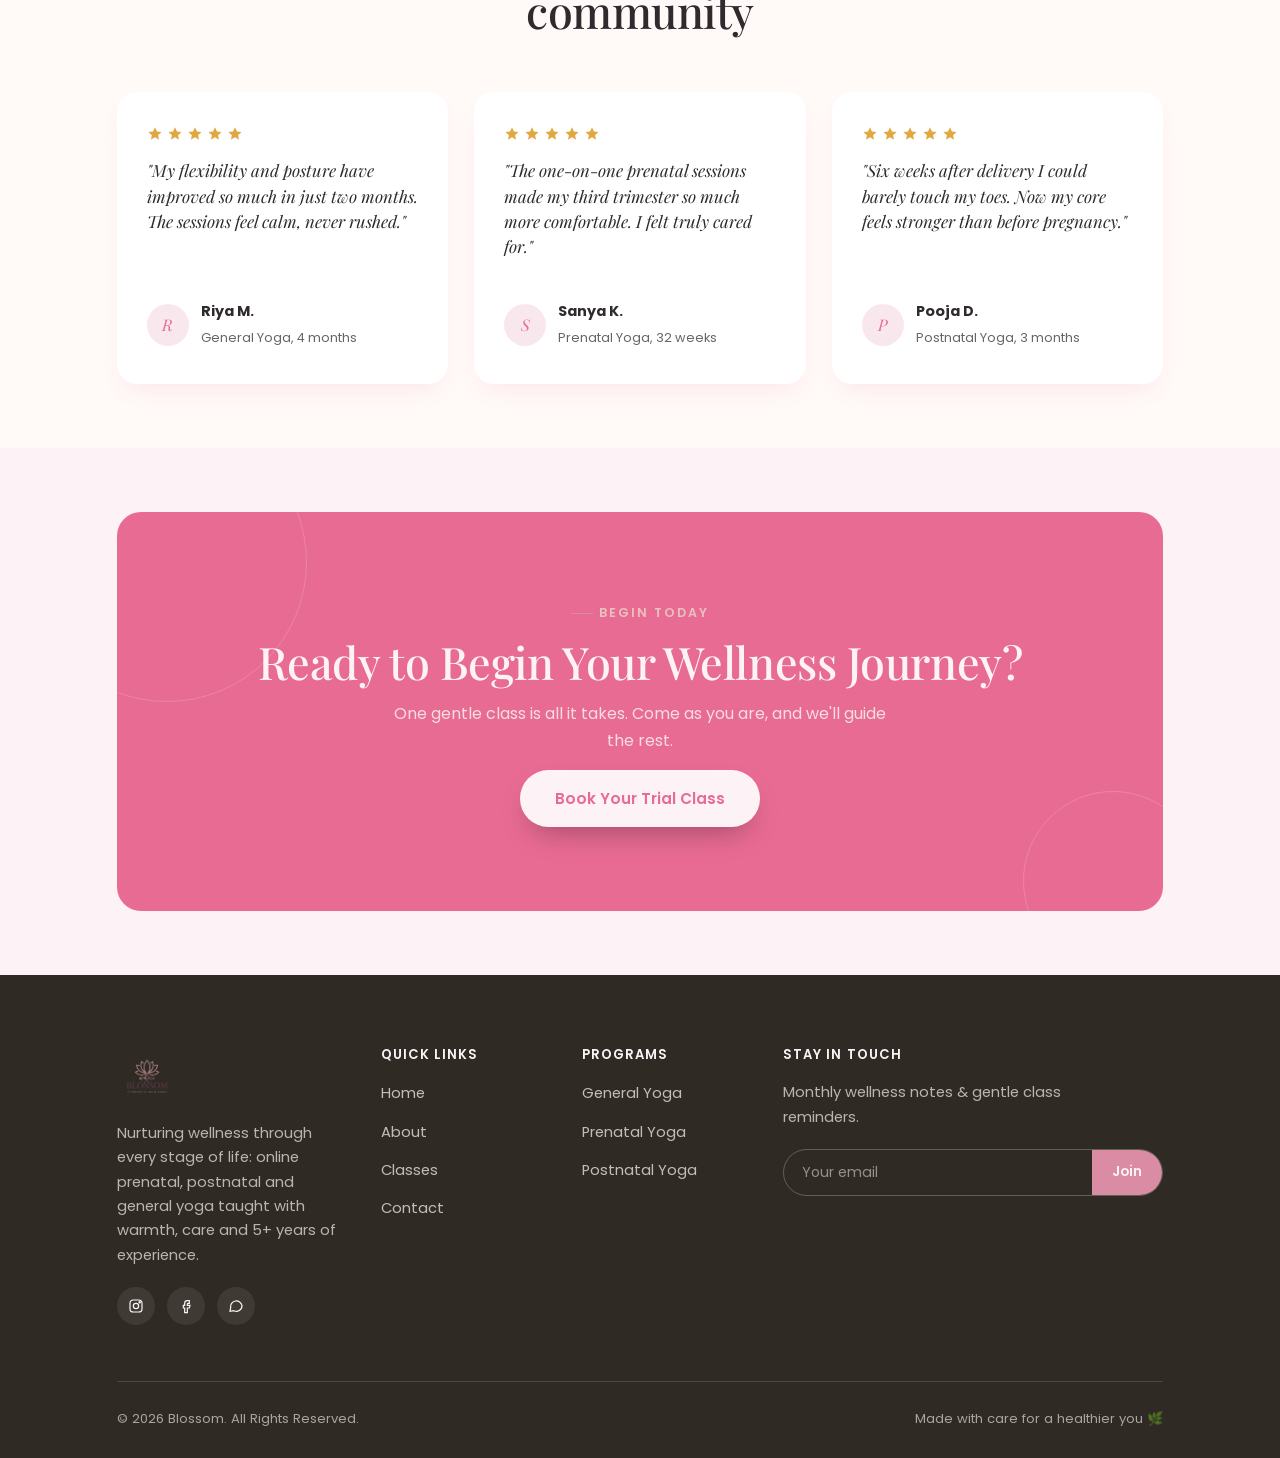
==== commit bde4cfbb: "Update layout, copy, Indian images, and dark mode styling" ====
--- a/index.html
+++ b/index.html
@@ -3,8 +3,8 @@
 <head>
 <meta charset="UTF-8">
 <meta name="viewport" content="width=device-width, initial-scale=1.0">
-<title>Blossom — Online Prenatal, Postnatal &amp; General Yoga Classes</title>
-<meta name="description" content="Blossom offers personalized online yoga classes — prenatal, postnatal and general — taught with 5+ years of experience. Book your free trial class today.">
+<title>Blossom | Online Prenatal, Postnatal &amp; General Yoga Classes</title>
+<meta name="description" content="Blossom offers personalized online yoga classes (prenatal, postnatal and general) taught with 5+ years of experience. Book your free trial class today.">
 <meta name="keywords" content="Online Yoga Classes, Prenatal Yoga, Postnatal Yoga, General Yoga, Women's Wellness, Pregnancy Yoga, Yoga for Beginners, Virtual Yoga Classes, Meditation, Mindfulness">
 <link rel="preconnect" href="https://fonts.googleapis.com">
 <link rel="stylesheet" href="assets/css/style.css">
@@ -25,6 +25,9 @@
         <li><a href="classes.html">Classes</a></li>
         <li><a href="contact.html">Contact</a></li>
       </ul>
+      <button id="theme-toggle" class="theme-toggle" aria-label="Toggle Dark Mode">
+        <svg xmlns="http://www.w3.org/2000/svg" viewBox="0 0 24 24" fill="none" stroke="currentColor" stroke-width="2" stroke-linecap="round" stroke-linejoin="round"><path d="M21 12.79A9 9 0 1 1 11.21 3 7 7 0 0 0 21 12.79z"></path></svg>
+      </button>
       <a href="contact.html" class="btn btn-primary">Book Trial Class</a>
     </nav>
     <button class="hamburger" aria-label="Toggle menu" aria-expanded="false" aria-controls="main-nav">
@@ -43,7 +46,7 @@
     <div class="hero-copy reveal">
       <span class="eyebrow">Online Yoga Studio · Est. 2021</span>
       <h1>Find Balance, Strength &amp; <em>Inner Peace</em> with Blossom</h1>
-      <p class="lede">Experience personalized online yoga classes designed to support your body, mind and well&#8209;being — from pregnancy to everyday wellness.</p>
+      <p class="lede">Experience personalized online yoga classes designed to support your body, mind and well&#8209;being, from pregnancy to everyday wellness.</p>
       <div class="hero-cta-row">
         <a href="contact.html" class="btn btn-primary">Book Your Free Trial Class</a>
         <a href="classes.html" class="btn btn-secondary">Explore Classes</a>
@@ -51,7 +54,7 @@
     </div>
     <div class="hero-visual reveal">
       <div class="hero-blob-frame">
-        <img src="https://images.unsplash.com/photo-1544367567-0f2fcb009e0b?auto=format&fit=crop&w=1000&q=80" alt="Woman practicing a peaceful yoga session at home in soft natural light">
+        <img src="assets/img/indian_woman.png" alt="Woman practicing a peaceful yoga session at home in soft natural light">
       </div>
       <div class="breath-badge" aria-hidden="true">
         <span class="ring"></span>
@@ -80,7 +83,7 @@
     <div class="section-head center reveal">
       <span class="eyebrow">Why Blossom</span>
       <h2>A gentler way to practice yoga</h2>
-      <p>Every class is built around you — wherever you are in life, and wherever you're practicing from.</p>
+      <p>Every class is built around you, wherever you are in life, and wherever you're practicing from.</p>
     </div>
     <div class="grid-3 reveal-stagger">
       <div class="feature-card">
@@ -120,7 +123,8 @@
       <div class="program-card">
         <div class="program-media">
           <span class="program-tag">General Yoga</span>
-          <img src="https://images.unsplash.com/photo-1506126613408-eca07ce68773?auto=format&fit=crop&w=800&q=80" alt="Woman in a calm general yoga pose on a mat">
+          <div class="discount-flash">20% Off!</div>
+          <img src="assets/img/indian_group.png" alt="Woman in a calm general yoga pose on a mat">
         </div>
         <div class="program-body">
           <h3>General Yoga</h3>
@@ -136,7 +140,8 @@
       <div class="program-card">
         <div class="program-media">
           <span class="program-tag">Prenatal Yoga</span>
-          <img src="https://images.unsplash.com/photo-1600334129128-685c5582fd35?auto=format&fit=crop&w=800&q=80" alt="Pregnant woman practicing gentle prenatal yoga">
+          <div class="discount-flash">20% Off!</div>
+          <img src="assets/img/indian_prenatal.png" alt="Pregnant woman practicing gentle prenatal yoga">
         </div>
         <div class="program-body">
           <h3>Prenatal Yoga</h3>
@@ -152,7 +157,8 @@
       <div class="program-card">
         <div class="program-media">
           <span class="program-tag">Postnatal Yoga</span>
-          <img src="https://images.unsplash.com/photo-1591228127791-8e2eaef098d3?auto=format&fit=crop&w=800&q=80" alt="New mother stretching gently in a postnatal yoga pose">
+          <div class="discount-flash">20% Off!</div>
+          <img src="assets/img/indian_postnatal.png" alt="New mother stretching gently in a postnatal yoga pose">
         </div>
         <div class="program-body">
           <h3>Postnatal Yoga</h3>
@@ -177,13 +183,13 @@
         <span class="accent-dot tl" aria-hidden="true"></span>
         <span class="accent-dot br" aria-hidden="true"></span>
         <div class="frame">
-          <img src="https://images.unsplash.com/photo-1518611012118-696072aa579a?auto=format&fit=crop&w=900&q=80" alt="Instructor guiding a peaceful online yoga session from a warm, sunlit room">
+          <img src="assets/img/indian_instructor.png" alt="Instructor guiding a peaceful online yoga session from a warm, sunlit room">
         </div>
       </div>
       <div class="reveal">
         <span class="eyebrow">Our Story</span>
         <h2>Rooted in care, grown with every student</h2>
-        <p>Blossom began with a simple belief: yoga should meet you exactly where you are — whether that's your first sun salutation, your ninth month of pregnancy, or your first week home with a newborn. Over five years, that belief has grown into a warm online community built on patience, breath and genuine attention.</p>
+        <p>Blossom began with a simple belief: yoga should meet you exactly where you are: whether that's your first sun salutation, your ninth month of pregnancy, or your first week home with a newborn. Over five years, that belief has grown into a warm online community built on patience, breath and genuine attention.</p>
         <a href="about.html" class="btn btn-secondary">Read Our Story</a>
       </div>
     </div>
@@ -252,7 +258,7 @@
       <svg class="cta-ring" style="width:180px;height:180px;bottom:-60px;right:-40px;" aria-hidden="true"></svg>
       <span class="eyebrow" style="color:var(--blush);">Begin Today</span>
       <h2>Ready to Begin Your Wellness Journey?</h2>
-      <p>One gentle class is all it takes. Come as you are — we'll guide the rest.</p>
+      <p>One gentle class is all it takes. Come as you are, and we'll guide the rest.</p>
       <a href="contact.html" class="btn btn-primary">Book Your Trial Class</a>
     </div>
   </div>
@@ -265,12 +271,12 @@
     <div class="footer-grid">
       <div class="footer-col">
         <a href="index.html"><img src="assets/img/logo.png" alt="Blossom Logo" class="footer-logo-img"></a>
-        <p class="footer-desc">Nurturing wellness through every stage of life — online prenatal, postnatal and general yoga taught with warmth, care and 5+ years of experience.</p>
+        <p class="footer-desc">Nurturing wellness through every stage of life: online prenatal, postnatal and general yoga taught with warmth, care and 5+ years of experience.</p>
         <div class="footer-social">
           <a href="#" aria-label="Blossom on Instagram"><svg viewBox="0 0 24 24" fill="none" stroke="currentColor" stroke-width="1.8"><rect x="3" y="3" width="18" height="18" rx="5"/><circle cx="12" cy="12" r="4"/><circle cx="17.5" cy="6.5" r="1"/></svg></a>
           <a href="#" aria-label="Blossom on Facebook"><svg viewBox="0 0 24 24" fill="none" stroke="currentColor" stroke-width="1.8"><path d="M15 8h2V4h-3a4 4 0 00-4 4v3H8v4h2v7h4v-7h3l1-4h-4V9a1 1 0 011-1z"/></svg></a>
           <a href="#" aria-label="Blossom on WhatsApp"><svg viewBox="0 0 24 24" fill="none" stroke="currentColor" stroke-width="1.8"><path d="M21 11.5a8.5 8.5 0 01-12.4 7.6L3 20l1-5.4A8.5 8.5 0 1121 11.5z"/></svg></a>
-          <a href="#" aria-label="Blossom on YouTube"><svg viewBox="0 0 24 24" fill="none" stroke="currentColor" stroke-width="1.8"><rect x="2.5" y="6" width="19" height="12" rx="3"/><path d="M10.5 9.5l5 2.5-5 2.5z" fill="currentColor" stroke="none"/></svg></a>
+
         </div>
       </div>
       <div class="footer-col">
--- a/assets/css/style.css
+++ b/assets/css/style.css
@@ -38,6 +38,45 @@
   --ease: cubic-bezier(.4,0,.2,1);
 }
 
+body.dark-mode {
+  --cream:      #1A1A1A;
+  --cream-2:    #242424;
+  --sage:       #B36980;
+  --sage-dark:  #E86B93;
+  --sage-pale:  #2C2226;
+  --blush:      #B58A87;
+  --blush-pale: #2C2524;
+  --border-pink: #3D2D33;
+  --beige:      #2A2620;
+  --lavender:   #938AA8;
+  --lavender-pale: #27252C;
+  --ink:        #F2F2F2;
+  --ink-soft:   #B0B0B0;
+  --white:      #121212;
+  --shadow-soft: 0 20px 40px -15px rgba(0, 0, 0, 0.5);
+  --shadow-card: 0 12px 25px -10px rgba(0, 0, 0, 0.6);
+}
+
+.theme-toggle {
+  background: none;
+  border: none;
+  color: var(--ink);
+  cursor: pointer;
+  padding: 8px;
+  display: flex;
+  align-items: center;
+  justify-content: center;
+  transition: color 0.3s var(--ease), transform 0.3s var(--ease);
+}
+.theme-toggle:hover {
+  color: var(--sage-dark);
+  transform: scale(1.1);
+}
+.theme-toggle svg {
+  width: 22px;
+  height: 22px;
+}
+
 *, *::before, *::after{ box-sizing: border-box; }
 html{ scroll-behavior: smooth; }
 @media (prefers-reduced-motion: reduce){
@@ -237,7 +276,7 @@
   50%{ border-radius: 58% 42% 40% 60% / 55% 60% 40% 45%; }
 }
 .breath-badge{
-  position: absolute; bottom: -26px; left: -26px;
+  position: absolute; top: -26px; right: -26px;
   width: 128px; height: 128px;
   background: var(--cream);
   border-radius: 50%;
@@ -472,7 +511,7 @@
 }
 .service-block.reverse{ grid-template-columns: 1.1fr .9fr; }
 .service-block.reverse .service-media{ order: 2; }
-.service-media .frame{ border-radius: var(--radius-lg); overflow: hidden; box-shadow: var(--shadow-card); aspect-ratio: 5/4; }
+.service-media .frame{ position: relative; border-radius: var(--radius-lg); overflow: hidden; box-shadow: var(--shadow-card); aspect-ratio: 5/4; }
 .service-media .frame img{ width: 100%; height: 100%; object-fit: cover; }
 .service-copy .pill{
   display: inline-block; padding: 6px 16px; border-radius: 999px; font-size: .78rem; font-weight: 600;
@@ -619,7 +658,7 @@
    ========================================================================== */
 .site-footer{ background: #2F2A24; color: rgba(251,247,241,.82); padding: 72px 0 28px; }
 .footer-grid{ display: grid; grid-template-columns: 1.4fr 1fr 1fr 1.2fr; gap: 44px; margin-bottom: 56px; }
-.footer-logo-img { height: 60px; width: auto; object-fit: contain; margin-bottom: 14px; filter: invert(1) brightness(2); }
+.footer-logo-img { height: 60px; width: auto; object-fit: contain; margin-bottom: 14px; }
 .footer-col h4{ color: var(--cream); font-family: var(--font-body); font-weight: 600; font-size: .82rem; text-transform: uppercase; letter-spacing: .08em; margin-bottom: 18px; }
 .footer-col ul{ display: grid; gap: 12px; }
 .footer-col a{ font-size: .92rem; color: rgba(251,247,241,.72); transition: color .3s var(--ease); }
@@ -649,6 +688,20 @@
   display: flex; justify-content: space-between; align-items: center; flex-wrap: wrap; gap: 12px;
   font-size: .82rem; color: rgba(251,247,241,.6);
 }
+
+/* Dark Mode Overrides for Footer */
+body.dark-mode .site-footer { background: var(--cream-2); color: var(--ink-soft); }
+body.dark-mode .footer-col h4 { color: var(--ink); }
+body.dark-mode .footer-desc { color: var(--ink-soft); }
+body.dark-mode .footer-col a { color: var(--ink-soft); }
+body.dark-mode .footer-col a:hover { color: var(--blush); }
+body.dark-mode .footer-social a { background: var(--beige); }
+body.dark-mode .footer-social svg { color: var(--ink); }
+body.dark-mode .footer-social a:hover { background: var(--sage); }
+body.dark-mode .newsletter-form { border-color: var(--border-pink); }
+body.dark-mode .newsletter-form input { color: var(--ink); }
+body.dark-mode .newsletter-form input::placeholder { color: var(--ink-soft); }
+body.dark-mode .footer-bottom { border-color: var(--border-pink); color: var(--ink-soft); }
 
 /* ==========================================================================
    RESPONSIVE
@@ -730,3 +783,28 @@
 .popup-form {
   margin-top: 25px;
 }
+
+/* ==========================================================================
+   DISCOUNT FLASH
+   ========================================================================== */
+.discount-flash {
+  position: absolute;
+  top: 18px;
+  right: 18px;
+  background: var(--sage-dark);
+  color: var(--white);
+  font-size: .75rem;
+  font-weight: 700;
+  letter-spacing: .04em;
+  padding: 7px 14px;
+  border-radius: 999px;
+  box-shadow: 0 4px 12px rgba(232,107,147,0.4);
+  z-index: 10;
+  animation: pulse-flash 2s infinite;
+}
+
+@keyframes pulse-flash {
+  0% { transform: scale(1); box-shadow: 0 0 0 0 rgba(232,107,147, 0.4); }
+  70% { transform: scale(1.05); box-shadow: 0 0 0 10px rgba(232,107,147, 0); }
+  100% { transform: scale(1); box-shadow: 0 0 0 0 rgba(232,107,147, 0); }
+}
